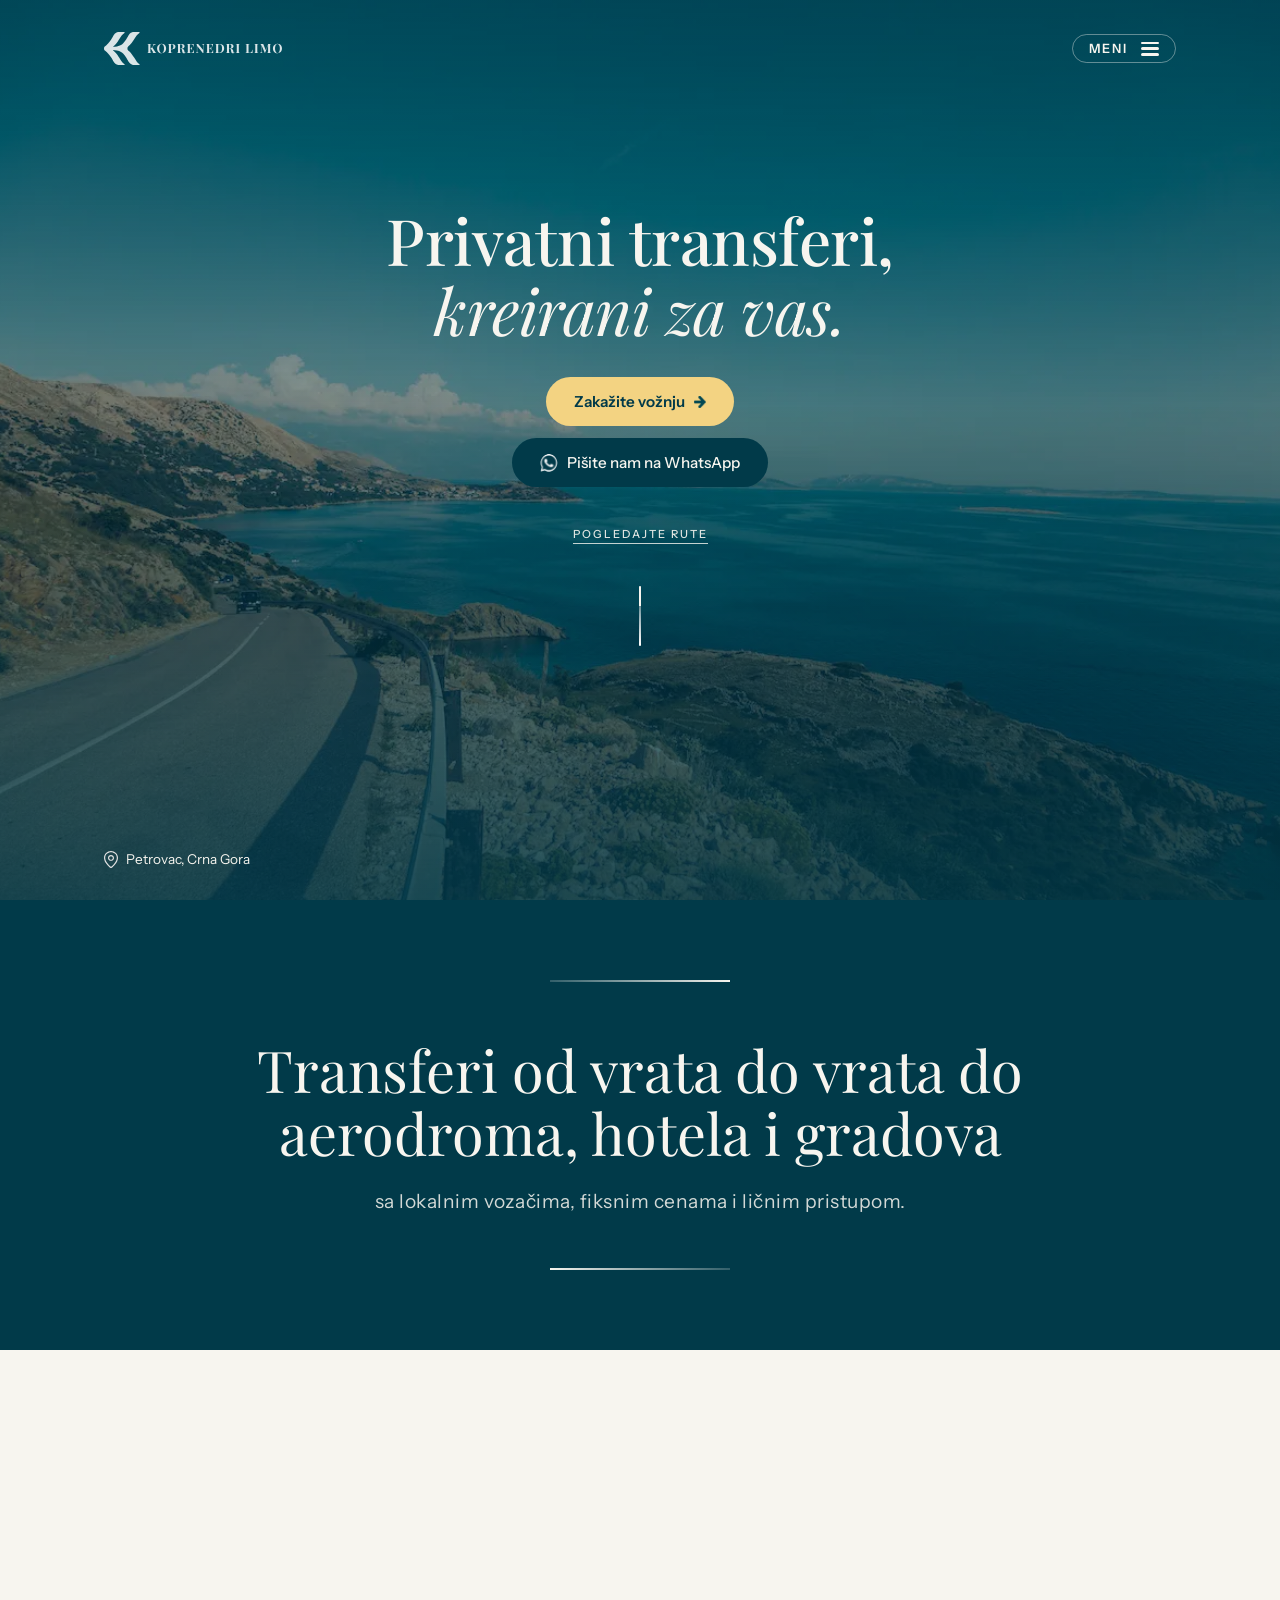
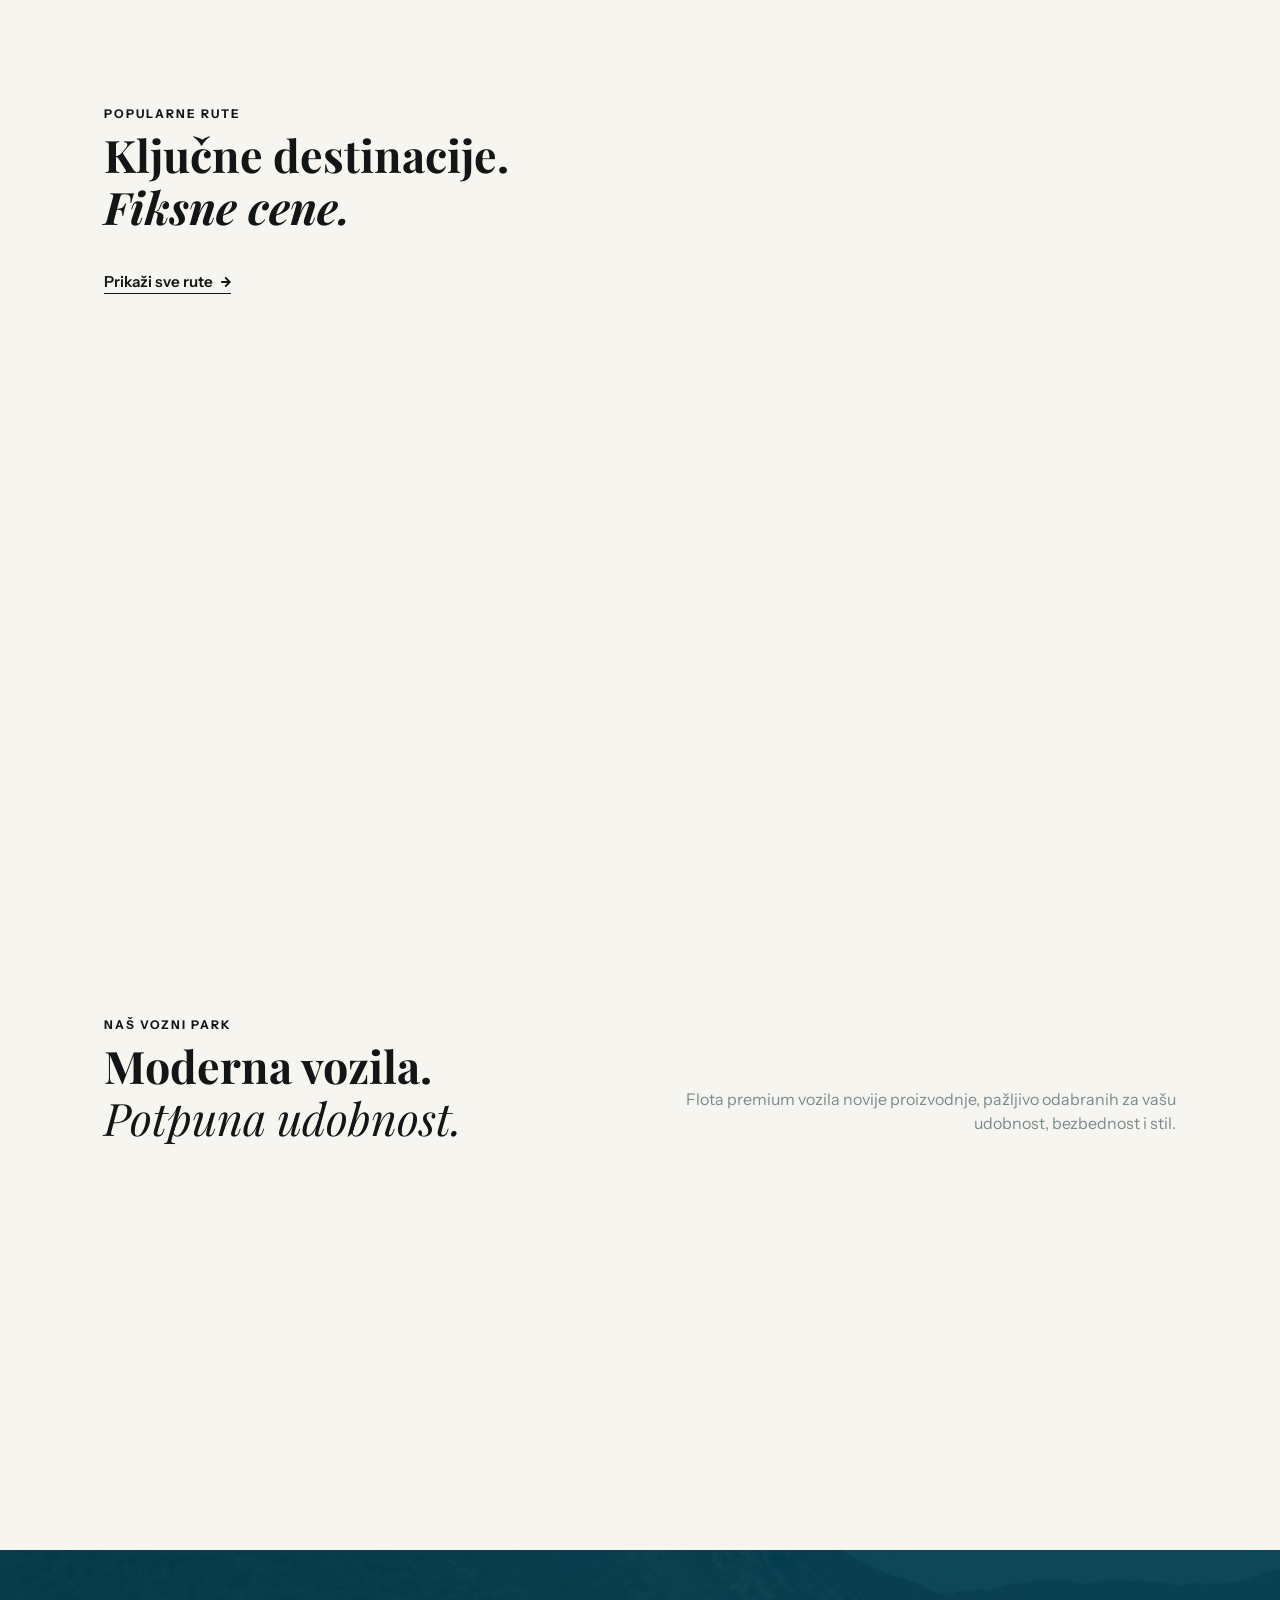
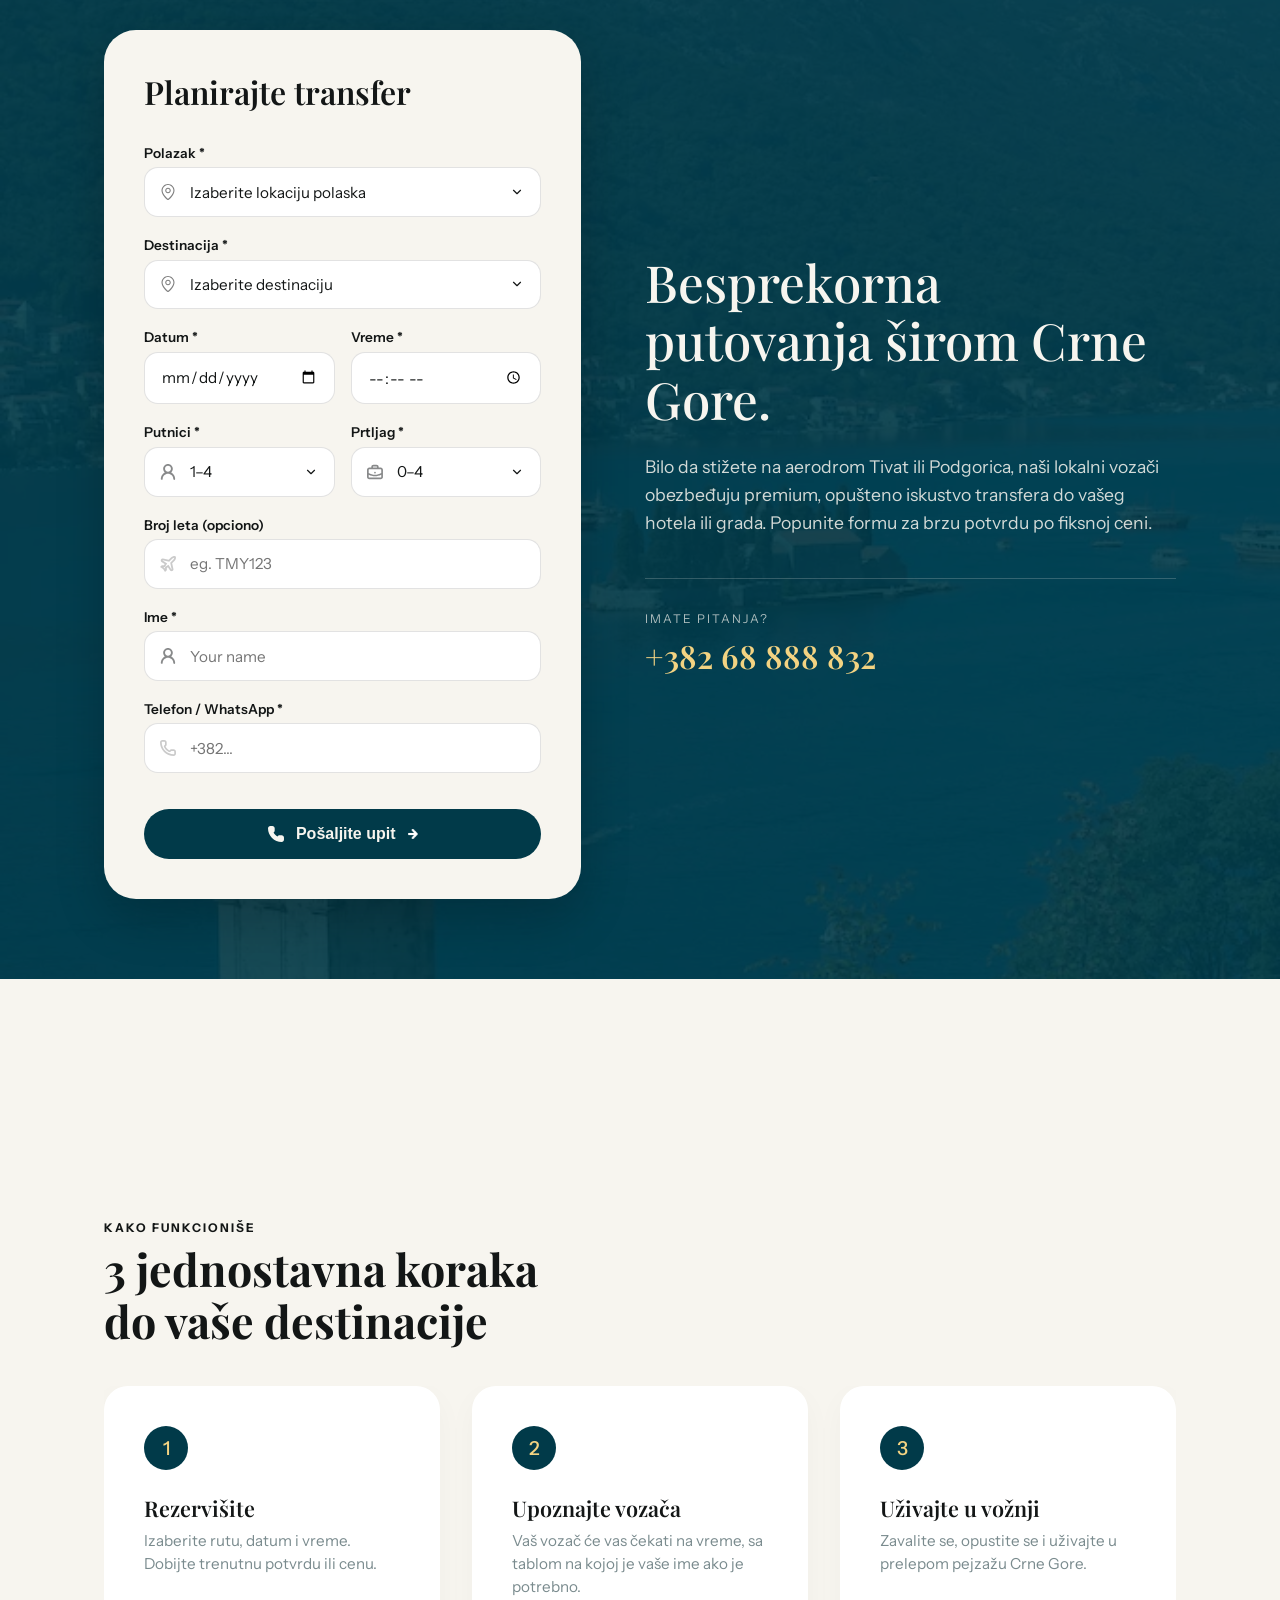
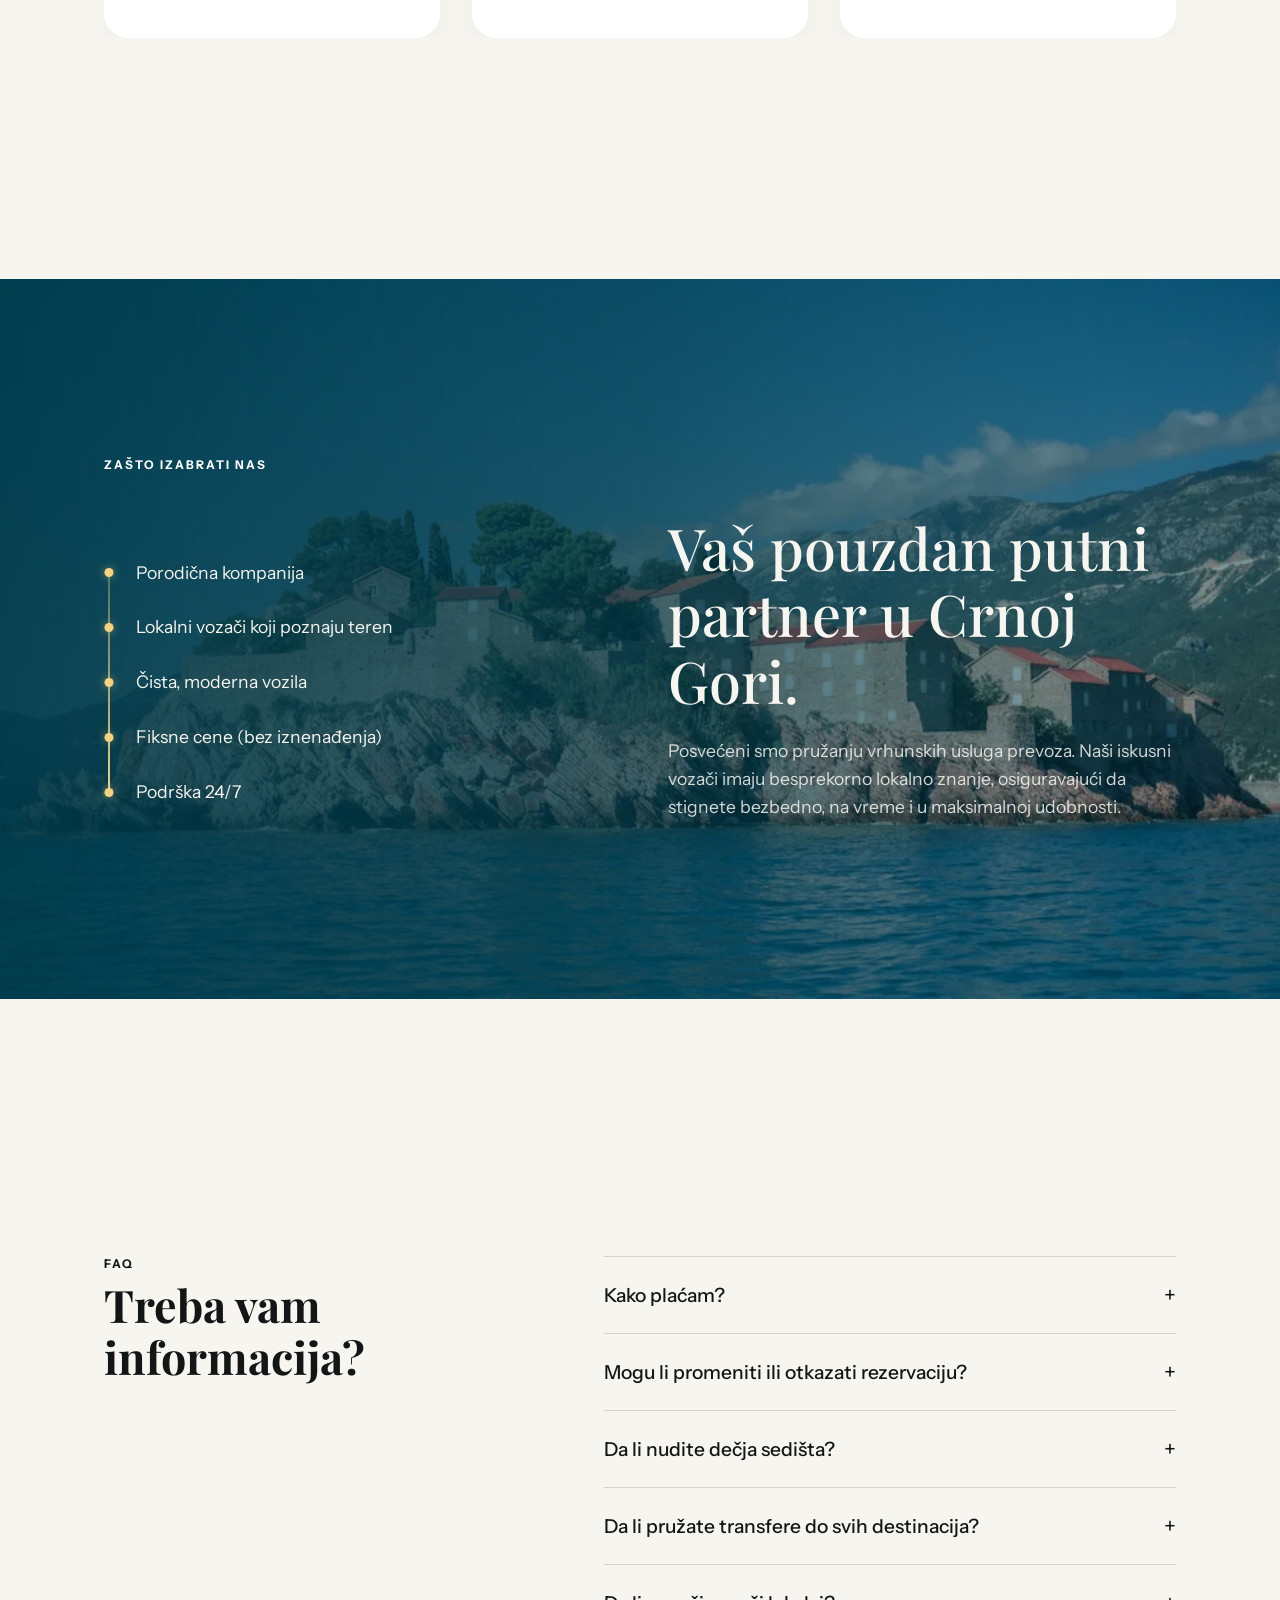
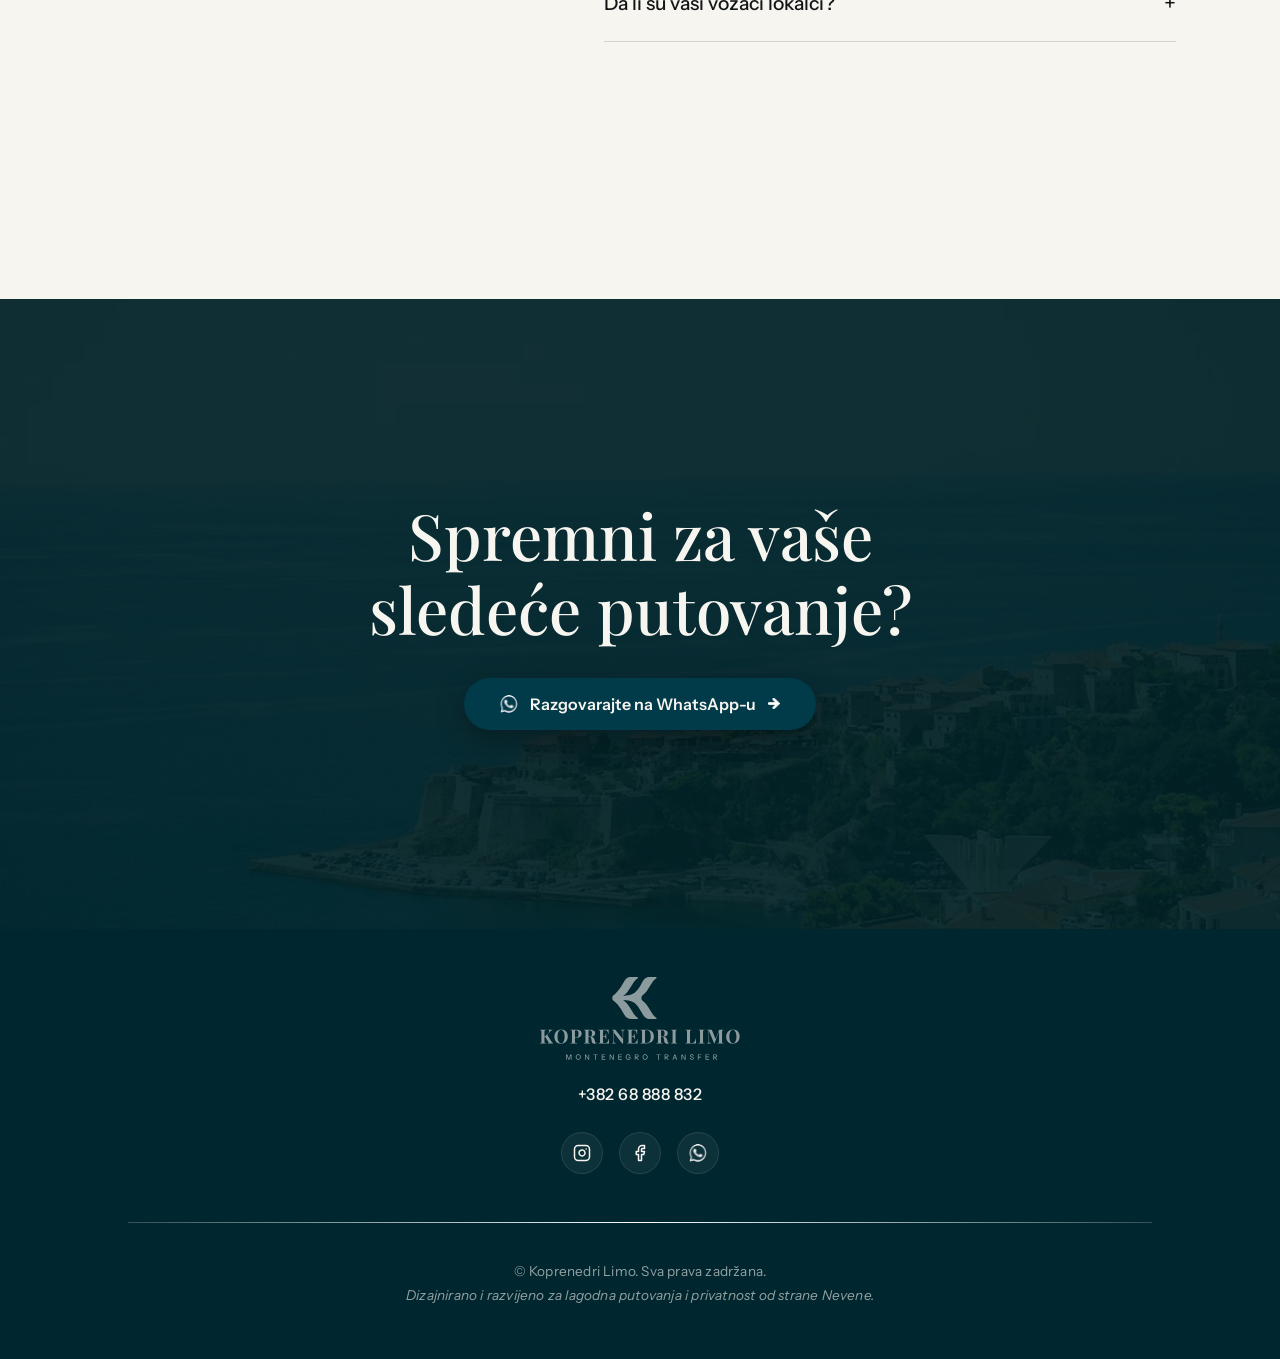
==== index.html @ f31eeccd "chore: set Serbian language button as active by default in HTML" ====
<!DOCTYPE html>
<html lang="sr">
<head>
    <meta charset="UTF-8">
    <meta name="viewport" content="width=device-width, initial-scale=1.0">
    <title>Koprenedri Limo | Private Transfers, Made Personal</title>
    <!-- Google Fonts: Playfair Display & Instrument Sans -->
    <link rel="preconnect" href="https://fonts.googleapis.com">
    <link rel="preconnect" href="https://fonts.gstatic.com" crossorigin>
    <link href="https://fonts.googleapis.com/css2?family=Instrument+Sans:wght@400;500;600&family=Playfair+Display:ital,wght@0,500;0,600;1,400&display=swap" rel="stylesheet">
    <link rel="stylesheet" href="css/style.css">
</head>
<body>

    <!-- HERO SECTION -->
    <section class="hero-section">
        <!-- Overlay for the background image -->
        <div class="hero-overlay"></div>

        <!-- HEADER / NAVIGATION -->
        <header class="site-header">
            <div class="container header-container">
                <a href="#" class="logo-brand">
                    <img src="assets/koprenedriLimo.svg" alt="Koprenedri Limo Logo" class="logo-icon">
                </a>
                
                <nav class="desktop-nav">
                    <a href="#routes" data-key="nav_routes">POPULAR ROUTES</a>
                    <a href="#fleet" data-key="nav_fleet">OUR FLEET</a>
                    <a href="#booking" data-key="nav_booking">BOOK TRANSFER</a>
                    <a href="#how-it-works" data-key="nav_how">HOW IT WORKS</a>
                    <a href="#faq" data-key="nav_faq">FAQ</a>
                </nav>

                <!-- Mobile Menu Pill Button with custom taller lines and gap -->
                <button id="menuToggle" class="menu-btn-pill" aria-label="Open Menu">
                    <span class="menu-btn-text" data-key="menu_btn">MENU</span>
                    <div class="menu-hamburger-icon">
                        <span></span>
                        <span></span>
                        <span></span>
                    </div>
                </button>
            </div>
        </header>

        <!-- FULLSCREEN MENU OVERLAY (MOBILE) -->
        <div id="menuOverlay" class="menu-overlay">
            <div class="container menu-overlay-inner">
                <div class="menu-overlay-header">
                    <a href="#" class="logo-brand">
                        <img src="assets/koprenedriLimo-black.svg" alt="Koprenedri Limo Logo" class="logo-icon">
                    </a>
                    <button id="menuClose" class="close-btn" aria-label="Close Menu" data-key="menu_close">
                        CLOSE ✕
                    </button>
                </div>

                <nav class="overlay-nav">
                    <ul>
                        <li><a href="#routes" class="menu-link" data-key="nav_routes">POPULAR ROUTES</a></li>
                        <li><a href="#fleet" class="menu-link" data-key="nav_fleet">OUR FLEET</a></li>
                        <li><a href="#booking" class="menu-link" data-key="nav_booking">BOOK TRANSFER</a></li>
                        <li><a href="#how-it-works" class="menu-link" data-key="nav_how">HOW IT WORKS</a></li>
                        <li><a href="#faq" class="menu-link" data-key="nav_faq">FAQ</a></li>
                    </ul>
                </nav>

                <!-- Language Switcher Buttons underneath section links -->
                <div class="menu-lang-switcher">
                    <button class="lang-btn" data-lang="en">EN</button>
                    <button class="lang-btn active" data-lang="sr">SR</button>
                    <button class="lang-btn" data-lang="ru">RU</button>
                    <button class="lang-btn" data-lang="fr">FR</button>
                </div>

                <div class="menu-overlay-footer">
                    <a href="#booking" class="overlay-cta menu-link" data-key="nav_booking">BOOK TRANSFER</a>
                    <div class="overlay-phone">+382 68 888 832</div>
                </div>
            </div>
        </div>

        <!-- Hero Main Content -->
        <div class="container hero-content-container">
            <div class="hero-text-content">
                <h1 data-key="hero_title">Private transfers,<br><em>made personal.</em></h1>
                
                <div class="hero-cta-group">
                    <a href="#booking" class="btn btn-gold">
                        <span data-key="hero_btn_book">Book your transfer</span>
                        <img src="assets/arrow-green.png" alt="Arrow" class="btn-arrow">
                    </a>
                    
                    <a href="https://wa.me/38268888832" target="_blank" class="btn btn-whatsapp-hero">
                        <img src="assets/whatsappIcon.svg" alt="WhatsApp" class="wa-icon">
                        <span data-key="hero_btn_wa">WhatsApp us</span>
                    </a>
                </div>

                <div class="hero-scroll-prompt">
                    <a href="#routes" class="view-routes-link" data-key="hero_scroll">VIEW POPULAR ROUTES</a>
                    <div class="scroll-indicator-line">
                        <div class="scroll-thumb"></div>
                    </div>
                </div>
            </div>
        </div>

        <!-- Bottom Left Location Tag -->
        <div class="hero-footer-location">
            <img src="assets/location-white.svg" alt="Location Pin" class="location-pin-icon">
            <span data-key="location_name">Petrovac, Montenegro</span>
        </div>
    </section>

    <!-- INTRO SECTION -->
    <section class="intro-section">
        <div class="container intro-container">
            <div class="intro-line top-line"></div>
            
            <div class="intro-text-content">
                <h2 data-key="intro_heading">Door-to-door airport, hotel and city transfers</h2>
                <p data-key="intro_sub">with local drivers, fixed pricing and a personal touch.</p>
            </div>
            
            <div class="intro-line bottom-line"></div>
        </div>
    </section>

    <!-- 3. POPULAR ROUTES SECTION -->
    <section id="routes" class="routes-section">
        <div class="container routes-container">
            <div class="section-header">
                <span class="sub-title" data-key="routes_subtitle">POPULAR ROUTES</span>
                <h2 data-key="routes_title">Key destinations.<br><i>Fixed rates.</i></h2>
            </div>
            
            <div class="routes-grid" id="routesGrid">
            </div>
            <div class="routes-footer" id="routesFooter">
                <button id="toggleRoutesBtn" class="text-link-arrow" aria-expanded="false">
                    <span id="toggleBtnText" data-key="view_all_routes">View all routes</span>
                    <img src="assets/arrow-black.svg" alt="" class="footer-arrow">
                </button>
            </div>
    </section>

    <!-- 4. FLEET SECTION -->
    <section id="fleet" class="fleet-section">
        <div class="container fleet-container">
            <div class="fleet-header-wrapper">
                <div class="section-header">
                    <span class="sub-title" data-key="fleet_subtitle">OUR FLEET</span>
                    <h2 data-key="fleet_title">Modern vehicles.<br><em>Total comfort.</em></h2>
                </div>
                <p class="fleet-intro-desc" data-key="fleet_desc">A fleet of premium, late-model vehicles, carefully selected for your comfort, safety and style.</p>
            </div>

            <div class="fleet-grid" id="fleetGrid">
                
            </div>
        </div>
    </section>

    <!-- 5. BOOKING / INQUIRY SECTION -->
    <section id="booking" class="booking-section">
        <div class="container booking-container">
            <div class="booking-wrapper">
                
                <div class="booking-left-column">
                    <h2 class="section-external-title mobile-only-title" data-key="booking_title">Plan your transfer</h2>
                    
                    <div class="booking-form-box">
                        <h2 class="form-title desktop-only-title" data-key="booking_title">Plan your transfer</h2>
                        
                            <form id="whatsappBookingForm" class="transfer-form" autocomplete="off">
                                <!-- From & To Row -->
                                <div class="form-group">
                                    <label for="pickup" data-key="form_from">From *</label>
                                    <div class="input-with-icon select-wrapper">
                                        <img src="assets/location-white.svg" alt="Location" class="field-icon pin-icon-dark">
                                        <select id="pickup" required autocomplete="off">
                                            <option value="" disabled selected data-key="form_select_pickup">Select pickup location</option>
                                            <option value="Tivat Airport">Tivat Airport</option>
                                            <option value="Podgorica Airport">Podgorica Airport</option>
                                            <option value="Petrovac">Petrovac</option>
                                            <option value="Budva">Budva</option>
                                            <option value="Kotor">Kotor</option>
                                            <option value="Herceg Novi">Herceg Novi</option>
                                        </select>
                                    </div>
                                </div>

                                <div class="form-group">
                                    <label for="destination" data-key="form_to">To *</label>
                                    <div class="input-with-icon select-wrapper">
                                        <img src="assets/location-white.svg" alt="Location" class="field-icon pin-icon-dark">
                                        <select id="destination" required autocomplete="off">
                                            <option value="" disabled selected data-key="form_select_dest">Select destination</option>
                                            <option value="Tivat Airport">Tivat Airport</option>
                                            <option value="Podgorica Airport">Podgorica Airport</option>
                                            <option value="Petrovac">Petrovac</option>
                                            <option value="Budva">Budva</option>
                                            <option value="Kotor">Kotor</option>
                                            <option value="Dubrovnik">Dubrovnik</option>
                                        </select>
                                    </div>
                                </div>

                                <!-- Date & Time Row (50/50 Width on Mobile & Desktop) -->
                                <div class="form-row-2">
                                    <div class="form-group">
                                        <label for="date" data-key="form_date">Date *</label>
                                        <div class="input-with-icon native-icon-left">
                                            <input type="date" id="date" required autocomplete="off">
                                        </div>
                                    </div>
                                    <div class="form-group">
                                        <label for="time" data-key="form_time">Time *</label>
                                        <div class="input-with-icon native-icon-left">
                                            <input type="time" id="time" required autocomplete="off">
                                        </div>
                                    </div>
                                </div>

                                <!-- Passengers & Luggage Row -->
                                <div class="form-row-2">
                                    <div class="form-group">
                                        <label for="passengers" data-key="form_passengers">Passengers *</label>
                                        <div class="input-with-icon select-wrapper">
                                            <img src="assets/user.svg" alt="Passengers" class="field-icon">
                                            <select id="passengers" required autocomplete="off">
                                                <option value="1-4 passengers">1–4</option>
                                                <option value="5-8 passengers">5–8</option>
                                                <option value="8+ passengers">8+</option>
                                            </select>
                                        </div>
                                    </div>
                                    <div class="form-group">
                                        <label for="luggage" data-key="form_luggage">Luggage *</label>
                                        <div class="input-with-icon select-wrapper">
                                            <img src="assets/bag.svg" alt="Luggage" class="field-icon">
                                            <select id="luggage" required autocomplete="off">
                                                <option value="0-4 bags">0–4</option>
                                                <option value="5+ bags">5+</option>
                                            </select>
                                        </div>
                                    </div>
                                </div>

                                <!-- Flight Number -->
                                <div class="form-group">
                                    <label for="flight" data-key="form_flight">Flight number (optional)</label>
                                    <div class="input-with-icon">
                                        <img src="assets/flight.svg" alt="Flight" class="field-icon">
                                        <input type="text" id="flight" placeholder="eg. TMY123" autocomplete="off">
                                    </div>
                                </div>

                                <!-- Name -->
                                <div class="form-group">
                                    <label for="clientName" data-key="form_name">Name *</label>
                                    <div class="input-with-icon">
                                        <img src="assets/user.svg" alt="Name" class="field-icon">
                                        <input type="text" id="clientName" placeholder="Your name" required autocomplete="off">
                                    </div>
                                </div>

                                <!-- Phone / WhatsApp -->
                                <div class="form-group">
                                    <label for="clientPhone" data-key="form_phone">Phone / WhatsApp *</label>
                                    <div class="input-with-icon">
                                        <img src="assets/phone.svg" alt="Phone" class="field-icon">
                                        <input type="tel" id="clientPhone" placeholder="+382..." required autocomplete="off">
                                    </div>
                                </div>

                                <button type="submit" class="btn btn-submit-inquiry">
                                    <img src="assets/phone-white.svg" alt="PhoneSubmit" class="submit-phone-icon">
                                    <span data-key="form_submit">Send Inquiry</span>
                                    <img src="assets/arrow-white.png" alt="Arrow" class="rotated-arrow">
                                </button>
                            </form>
                    </div>
                </div>

                <div class="booking-right-content">
                    <h2 data-key="booking_desc_title">Seamless journeys across Montenegro.</h2>
                    <p data-key="booking_desc">Whether arriving at Tivat or Podgorica, our local drivers ensure a premium, stress-free transfer experience to your hotel or city destination. Fill in the form for a fast fixed-rate confirmation.</p>
                    <div class="booking-support">
                        <span class="support-label" data-key="booking_questions">HAVE QUESTIONS?</span>
                        <a href="https://wa.me/38268888832" target="_blank" class="support-phone">+382 68 888 832</a>
                    </div>
                </div>
            </div>
        </div>
    </section>

    <!-- 6. HOW IT WORKS SECTION -->
    <section id="how-it-works" class="how-it-works-section">
        <div class="container how-it-works-container">
            <div class="section-header">
                <span class="sub-title" data-key="how_subtitle">HOW IT WORKS</span>
                <h2 data-key="how_title">3 simple steps<br>to your destination</h2>
            </div>

            <div class="steps-grid">
                <div class="step-card">
                    <div class="step-number">1</div>
                    <div class="step-content">
                        <h3 data-key="step1_title">Book</h3>
                        <p data-key="step1_desc">Choose your route, date and time. Get an instant confirmation or quote.</p>
                    </div>
                </div>

                <div class="step-card">
                    <div class="step-number">2</div>
                    <div class="step-content">
                        <h3 data-key="step2_title">Meet your driver</h3>
                        <p data-key="step2_desc">Your driver will be waiting for you, on time, with name sign if needed.</p>
                    </div>
                </div>

                <div class="step-card">
                    <div class="step-number">3</div>
                    <div class="step-content">
                        <h3 data-key="step3_title">Enjoy the ride</h3>
                        <p data-key="step3_desc">Sit back, relax and enjoy the beautiful scenery of Montenegro.</p>
                    </div>
                </div>
            </div>
        </div>
    </section>

    <!-- 7. WHY CHOOSE US SECTION -->
    <section id="why-choose-us" class="why-choose-us-section">
        <div class="container why-choose-container">
            <div class="why-choose-header">
                <span class="sub-title" data-key="why_subtitle">WHY CHOOSE US</span>
            </div>

            <div class="why-choose-content-wrapper">
                <div class="timeline-wrapper">
                    <div class="timeline-vertical-line"></div>
                    <ul class="timeline-list">
                        <li>
                            <span class="timeline-dot"></span>
                            <p data-key="why_1">Family owned and operated</p>
                        </li>
                        <li>
                            <span class="timeline-dot"></span>
                            <p data-key="why_2">Local drivers who know the area</p>
                        </li>
                        <li>
                            <span class="timeline-dot"></span>
                            <p data-key="why_3">Clean, modern vehicles</p>
                        </li>
                        <li>
                            <span class="timeline-dot"></span>
                            <p data-key="why_4">Fixed prices (no surprises)</p>
                        </li>
                        <li>
                            <span class="timeline-dot"></span>
                            <p data-key="why_5">24/7 support</p>
                        </li>
                    </ul>
                </div>

                <div class="why-choose-right-content">
                    <h2 data-key="why_right_title">Your reliable travel partner in Montenegro.</h2>
                    <p data-key="why_right_desc">We are committed to delivering top-tier transfer services. Our experienced drivers have impeccable local knowledge, ensuring you arrive safely, on schedule, and in maximum comfort.</p>
                </div>
            </div>
        </div>
    </section>

    <!-- 8. FAQ SECTION -->
    <section id="faq" class="faq-section">
        <div class="container faq-container">
            <div class="faq-wrapper">
                <div class="faq-left">
                    <span class="sub-title" data-key="faq_subtitle">FAQ</span>
                    <h2 data-key="faq_title">Need to know something?</h2>
                </div>

                <div class="faq-right">
                    <div class="faq-list">
                        <div class="faq-item">
                            <button class="faq-question" aria-expanded="false">
                                <span data-key="faq_q1">How do I pay?</span>
                                <span class="faq-icon">+</span>
                            </button>
                            <div class="faq-answer">
                                <p data-key="faq_a1">You can pay securely in cash directly to your driver upon completion of your transfer, or via online payment methods arranged during confirmation.</p>
                            </div>
                        </div>

                        <div class="faq-item">
                            <button class="faq-question" aria-expanded="false">
                                <span data-key="faq_q2">Can I change or cancel my booking?</span>
                                <span class="faq-icon">+</span>
                            </button>
                            <div class="faq-answer">
                                <p data-key="faq_a2">Yes, you can modify or cancel your booking free of charge up to 24 hours before your scheduled pickup time by contacting us via WhatsApp.</p>
                            </div>
                        </div>

                        <div class="faq-item">
                            <button class="faq-question" aria-expanded="false">
                                <span data-key="faq_q3">Do you offer child seats?</span>
                                <span class="faq-icon">+</span>
                            </button>
                            <div class="faq-answer">
                                <p data-key="faq_a3">Yes, we provide high-quality child and baby seats for all ages to ensure safety. Please specify your requirements during the booking inquiry process.</p>
                            </div>
                        </div>

                        <div class="faq-item">
                            <button class="faq-question" aria-expanded="false">
                                <span data-key="faq_q4">Do you provide transfers to all destinations?</span>
                                <span class="faq-icon">+</span>
                            </button>
                            <div class="faq-answer">
                                <p data-key="faq_a4">We provide private transfers across Montenegro as well as to major regional airports in neighboring countries like Dubrovnik and Tirana.</p>
                            </div>
                        </div>

                        <div class="faq-item">
                            <button class="faq-question" aria-expanded="false">
                                <span data-key="faq_q5">Are your drivers local?</span>
                                <span class="faq-icon">+</span>
                            </button>
                            <div class="faq-answer">
                                <p data-key="faq_a5">All our drivers are experienced local professionals with extensive knowledge of Montenegro's roads, scenic routes, and border crossings.</p>
                            </div>
                        </div>
                    </div>
                </div>
            </div>
        </div>
    </section>

    <!-- 9. FOOTER SECTION -->
    <footer id="footer" class="footer-section">
        <div class="footer-cta-banner">
            <div class="container cta-container">
                <h2 data-key="cta_title">Ready for your<br>next journey?</h2>
                <a href="https://wa.me/38268888832" target="_blank" class="btn cta-whatsapp-btn">
                    <img src="assets/whatsappIcon.svg" alt="WhatsApp" class="wa-icon">
                    <span data-key="cta_btn">Chat on WhatsApp</span>
                    <img src="assets/arrow-white.png" alt="Arrow" class="btn-arrow">
                </a>
            </div>
        </div>

        <div class="footer-main">
            <div class="container footer-container-centered">
                <div class="footer-logo-centered">
                    <img src="assets/koprenedriLimo-stacked.svg" alt="Koprenedri Limo Montenegro Transfer">
                </div>

                <div class="phone-copy-wrapper">
                    <a href="tel:+38268888832" class="footer-phone-centered copy-phone" data-phone="+382 68 888 832">+382 68 888 832</a>
                    <span class="copy-tooltip" id="copyTooltip">Copied!</span>
                </div>
                
                <div class="footer-socials-centered">
                    <a href="#" aria-label="Instagram" class="social-badge">
                        <svg width="18" height="18" viewBox="0 0 24 24" fill="none" stroke="currentColor" stroke-width="2" stroke-linecap="round" stroke-linejoin="round"><rect x="2" y="2" width="20" height="20" rx="5" ry="5"></rect><path d="M16 11.37A4 4 0 1 1 12.63 8 4 4 0 0 1 16 11.37z"></path><line x1="17.5" y1="6.5" x2="17.51" y2="6.5"></line></svg>
                    </a>
                    <a href="#" aria-label="Facebook" class="social-badge">
                        <svg width="18" height="18" viewBox="0 0 24 24" fill="none" stroke="currentColor" stroke-width="2" stroke-linecap="round" stroke-linejoin="round"><path d="M18 2h-3a5 5 0 0 0-5 5v3H7v4h3v8h4v-8h3l1-4h-4V7a1 1 0 0 1 1-1h3z"></path></svg>
                    </a>
                    <a href="https://wa.me/38268888832" target="_blank" aria-label="WhatsApp" class="social-badge">
                        <img src="assets/whatsappIcon.svg" alt="WhatsApp" class="wa-icon">
                    </a>
                </div>

                <div class="footer-gradient-line desktop-line-moved"></div>

                <div class="footer-bottom-flex">
                    <p class="footer-copyright" data-key="footer_copy">&copy; Koprenedri Limo. All rights reserved.</p>
                    <div class="desktop-gradient-line-container"></div>
                    <p class="footer-credit" data-key="footer_credit">Designed and developed for effortless travel and privacy by Nevena.</p>
                </div>
            </div>
        </div>
    </footer>
    <!-- Scroll to Top Button -->
    <button id="scrollToTopBtn" class="scroll-to-top-btn" aria-label="Scroll to top">
        <img src="assets/arrow-green.png" alt="Scroll to top" class="scroll-top-arrow">
    </button>

    <script src="js/script.js"></script>
    <script src="js/lang.js"></script>
---- css/style.css ----
/* ==========================================
   RESET & VARIABLES
   ================================---------- */
:root {
    --font-serif: 'Playfair Display', serif;
    --font-sans: 'Instrument Sans', sans-serif;
    --color-cream: #F7F5EF;
    --color-gold: #F3D382;
    --color-dark-teal: #013A49;
    --padding: 0px 6.5rem;
}

* {
    box-sizing: border-box;
    margin: 0;
    padding: 0;
}

body {
    font-family: var(--font-sans);
    background-color: var(--color-dark-teal);
    color: var(--color-cream);
    overflow-x: hidden;
}

a {
    text-decoration: none;
    color: inherit;
}
/* Desktop override: half height */
@media (max-width: 758px) {
    .container {
        width: 100%;
        max-width: 1400px;
        margin: 0 auto;
        padding: 0 1.5rem;
    }
}


/* ==========================================
   HERO SECTION STYLING (ZOOMED & POLISHED)
   ================================---------- */
.hero-section {
    position: relative;
    width: 100%;
    /* Use 100dvh so mobile browser address/action bars never cut off the section on load */
    height: 100dvh;
    min-height: 100dvh;
    background-image: url('../assets/pexels-peterfazekas-1170572-mobile.webp');
    background-size: cover;
    background-position: center;
    display: flex;
    flex-direction: column;
    justify-content: space-between; /* Pins header top, location bottom, centers middle */
    align-items: center;
    box-sizing: border-box;
}
/* Tablet & Laptop (570px to 1440px) */
@media (min-width: 570px) {
    .hero-section {
        background-image: url('../assets/pexels-peterfazekas-1280.webp');
    }
}

/* Large Desktop (Wider than 1440px) */
@media (min-width: 1440px) {
    .hero-section {
        background-image: url('../assets/pexels-peterfazekas--1980.webp');
    }
}
/* Ensure inner content is perfectly balanced and vertically centered */
.hero-content-container {
    flex: 1;
    display: flex;
    flex-direction: column;
    justify-content: center;
    align-items: center;
    text-align: center;
    margin: auto; /* Vertically centers content group between nav and bottom location */
    width: 100%;
    max-width: 800px;
    padding: 0 1.5rem;
}

/* Desktop background image override */
@media (min-width: 1024px) {

    .desktop-nav {
        display: flex;
    }

    .menu-btn-pill {
        display: none;
    }

    .hero-cta-group {
        flex-direction: row;
        gap: 1rem;
    }
}

/* Linear Overlay with #013A49 */
.hero-overlay {
    position: absolute;
    top: 0;
    left: 0;
    width: 100%;
    height: 100%;
    background: linear-gradient(
        to bottom, 
        rgba(1, 58, 73, 0.75) 0%, 
        rgba(1, 58, 73, 0.45) 45%, 
        rgba(1, 58, 73, 0.85) 100%
    );
    z-index: 1;
}

.site-header, .hero-content-container, .hero-footer-location {
    position: relative;
    z-index: 2;
}

/* Header & Nav */
.site-header {
    padding: 2rem 0;
}
@media (min-width: 1024px) {
    .site-header {
        padding: 2rem 6.5rem;
    }
}
.header-container {
    display: flex;
    justify-content: space-between;
    align-items: center;
}

.logo-brand {
    display: flex;
    align-items: center;
    gap: 0.75rem;
    white-space: nowrap;
}

.logo-icon {
    height: 33px;
    width: auto;
}

.logo-text {
    font-family: var(--font-sans);
    font-size: 0.95rem;
    font-weight: 600;
    letter-spacing: 2.5px;
    color: var(--color-cream);
}

.desktop-nav {
    display: none;
    gap: 2.5rem;
    font-size: 0.8rem;
    letter-spacing: 1.5px;
    font-weight: 500;
}

.desktop-nav a {
    color: var(--color-cream);
    opacity: 0.85;
    transition: opacity 0.2s ease;
}

.desktop-nav a:hover {
    opacity: 1;
}

/* Mobile Pill Menu Button */
.menu-btn-pill {
    background: transparent;
    border: 1.5px solid rgba(247, 245, 239, 0.4);
    color: var(--color-cream);
    padding: 0.4rem 1rem;
    border-radius: 50px;
    font-family: var(--font-sans);
    font-size: 0.8rem;
    font-weight: 600;
    letter-spacing: 2px;
    cursor: pointer;
    display: flex;
    align-items: center;
    gap: 0.8rem;
    white-space: nowrap;
    transition: all 0.25s ease;
}

.menu-btn-pill:hover {
    border-color: var(--color-cream);
    background: rgba(247, 245, 239, 0.05);
}

/* Custom Hamburger Icon with taller lines and bigger gap */
.menu-hamburger-icon {
    display: flex;
    flex-direction: column;
    justify-content: space-between;
    width: 18px;
    height: 14px; /* Taller height */
}

.menu-hamburger-icon span {
    display: block;
    width: 100%;
    height: 2.5px; /* Slightly thicker lines */
    background-color: var(--color-cream);
    border-radius: 2px;
}

/* Ensure the overlay header perfectly mirrors site-header layout for right-side button alignment */
.menu-overlay-header {
    display: flex;
    justify-content: space-between;
    align-items: center;
    width: 100%;
    /* Mirrors the site-header top padding to keep the close button locked in place */
    /* padding-top: 0.5rem;  */
}

.menu-overlay-header .logo-text {
    color: #131616;
}

.close-btn {
    background: transparent;
    border: 1.5px solid rgba(19, 22, 22, 0.25);
    color: #131616;
    padding: 0.4rem 1rem;
    border-radius: 50px;
    font-family: var(--font-sans);
    font-size: 0.8rem;
    font-weight: 600;
    letter-spacing: 1.5px;
    cursor: pointer;
    transition: all 0.2s ease;
}

.close-btn:hover {
    background-color: rgba(19, 22, 22, 0.05);
}

/* Overlay Navigation List - No Bullets */
.overlay-nav ul {
    display: flex;
    flex-direction: column;
    list-style: none;
    margin: 0;
    padding: 0;
}


.menu-btn-icon {
    font-size: 1.2rem;
    line-height: 1;
}



.hero-text-content h1 {
    font-family: var(--font-serif);
    font-size: clamp(3rem, 5vw, 4.5rem);
    font-weight: 500;
    line-height: 1.1;
    margin-bottom: 2rem;
    letter-spacing: -0.5px;
}

.hero-text-content h1 em {
    font-style: italic;
    font-weight: 400;
}

@media (max-width: 415px) {
   .hero-text-content h1 {
        font-size: 2.6rem
   }
   .logo-icon {
        height: 26px;
    }
    .menu-btn-pill{
        font-size: 0.6rem;
    }
    .menu-hamburger-icon {
        width: 16px;
        height: 12px;
    }
    .menu-hamburger-icon span{
        height: 2px;
    }
}

/* Buttons sizing */
.hero-cta-group {
    display: flex;
    flex-direction: column;
    align-items: center;
    gap: 0.75rem;
    margin-bottom: 2.5rem;
}

.btn {
    padding: 15px 1.75rem;
    border-radius: 50px;
    font-size: 0.95rem;
    font-weight: 500;
    display: inline-flex;
    align-items: center;
    justify-content: center;
    gap: 0.6rem;
    width: fit-content;
    white-space: nowrap;
    transition: transform 0.2s ease, opacity 0.2s ease;
    cursor: pointer;
    border: none;
}

.btn:hover {
    transform: translateY(-2px);
}

.btn-gold {
    background-color: var(--color-gold);
    color: #013a49;
    font-weight: 600;
}

.btn-arrow {
    width: 12px;
    height: auto;
}

.btn-whatsapp-hero {
    background-color: var(--color-dark-teal);
    color: var(--color-cream);
    /* border: 1px solid rgba(247, 245, 239, 0.2); */
}

.wa-icon {
    width: 18px;
    height: 18px;
}

/* Scroll Indicator */
.hero-scroll-prompt {
    display: flex;
    flex-direction: column;
    align-items: center;
    gap: 2.6rem;
}

.view-routes-link {
    font-size: 0.7rem;
    letter-spacing: 2px;
    color: rgba(247, 245, 239, 0.9);
    font-weight: 500;
    border-bottom: 1px solid rgba(247, 245, 239, 0.8);
    padding-bottom: 2px;
}

.scroll-indicator-line {
    width: 2px;
    height: 60px;
    background: linear-gradient(to bottom, rgba(255, 255, 255, 0.2) 0%, rgba(255, 255, 255, 1) 100%);
    position: relative;
    overflow: hidden;
    border-radius: 2px;
}

.scroll-thumb {
    position: absolute;
    top: 0;
    left: -3px;
    right: -3px;
    height: 20px;
    background: var(--color-cream);
    border-radius: 20px;
    box-shadow: 0 0 8px rgba(0, 0, 0, 0.3);
    animation: elegantScroll 2.2s cubic-bezier(0.77, 0, 0.175, 1) infinite;
}

@keyframes elegantScroll {
    0% { transform: translateY(-100%); opacity: 0; }
    20% { opacity: 1; }
    80% { opacity: 1; }
    100% { transform: translateY(250%); opacity: 0; }
}

/* Bottom Location Tag */
.hero-footer-location {
    padding: 0 1.5rem 2rem 1.5rem;
    font-size: 0.85rem;
    display: flex;
    align-items: start;
    gap: 0.5rem;
    opacity: 0.85;
    width: 100%;
}
@media (min-width: 1024px){
    .hero-footer-location {
        padding: 0 1.5rem 2rem 6.5rem;
    }
}
.location-pin-icon {
    width: 14px;
    height: auto;
}


/* ==========================================
   MODERN LUXURY MENU OVERLAY ANIMATION
   ========================================== */
.menu-overlay {
    position: fixed;
    top: 0;
    left: 0;
    width: 100%;
    height: 100vh;
    background-color: var(--color-cream, #f7f5ef);
    color: #131616;
    z-index: 1000;
    display: flex;
    flex-direction: column;
    opacity: 0;
    visibility: hidden;
    transform: translateY(-15px) scale(0.99);
    transition: opacity 0.5s cubic-bezier(0.16, 1, 0.3, 1), 
                transform 0.5s cubic-bezier(0.16, 1, 0.3, 1), 
                visibility 0.5s ease;
    pointer-events: none;
    backdrop-filter: blur(20px);
    -webkit-backdrop-filter: blur(20px);
}

.menu-overlay.active {
    opacity: 1;
    visibility: visible;
    transform: translateY(0) scale(1);
    pointer-events: auto;
}

/* Base state for inner elements (hidden before active) */
.menu-overlay .menu-overlay-header,
.menu-overlay .overlay-nav ul li,
.menu-overlay .menu-lang-switcher,
.menu-overlay .menu-overlay-footer {
    opacity: 0;
    transform: translateY(20px);
    transition: opacity 0.4s cubic-bezier(0.16, 1, 0.3, 1), 
                transform 0.4s cubic-bezier(0.16, 1, 0.3, 1);
}

/* Staggered Entrance Animation when .active is added */
.menu-overlay.active .menu-overlay-header {
    opacity: 1;
    transform: translateY(0);
    transition-delay: 0.08s;
}

.menu-overlay.active .overlay-nav ul li:nth-child(1) { opacity: 1; transform: translateY(0); transition-delay: 0.14s; }
.menu-overlay.active .overlay-nav ul li:nth-child(2) { opacity: 1; transform: translateY(0); transition-delay: 0.20s; }
.menu-overlay.active .overlay-nav ul li:nth-child(3) { opacity: 1; transform: translateY(0); transition-delay: 0.26s; }
.menu-overlay.active .overlay-nav ul li:nth-child(4) { opacity: 1; transform: translateY(0); transition-delay: 0.32s; }
.menu-overlay.active .overlay-nav ul li:nth-child(5) { opacity: 1; transform: translateY(0); transition-delay: 0.38s; }

.menu-overlay.active .menu-lang-switcher {
    opacity: 1;
    transform: translateY(0);
    transition-delay: 0.44s;
}

.menu-overlay.active .menu-overlay-footer {
    opacity: 1;
    transform: translateY(0);
    transition-delay: 0.50s;
}


.menu-overlay-inner {
    display: flex;
    flex-direction: column;
    justify-content: space-between;
    height: 100dvh;
    min-height: 100dvh;
    padding-top: 1.2rem;
    padding-bottom: 3rem;
}

.menu-overlay-header {
    display: flex;
    justify-content: space-between;
    align-items: center;
    width: 100%;
}

.menu-overlay-header .logo-text {
    color: #131616;
}

.close-btn {
    background: transparent;
    background-color: rgba(19, 22, 22, 0.11);
    border: 1.5px solid rgba(19, 22, 22, 0.57);
    color: #131616;
    padding: 0.4rem 1rem;
    border-radius: 50px;
    font-family: var(--font-sans);
    font-size: 0.8rem;
    font-weight: 600;
    letter-spacing: 2px;
    cursor: pointer;
    display: flex;
    align-items: center;
    gap: 0.8rem;
    white-space: nowrap;
    transition: all 0.25s ease;
    min-width: 111px;
}

.close-btn:hover {
    background-color: #013a49;
    color: #ffffff;

}

/* Nav List with Gradient Bottom Borders */
.overlay-nav {
    /* margin: auto 0; */
    width: 100%;
}

.overlay-nav ul {
    display: flex;
    flex-direction: column;
}

.overlay-nav li {
    border-bottom: 1px solid transparent;
    border-image: linear-gradient(to right, rgba(19, 22, 22, 0.3) 0%, rgba(19, 22, 22, 0.05) 100%) 1;
}

.overlay-nav a {
    display: block;
    font-family: var(--font-sans);
    font-size: clamp(1.2rem, 4vw, 1.6rem);
    font-weight: 600;
    letter-spacing: 1.5px;
    color: #131616;
    padding: 1.2rem 0;
    transition: transform 0.2s ease, opacity 0.2s ease;
}

.overlay-nav a:hover {
    transform: translateX(8px);
    opacity: 0.7;
}

/* Overlay Footer */
.menu-overlay-footer {
    text-align: center;
    display: flex;
    flex-direction: column;
    gap: 0.45rem;
}

.overlay-cta {
    font-size: 0.9rem;
    font-weight: 700;
    letter-spacing: 2px;
}

.overlay-phone {
    font-size: 0.95rem;
    font-weight: 500;
    color: #555;
    letter-spacing: 1.5px;
}

/* ==========================================
   INTRO SECTION STYLING
   ================================---------- */
.intro-section {
    width: 100%;
    height: 100vh; /* Full device height on mobile */
    background-color: var(--color-dark-teal);
    display: flex;
    align-items: center;
    justify-content: center;
    text-align: center;
    position: relative;
}

.intro-container {
    display: flex;
    flex-direction: column;
    align-items: center;
    justify-content: center;
    height: 100%;
    max-width: 900px;
    padding: 0 1.5rem;
}

/* Gradient Lines */
.intro-line {
    width: 180px;
    height: 1.5px;
}

.top-line {
    /* Gradient: 20% opacity start to 100% end */
    background: linear-gradient(to right, rgba(247, 245, 239, 0.2) 0%, rgba(247, 245, 239, 1) 100%);
    margin-bottom: 3.5rem;
}

.bottom-line {
    /* Gradient: 100% start to 20% end */
    background: linear-gradient(to right, rgba(247, 245, 239, 1) 0%, rgba(247, 245, 239, 0.2) 100%);
    margin-top: 3.5rem;
}

/* Text Styling */
.intro-text-content h2 {
    font-family: var(--font-serif);
    font-size: clamp(3rem, 4.5vw, 3.8rem);
    font-weight: 400;
    line-height: 1.1;
    margin-bottom: 1.5rem;
    color: var(--color-cream);
}

.intro-text-content p {
    font-family: var(--font-sans);
    font-size: clamp(1rem, 1.5vw, 1.25rem);
    font-weight: 400;
    color: rgba(247, 245, 239, 0.85);
    max-width: 600px;
    margin: 0 auto;
    letter-spacing: 0.5px;
    width: 85%;
}
@media (max-width: 415px) {
    .close-btn{
        width: 100px;
        font-size: 0.6rem;
    }
    .overlay-nav a{
        font-size: 0.8rem;
        padding: 1rem 0;
    }
    .lang-btn {
        font-size: 0.6rem;
    }
    .overlay-cta {
        font-size: 0.8rem;
    }
    .overlay-phone {
        font-size: 0.8rem;
    }
}
/* Desktop override: half height */
@media (min-width: 1024px) {
    .menu-overlay.active .menu-overlay-header .logo-icon{
        display: none;
    }
    .menu-overlay {
        right: 0;
        width: 100%;
        background-color: #5c5c5c0f;
    }
    .menu-overlay-header,
    .overlay-nav {
        padding: var(--padding);
    }
    .menu-overlay-inner {
        padding: 2rem 0;
        width: 60%;
        position: absolute;
        right: 0;
        background-color: var(--color-cream, #f7f5ef);
    }
    .intro-section {
        height: 50vh;
        min-height: 450px;
    }
}
/* ==========================================
   POPULAR ROUTES SECTION STYLING
   ================================---------- */
.routes-section {
    width: 100%;
    min-height: 100vh;
    background-color: var(--color-cream);
    color: #131616;
    display: flex;
    align-items: center;
    padding: 5rem 0;
}

.routes-container {
    width: 100%;
    display: flex;
    flex-direction: column;
    justify-content: center;
}

.routes-section .section-header {
    margin-bottom: 2.5rem;
}

.routes-section .sub-title {
    font-size: 0.75rem;
    letter-spacing: 2px;
    text-transform: uppercase;
    color: #131616;
    margin-bottom: 0.5rem;
    display: block;
    font-weight: bold;
}

.routes-section h2 {
    font-family: var(--font-serif);
    font-size: clamp(2.5rem, 3.5vw, 3rem);
    font-weight: bolder;
    line-height: 1.15;
    color: #131616;
}

/* Mobile Layout: 1 Column, 3 Rows */
.routes-grid {
    display: grid;
    grid-template-columns: 1fr;
    gap: 1.25rem;
}

.route-card {
    background: #FFFFFF;
    border-radius: 24px;
    padding: 1.75rem 2rem;
    box-shadow: 0 10px 30px rgba(0, 0, 0, 0.03);
    transition: transform 0.25s ease;
}

.route-card:hover {
    transform: translateY(-3px);
}

.route-top {
    display: flex;
    justify-content: space-between;
    align-items: center;
}

.route-info h3 {
    font-family: var(--font-serif);
    font-size: 1.35rem;
    font-weight: 600;
    margin-bottom: 0.2rem;
    color: #131616;
}

.route-from {
    font-size: 0.85rem;
    color: #7A8B8E;
    display: block;
    margin-bottom: 1.2rem;
}

/* Mobile Stacked Details (Price & Time one underneath the other) */
.route-details-row {
    display: flex;
    flex-direction: column;
    align-items: flex-start;
    gap: 0.6rem;
}

.route-price {
    font-size: 1.2rem;
    font-weight: 700;
    color: #131616;
    font-family: var(--font-serif);
}

.route-price span {
    font-size: 0.8rem;
    font-weight: 400;
    color: #7A8B8E;
    font-family: var(--font-sans);
}

.route-time {
    font-size: 0.85rem;
    color: #7A8B8E;
    display: flex;
    align-items: center;
    gap: 0.4rem;
}

/* Action Arrow Button */
.route-arrow-btn {
    width: 35px;
    height: 35px;
    border-radius: 50%;
    background: var(--color-dark-teal);
    display: flex;
    align-items: center;
    justify-content: center;
    flex-shrink: 0;
    transition: transform 0.2s ease;
}

.route-arrow-btn:hover {
    transform: scale(1.05);
}

.rotated-arrow {
    width: 10px;
    height: auto;
}

/* Desktop bottom container (hidden on mobile) */
.route-bottom {
    display: none;
}

/* Footer Link */
.routes-footer {
    display: flex;
    justify-content: flex-start;
}

.text-link-arrow {
    background: none;
    border: none;
    font-family: var(--font-sans);
    font-size: 0.95rem;
    font-weight: 600;
    color: #131616;
    cursor: pointer;
    display: inline-flex;
    align-items: center;
    gap: 0.5rem;
    padding-bottom: 2px;
    border-bottom: 1.5px solid #131616;
}

.text-link-arrow img {
    height: 10px;
}
/* ==========================================
   DESKTOP OVERRIDE (3 Columns & Card Layout)
   ================================---------- */
@media (min-width: 1024px) {
    .routes-section {
        height: auto; /* CHANGED FROM 100vh TO AUTO SO IT GROWS NATURALLY */
        min-height: 100vh; /* Keeps it full screen by default, but allows expansion */
        padding: 6rem 6.5rem;
    }

    .routes-grid {
        grid-template-columns: repeat(3, 1fr);
    }

    .route-card {
        padding: 2.25rem 2.25rem 1.75rem 2.25rem;
        display: flex;
        flex-direction: column;
        justify-content: space-between;
    }

    .route-top {
        flex-direction: column;
        align-items: flex-start;
        justify-content: flex-start;
    }

    .route-card .mobile-arrow {
        display: none;
    }

    .route-card .route-details-row {
        flex-direction: row;
        width: 100%;
        justify-content: space-between;
        align-items: baseline;
        margin-top: 0.5rem;
    }

    .route-bottom {
        display: flex;
        justify-content: space-between;
        align-items: center;
        margin-top: 1.5rem;
        padding-top: 1.25rem;
        border-top: 1px solid rgba(19, 22, 22, 0.12);
    }

    .book-route-link {
        font-family: var(--font-sans);
        font-size: 1rem;
        font-weight: 600;
        color: var(--color-dark-teal);
        position: relative;
        text-decoration: none;
        padding-bottom: 2px;
    }

    .book-route-link::after {
        content: '';
        position: absolute;
        width: 0;
        height: 1.5px;
        bottom: 0;
        left: 0;
        background-color: var(--color-dark-teal);
        transition: width 0.3s cubic-bezier(0.65, 0, 0.35, 1);
    }

    .book-route-link:hover::after {
        width: 100%;
    }
}/* ==========================================
   EXTRA ROUTE CARDS EXPANSION LOGIC & STAGGERED INTERNAL ANIMATIONS
   ================================---------- */

/* Container wrapper / card base state */
.routes-section .route-card.extra-route {
    display: flex;
    flex-direction: column;
    opacity: 0;
    visibility: hidden;
    transform: translateY(15px) scale(0.98);
    max-height: 0;
    margin-top: 0;
    padding-top: 0;
    padding-bottom: 0;
    border-width: 0;
    overflow: hidden;
    pointer-events: none;
    transition: 
        opacity 0.4s cubic-bezier(0.16, 1, 0.3, 1),
        transform 0.4s cubic-bezier(0.16, 1, 0.3, 1),
        max-height 0.5s cubic-bezier(0.16, 1, 0.3, 1),
        padding 0.5s cubic-bezier(0.16, 1, 0.3, 1),
        margin 0.5s cubic-bezier(0.16, 1, 0.3, 1),
        visibility 0.5s ease;
}

/* ==========================================
   INTERNAL ELEMENTS SLIDE ANIMATION
   ================================---------- */

/* Left-side elements slide in from the left */
.routes-section .route-card.extra-route .route-top,
.routes-section .route-card.extra-route .route-details-row,
.routes-section .route-card.extra-route .route-bottom,
.routes-section .route-card.extra-route .book-route-link {
    opacity: 0;
    transform: translateX(-25px);
    transition: opacity 0.35s ease, transform 0.45s cubic-bezier(0.16, 1, 0.3, 1);
    transition-delay: 0.1s; /* Slight stagger */
}

/* Right-side / interactive buttons slide in from the right */
.routes-section .route-card.extra-route .route-arrow-btn {
    opacity: 0;
    transform: translateX(25px);
    transition: opacity 0.35s ease, transform 0.45s cubic-bezier(0.16, 1, 0.3, 1);
    transition-delay: 0.15s; /* Slight stagger */
}

/* ==========================================
   EXPANDED STATE
   ================================---------- */
.routes-section.expanded .route-card.extra-route {
    opacity: 1;
    visibility: visible;
    transform: translateY(0) scale(1);
    max-height: 450px; /* Generous height for contents */
    pointer-events: auto;
}
.routes-section.expanded .route-card.extra-route .routes-grid{
    margin-bottom: 2rem;
}
/* Trigger internal elements to slide back to natural positions */
.routes-section.expanded .route-card.extra-route .route-top,
.routes-section.expanded .route-card.extra-route .route-details-row,
.routes-section.expanded .route-card.extra-route .route-arrow-btn,
.routes-section.expanded .route-card.extra-route .route-bottom,
.routes-section.expanded .route-card.extra-route .book-route-link {
    opacity: 1;
    transform: translateX(0);
}

/* Re-apply correct padding values dynamically on expansion */
@media (max-width: 1023px) {
    .routes-section.expanded .route-card.extra-route {
        padding: 1.75rem 2rem;
    }
}

@media (min-width: 1024px) {
    .routes-section.expanded .route-card.extra-route {
        padding: 2.25rem 2.25rem 1.75rem 2.25rem;
        justify-content: space-between;
    }
}

/* Rotate arrow smoothly */
.routes-section.expanded .footer-arrow {
    transform: rotate(180deg);
}

.footer-arrow {
    transition: transform 0.4s cubic-bezier(0.16, 1, 0.3, 1);
}
/* ==========================================
   DESKTOP OVERRIDE
   ================================---------- */
@media (min-width: 1024px) {
    .routes-grid {
        grid-template-columns: repeat(3, 1fr);
        margin-bottom: 1rem;
    }

    .routes-section.expanded .route-card.extra-route {
        padding: 2.25rem 2.25rem 1.75rem 2.25rem; /* Desktop card padding */
        margin-bottom: 1rem;
    }
}



/* ==========================================
   OUR FLEET SECTION STYLING
   ================================---------- */
.fleet-section {
    width: 100%;
    min-height: 100vh;
    background-color: var(--color-cream);
    color: #131616;
    display: flex;
    align-items: center;
    padding: 5rem 0;
}

.fleet-container {
    width: 100%;
    display: flex;
    flex-direction: column;
    justify-content: center;
}

.fleet-header-wrapper {
    margin-bottom: 3rem;
}

.fleet-section .sub-title {
    font-size: 0.75rem;
    letter-spacing: 2px;
    text-transform: uppercase;
    color: #131616;
    margin-bottom: 0.5rem;
    display: block;
    font-weight: bold;
}

.fleet-section h2 {
    font-family: var(--font-serif);
    font-size: clamp(2.5rem, 3.5vw, 3rem);
    font-weight: bolder;
    line-height: 1.15;
    color: #131616;
    margin-bottom: 1rem;
}

.fleet-section h2 em {
    font-style: italic;
    font-weight: 400;
}

.fleet-intro-desc {
    color: #7A8B8E;
    font-size: 1rem;
    max-width: 500px;
    line-height: 1.5;
}

/* Mobile Layout: 1 Column, Horizontal Card Split */
.fleet-grid {
    display: grid;
    grid-template-columns: 1fr;
    gap: 1.5rem;
}

.fleet-card {
    background: #FFFFFF;
    border-radius: 24px;
    overflow: hidden;
    box-shadow: 0 10px 30px rgba(0, 0, 0, 0.03);
    display: flex;
    justify-content: space-between;
    align-items: stretch;
    transition: transform 0.25s ease;
}

.fleet-card:hover {
    transform: translateY(-3px);
}

.fleet-content {
    padding: 1.75rem;
    display: flex;
    flex-direction: column;
    justify-content: space-between;
    flex: 1;
}

.fleet-content h3 {
    font-family: var(--font-serif);
    font-size: 1.25rem;
    font-weight: 600;
    color: #131616;
    margin-bottom: 1rem;
    padding-bottom: 0.75rem;
    border-bottom: 1px solid transparent;
    border-image: linear-gradient(to right, rgba(19, 22, 22, 1) 0%, rgba(19, 22, 22, 0.2) 100%) 1;
}

.vehicle-specs {
    display: flex;
    flex-direction: column;
    gap: 0.5rem;
    margin-bottom: 1rem;
}

.spec-item {
    display: flex;
    align-items: center;
    gap: 0.6rem;
    font-size: 0.85rem;
    color: #7A8B8E;
}

.spec-icon {
    width: 14px;
    height: auto;
    opacity: 0.7;
}

.vehicle-features {
    font-size: 0.8rem;
    color: #7A8B8E;
    letter-spacing: 0.5px;
}

.fleet-img-wrapper {
    width: 42%;
    flex-shrink: 0;
    height: 100%;
    position: relative;
    overflow: hidden; /* Contains the zoom effect inside the wrapper */
}

.fleet-img-wrapper img {
    width: 100%;
    height: 100%;
    object-fit: cover;
    position: absolute;
    transition: transform 0.5s cubic-bezier(0.16, 1, 0.3, 1); /* Smooth zoom transition */
}

/* Slight zoom on hover for the image */
.fleet-card:hover .fleet-img-wrapper img {
    transform: scale(1.08);
}

/* ==========================================
   DESKTOP OVERRIDE (3 Columns & Vertical Stack)
   ================================---------- */
@media (min-width: 1024px) {
    .fleet-section {
        height: 100%;
        min-height: 100dvh;
    }
    .fleet-container {
        padding: var(--padding);
    }
    .fleet-header-wrapper {
        display: flex;
        justify-content: space-between;
        align-items: flex-end;
        margin-bottom: 2.5rem;
    }

    .fleet-section h2 {
        margin-bottom: 0;
    }

    .fleet-intro-desc {
        text-align: right;
        margin-bottom: 0.5rem;
    }

    .fleet-grid {
        grid-template-columns: repeat(3, 1fr);
        gap: 2rem;
    }

    .fleet-card {
        flex-direction: column-reverse; /* Image on top, text at bottom */
        min-height: 380px;
    }

    .fleet-img-wrapper {
        width: 100%;
        height: 210px;
    }

    .fleet-content {
        padding: 2rem;
    }
}

/* ==========================================
   FLEET & ROUTES HOVER FOCUS SPOTLIGHT
   ================================---------- */

/* 1. Base grid transitions */
.routes-grid,
.fleet-grid {
    transition: transform 0.4s ease;
}
.routes-grid{
    margin-bottom: 0rem;
}
/* Add margin-bottom ONLY when the section is expanded */
.routes-section.expanded .routes-grid {
    margin-bottom: 0rem; 
}
@media (max-width: 758px) {
    .routes-grid{
        margin-bottom: -1.5rem;
    }
    .routes-section.expanded .routes-grid {
        margin-bottom: 1rem; 
    }   
}

/* 2. Base card smooth transition for transform and filter */
.route-card,
.fleet-card {
    transition: transform 0.4s cubic-bezier(0.16, 1, 0.3, 1), 
                opacity 0.4s ease, 
                filter 0.4s ease, 
                box-shadow 0.4s ease;
    will-change: transform, filter, opacity;
}

/* 3. When the grid is hovered, dim ALL cards slightly by default */
.routes-grid:hover .route-card,
.fleet-grid:hover .fleet-card {
    opacity: 0.6;
    filter: brightness(0.85);
    cursor: pointer;
}

/* 4. Highlight ONLY the specific card being hovered */
.routes-grid .route-card:hover,
.fleet-grid .fleet-card:hover {
    opacity: 1;
    filter: brightness(1);
    transform: translateY(-6px) scale(1.02); /* Scales up slightly and lifts up */
    box-shadow: 0 20px 40px rgba(0, 0, 0, 0.3);
    z-index: 2; /* Brings hovered card to the front */
}

/* ==========================================
   BOOKING / INQUIRY SECTION STYLING
   ================================---------- */
.booking-section {
    width: 100%;
    min-height: 100vh;
    background-color: var(--color-dark-teal);
    background-image: url('../assets/pexels-adem-bilek-mobile.webp');
    background-size: cover;
    background-position: center;
    position: relative;
    display: flex;
    align-items: center;
    padding: 5rem 0;
}
/* Tablet & Laptop (570px to 1440px) */
@media (min-width: 570px) {
    .booking-section {
        background-image: url('../assets/pexels-adem-bilek-laptop.webp');
    }
}

/* Large Desktop (Wider than 1440px) */
@media (min-width: 1440px) {
    .booking-section {
        background-image: url('../assets/pexels-adem-bilek-desktop.webp');
    }
}
.booking-section::before {
    content: '';
    position: absolute;
    top: 0;
    left: 0;
    width: 100%;
    height: 100%;
    background: rgba(1, 58, 73, 0.9);
    z-index: 1;
}

.booking-container {
    position: relative;
    z-index: 2;
    width: 100%;
}

.booking-wrapper {
    display: flex;
    flex-direction: column;
    gap: 3rem;
    align-items: center;
}

.booking-left-column {
    width: 100%;
    max-width: 580px;
}

/* Mobile External Headline Visibility */
.mobile-only-title {
    font-family: var(--font-serif);
    font-size: clamp(2.5rem, 4vw, 3.2rem);
    font-weight: 500;
    color: var(--color-cream);
    margin-bottom: 1.5rem;
    display: block;
}

.desktop-only-title {
    display: none;
}

/* Form Card Box */
.booking-form-box {
    background: #F7F5EF;
    color: #131616;
    border-radius: 32px;
    padding: 2.5rem 2rem;
    width: 100%;
    box-shadow: 0 20px 50px rgba(0, 0, 0, 0.2);
    box-sizing: border-box;
}

.transfer-form {
    display: flex;
    flex-direction: column;
    gap: 1.25rem;
    width: 100%;
}

/* Strict 50% / 50% Grid Split on Mobile & Desktop */
.form-row-2 {
    display: grid;
    grid-template-columns: 1fr 1fr;
    gap: 1rem;
    width: 100%;
}

.form-group {
    display: flex;
    flex-direction: column;
    gap: 0.4rem;
    width: 100%;
    min-width: 0;
}

.form-group label {
    font-size: 0.85rem;
    font-weight: 600;
    color: #131616;
}

.input-with-icon {
    position: relative;
    width: 100%;
    display: flex;
    align-items: center;
}

.field-icon {
    position: absolute;
    left: 1rem;
    top: 50%;
    transform: translateY(-50%);
    width: 16px;
    height: 16px;
    opacity: 0.5;
    pointer-events: none;
    z-index: 2;
}

.pin-icon-dark {
    filter: brightness(0);
}

/* Inputs and Selects Styling */
.input-with-icon input,
.input-with-icon select {
    width: 100%;
    padding: 0.9rem 1rem 0.9rem 2.8rem;
    background: #FFFFFF;
    border: 1px solid rgba(19, 22, 22, 0.12);
    border-radius: 14px;
    font-family: var(--font-sans);
    font-size: 0.95rem;
    color: #131616;
    outline: none;
    transition: border-color 0.2s ease;
    box-sizing: border-box;
}

.input-with-icon input:focus,
.input-with-icon select:focus {
    border-color: var(--color-dark-teal);
}

/* Dropdown arrow positioning: exactly 1rem from right edge */
.select-wrapper select {
    appearance: none;
    -webkit-appearance: none;
    -moz-appearance: none;
    background-image: url("data:image/svg+xml;charset=UTF-8,%3csvg xmlns='http://www.w3.org/2000/svg' viewBox='0 0 24 24' fill='none' stroke='%23131616' stroke-width='2' stroke-linecap='round' stroke-linejoin='round'%3e%3cpolyline points='6 9 12 15 18 9'%3e%3c/polyline%3e%3c/svg%3e");
    background-repeat: no-repeat;
    background-position: right 1rem center;
    background-size: 14px;
    padding-right: 2.5rem;
}

/* Fully Clickable Native Date & Time Inputs */
.native-icon-left input {
    padding-left: 1rem;
}

/* Submit Button */
.btn-submit-inquiry {
    background-color: var(--color-dark-teal);
    color: var(--color-cream);
    width: 100%;
    padding: 1rem;
    border-radius: 50px;
    font-size: 1rem;
    font-weight: 600;
    display: flex;
    align-items: center;
    justify-content: center;
    gap: 0.75rem;
    border: none;
    cursor: pointer;
    margin-top: 1rem;
    transition: transform 0.2s ease, background-color 0.2s ease;
}

.btn-submit-inquiry:hover {
    transform: translateY(-2px);
    background-color: #024c60;
}

.submit-phone-icon {
    width: 16px;
    height: auto;
    /* filter: invert(1); */
}

.booking-right-content {
    display: none;
}

/* ==========================================
   DESKTOP OVERRIDE
   ================================---------- */
@media (min-width: 1024px) {
    .booking-wrapper {
        flex-direction: row;
        justify-content: space-between;
        align-items: center;
        gap: 4rem;
        padding: var(--padding);
    }

    /* Form width set to exactly 45% of .booking-wrapper */
    .booking-left-column {
        width: 45%;
        max-width: none;
    }

    .mobile-only-title {
        display: none;
    }

    .desktop-only-title {
        display: block;
        font-family: var(--font-serif);
        font-size: clamp(2rem, 2.5vw, 2.3rem);
        font-weight: 600;
        margin-bottom: 2rem;
        color: #131616;
    }

    .booking-form-box {
        padding: 2.5rem 2.5rem;
    }

    .booking-right-content {
        display: flex;
        flex-direction: column;
        width: 50%;
        max-width: 550px;
        color: var(--color-cream);
    }

    .booking-right-content h2 {
        font-family: var(--font-serif);
        font-size: clamp(2.80rem, 4vw, 3.8rem);
        font-weight: 500;
        line-height: 1.15;
        margin-bottom: 1.5rem;
    }

    .booking-right-content p {
        font-size: 1.1rem;
        line-height: 1.6;
        opacity: 0.85;
        margin-bottom: 2.5rem;
    }

    .booking-support {
        border-top: 1px solid rgba(247, 245, 239, 0.2);
        padding-top: 2rem;
        display: flex;
        flex-direction: column;
        gap: 0.5rem;
    }

    .support-label {
        font-size: 0.75rem;
        letter-spacing: 2px;
        opacity: 0.7;
    }

    .support-phone {
        font-family: var(--font-serif);
        font-size: 2rem;
        color: var(--color-gold);
        font-weight: 600;
    }
}
/* ==========================================
   6. HOW IT WORKS SECTION STYLING
   ================================---------- */
.how-it-works-section {
    width: 100%;
    min-height: 100vh;
    background-color: var(--color-cream);
    color: #131616;
    display: flex;
    align-items: center;
    padding: 5rem 0;
}

.how-it-works-container {
    width: 100%;
    display: flex;
    flex-direction: column;
    justify-content: center;
}

.how-it-works-section .section-header {
    margin-bottom: 2.5rem;
}

.how-it-works-section .sub-title {
    font-size: 0.75rem;
    letter-spacing: 2px;
    text-transform: uppercase;
    color: #131616;
    margin-bottom: 0.5rem;
    display: block;
    font-weight: bold;
}

.how-it-works-section h2 {
    font-family: var(--font-serif);
    font-size: clamp(2.5rem, 3.5vw, 3rem);
    font-weight: bolder;
    line-height: 1.15;
    color: #131616;
}

/* Mobile Layout: 1 Column, 3 Rows Container Card */
.steps-grid {
    display: grid;
    grid-template-columns: 1fr;
    background: #FFFFFF;
    border-radius: 28px;
    box-shadow: 0 10px 30px rgba(0, 0, 0, 0.03);
    overflow: hidden;
}

.step-card {
    padding: 2rem;
    display: flex;
    align-items: flex-start;
    gap: 1.5rem;
    border-bottom: 1px solid rgba(19, 22, 22, 0.08);
}

.step-card:last-child {
    border-bottom: none;
}

.step-number {
    width: 40px;
    height: 40px;
    border-radius: 50%;
    background-color: var(--color-dark-teal);
    color: var(--color-gold);
    font-family: var(--font-sans);
    font-size: 1.1rem;
    font-weight: 500;
    display: flex;
    align-items: center;
    justify-content: center;
    flex-shrink: 0;
}

.step-content h3 {
    font-family: var(--font-serif);
    font-size: 1.35rem;
    font-weight: 600;
    color: #131616;
    margin-bottom: 0.5rem;
}

.step-content p {
    font-size: 0.95rem;
    color: #7A8B8E;
    line-height: 1.5;
}

/* ==========================================
   DESKTOP OVERRIDE (3 Columns & Individual Cards)
   ================================---------- */
@media (min-width: 1024px) {
    .how-it-works-section {
        height: 100vh;
        min-height: 700px;
        padding: var(--padding);
    }

    .steps-grid {
        background: transparent;
        border-radius: 0;
        box-shadow: none;
        grid-template-columns: repeat(3, 1fr);
        gap: 2rem;
    }

    .step-card {
        background: #FFFFFF;
        border-radius: 24px;
        padding: 2.5rem;
        flex-direction: column;
        align-items: flex-start;
        gap: 1.5rem;
        border-bottom: none;
        box-shadow: 0 10px 30px rgba(0, 0, 0, 0.03);
        transition: transform 0.25s ease;
    }

    .step-card:hover {
        transform: translateY(-3px);
    }

    .step-number {
        width: 44px;
        height: 44px;
        font-size: 1.2rem;
    }
}

/* ==========================================
   7. WHY CHOOSE US SECTION STYLING
   ================================---------- */
.why-choose-us-section {
    width: 100%;
    min-height: 100vh;
    background-image: url('../assets/pexels-hatice-baran-mobile.webp');
    /* Mobile: 100% width, auto height, pinned strictly to bottom, no repeating */
    background-size: 100% auto;
    background-position: center bottom;
    background-repeat: no-repeat;
    position: relative;
    display: flex;
    flex-direction: column;
    justify-content: flex-start;
    padding: 5rem 0;
}
@media (min-width: 570px) {
    .why-choose-us-section {
        background-image: url('../assets/pexels-hatice-baran-laptop.webp');
    }
}

/* Large Desktop (Wider than 1440px) */
@media (min-width: 1440px) {
    .why-choose-us-section {
        background-image: url('../assets/pexels-hatice-baran-desktop.webp');
    }
}
/* Gradient overlay that fades smoothly, revealing the background image at the bottom */
.why-choose-us-section::before {
    content: '';
    position: absolute;
    top: 0;
    left: 0;
    width: 100%;
    height: 100%;
    background: linear-gradient(
        to bottom,
        rgba(1, 58, 73, 1.0) 0%,        
        rgba(1, 58, 73, 1.0) 70%,
        rgba(1, 58, 73, 0.9) 75%,        
        rgba(1, 58, 73, 0.05) 100%  
    );
    z-index: 1;
}

.why-choose-container {
    position: relative;
    z-index: 2;
    width: 100%;
    display: flex;
    flex-direction: column;
}

.why-choose-header {
    font-size: 0.75rem;
    letter-spacing: 2px;
    text-transform: uppercase;
    color: #ffffff;
    margin-bottom: 4.5rem;
    display: block;
    font-weight: bold;
}

.why-choose-section .sub-title {
    font-size: 0.75rem;
    letter-spacing: 2px;
    text-transform: uppercase;
    color: var(--color-cream);
    opacity: 0.9;
    font-weight: bold;
}

.why-choose-content-wrapper {
    display: flex;
    flex-direction: column;
    position: relative;
    padding-left: 4.5rem;
}

/* Timeline Vertical Line & List */
.timeline-wrapper {
    position: relative;
    padding-left: 2rem;
}

.timeline-vertical-line {
    position: absolute;
    left: 4px;
    top: 10px;
    bottom: 10px;
    width: 1.5px;
    background: linear-gradient(to top, var(--color-gold) 0%, rgba(243, 211, 130, 0.3) 100%);
}

.timeline-list {
    list-style: none;
    display: flex;
    flex-direction: column;
    gap: 3.5rem;
    margin: 0;
    padding: 0;
}

.timeline-list li {
    position: relative;
    display: flex;
    align-items: center;
}

/* Centered circle on the left over the golden line */
.timeline-dot {
    position: absolute;
    left: -1.7rem;
    width: 9px;
    height: 9px;
    background-color: var(--color-gold);
    border-radius: 50%;
    transform: translateX(-50%);
    box-shadow: 0 0 8px rgba(243, 211, 130, 0.5);
}

.timeline-list p {
    font-family: var(--font-sans);
    font-size: clamp(1rem, 2.5vw, 1.6rem);
    color: var(--color-cream);
    font-weight: 400;
    line-height: 1.3;
}

.why-choose-right-content {
    display: none;
}

/* ==========================================
   DESKTOP OVERRIDE
   ================================---------- */
@media (min-width: 1024px) {
    .why-choose-us-section {
        padding: var(--padding);
        height: 80vh;
        min-height: 500px;
        justify-content: center;
        /* Desktop: Full cover styling restored */
        background-size: cover;
        background-position: center;
    }

    /* Full coverage overlay for desktop */
    .why-choose-us-section::before {
        background: linear-gradient(
            to right,
            rgba(1, 58, 73, 0.92) 0%,
            rgba(1, 58, 73, 0.75) 50%,
            rgba(1, 58, 73, 0.4) 100%
        );
    }

    .why-choose-content-wrapper {
        flex-direction: row;
        justify-content: space-between;
        align-items: center;
        gap: 4rem;
        padding-left: 0;
    }

    .timeline-wrapper {
        flex: 1;
        max-width: 500px;
    }

    .timeline-list {
        gap: 2rem;
    }

    .timeline-list p {
        font-size: 1.1rem;
    }

    /* Right side text display on desktop */
    .why-choose-right-content {
        display: flex;
        flex-direction: column;
        flex: 1;
        max-width: 600px;
    }

    .why-choose-right-content h2 {
        font-family: var(--font-serif);
        font-size: clamp(2.8rem, 4.5vw, 4rem);
        font-weight: 500;
        line-height: 1.15;
        color: var(--color-cream);
        margin-bottom: 1.5rem;
        margin-top: -30px;
    }

    .why-choose-right-content p {
        font-size: 1.1rem;
        line-height: 1.6;
        color: var(--color-cream);
        opacity: 0.85;
    }
}
/* ==========================================
   FAQ SECTION STYLING
   ================================---------- */
.faq-section {
    width: 100%;
    min-height: 100vh;
    background-color: var(--color-cream);
    color: #131616;
    display: flex;
    align-items: center;
    padding: 5rem 0;
}

.faq-container {
    width: 100%;
}

.faq-wrapper {
    display: flex;
    flex-direction: column;
    gap: 2.5rem;
}

.faq-left .sub-title {
    font-size: 0.75rem;
    letter-spacing: 2px;
    text-transform: uppercase;
    color: #131616;
    margin-bottom: 0.5rem;
    display: block;
    font-weight: bold;
}

.faq-left h2 {
    font-family: var(--font-serif);
    font-size: clamp(2.5rem, 3.5vw, 3rem);
    font-weight: bolder;
    line-height: 1.15;
    color: #131616;
}

.faq-list {
    display: flex;
    flex-direction: column;
    border-top: 1px solid rgba(19, 22, 22, 0.15);
}

.faq-item {
    border-bottom: 1px solid rgba(19, 22, 22, 0.15);
}

.faq-question {
    width: 100%;
    background: none;
    border: none;
    padding: 1.5rem 0;
    display: flex;
    justify-content: space-between;
    align-items: center;
    font-family: var(--font-sans);
    font-size: 1.2rem;
    font-weight: 500;
    color: #131616;
    cursor: pointer;
    text-align: left;
}

.faq-icon {
    font-family: var(--font-sans);
    font-size: 1.4rem;
    font-weight: 400;
    flex-shrink: 0;
    transition: transform 0.2s ease;
}

.faq-answer {
    max-height: 0;
    overflow: hidden;
    transition: max-height 0.35s cubic-bezier(0.16, 1, 0.3, 1);
}

.faq-answer p {
    font-family: var(--font-sans);
    font-size: 0.95rem;
    color: #7A8B8E;
    line-height: 1.6;
    padding-bottom: 1.5rem;
}

/* Active state for open accordion item */
.faq-item.active .faq-answer {
    max-height: 250px; /* Generous max-height for text transition */
}

/* ==========================================
   DESKTOP OVERRIDE
   ================================---------- */
@media (min-width: 1024px) {
    .faq-section {
        height: 100vh;
        min-height: 700px;
        padding: var(--padding);
    }

    .faq-wrapper {
        flex-direction: row;
        justify-content: space-between;
        align-items: flex-start;
        gap: 5rem;
    }

    .faq-left {
        flex: 1;
        max-width: 420px;
    }

    .faq-right {
        flex: 1.3;
        width: 100%;
    }
}

/* ==========================================
   FOOTER SECTION STYLING
   ================================---------- */
.footer-section {
    width: 100%;
    background-color: var(--color-dark-teal);
    color: var(--color-cream);
}

/* CTA Banner Sub-Section */
.footer-cta-banner {
    width: 100%;
    min-height: 70vh;
    background-image: url('../assets/pexels-cosmin-gavris-mobile.webp');
    background-size: cover;
    background-position: center;
    position: relative;
    display: flex;
    align-items: center;
    padding: 6rem 0;
    text-align: center;
}
/* Tablet & Laptop (570px to 1440px) */
@media (min-width: 570px) {
    .footer-cta-banner {
        background-image: url('../assets/pexels-cosmin-gavris-bigscreens.webp');
    }
}

.footer-cta-banner::before {
    content: '';
    position: absolute;
    top: 0;
    left: 0;
    width: 100%;
    height: 100%;
    background: #002126e9;
    z-index: 1;
}

.cta-container {
    position: relative;
    z-index: 2;
    display: flex;
    flex-direction: column;
    align-items: center;
    gap: 2rem;
    margin: 0 auto;
    padding: 0 1.5rem;
}

.footer-cta-banner h2 {
    font-family: var(--font-serif);
    font-size: clamp(2.5rem, 5vw, 4.5rem);
    font-weight: 500;
    line-height: 1.15;
    color: var(--color-cream);
}

.cta-whatsapp-btn {
    background-color: var(--color-dark-teal);
    color: var(--color-cream);
    padding: 1rem 2.25rem;
    border-radius: 50px;
    font-size: 1rem;
    font-weight: 600;
    display: inline-flex;
    align-items: center;
    gap: 0.75rem;
    text-decoration: none;
    box-shadow: 0 10px 30px rgba(0, 0, 0, 0.3);
    transition: transform 0.2s ease, background-color 0.2s ease;
}

.cta-whatsapp-btn:hover {
    transform: translateY(-2px);
    background-color: #024c60;
}

.whatsapp-icon-white {
    width: 18px;
    height: auto;
    filter: invert(1);
}
/* ==========================================
   REDESIGNED LOWER FOOTER SECTION STYLING
   ================================---------- */
.footer-main {
    background-color: #00262f;
    /* background-image: url('../assets/patternzoom.svg');
    background-size: cover;
    background-position: center;
    background-repeat: no-repeat; */
    padding: 5rem 0 3rem 0;
    position: relative;
}

.footer-container-centered {
    display: flex;
    flex-direction: column;
    align-items: center;
    text-align: center;
    width: 100%;
}

/* Stacked Logo Styling */
.footer-logo-centered {
    margin-bottom: 1.5rem;
}

.footer-logo-centered img {
    max-width: 180px;
    height: auto;
    display: block;
    margin: 0 auto;
}

/* Phone Copy Wrapper & Floating Tooltip Styling */
.phone-copy-wrapper {
    position: relative;
    display: inline-block;
    margin-bottom: 1.75rem;
}

.footer-phone-centered {
    font-size: 1rem;
    font-weight: 500;
    color: var(--color-cream);
    text-decoration: none;
    letter-spacing: 0.5px;
    display: inline-block;
    transition: opacity 0.2s ease;
    margin-bottom: 0;
}

.footer-phone-centered:hover {
    opacity: 0.8;
}

.copy-tooltip {
    position: absolute;
    top: -32px;
    left: 50%;
    transform: translateX(-50%) translateY(5px);
    background-color: var(--color-gold);
    color: #131616;
    font-size: 0.75rem;
    font-weight: 600;
    padding: 3px 8px;
    border-radius: 6px;
    opacity: 0;
    pointer-events: none;
    transition: opacity 0.2s ease, transform 0.2s ease;
    white-space: nowrap;
    box-shadow: 0 4px 12px rgba(0,0,0,0.15);
    z-index: 10;
}

.copy-tooltip.show {
    opacity: 1;
    transform: translateX(-50%) translateY(0);
}

/* Enhanced Social Links Presentation */
.footer-socials-centered {
    display: flex;
    gap: 1rem;
    margin-bottom: 3rem;
}

.social-badge {
    width: 42px;
    height: 42px;
    border-radius: 50%;
    background: rgba(247, 245, 239, 0.05);
    border: 1px solid rgba(247, 245, 239, 0.1);
    display: flex;
    align-items: center;
    justify-content: center;
    color: var(--color-cream);
    transition: all 0.25s ease;
}

.social-badge:hover {
    background: rgba(247, 245, 239, 0.15);
    border-color: rgba(247, 245, 239, 0.3);
    transform: translateY(-3px);
}

/* 3-Point White Gradient Line (20% -> 100% -> 20%) */
.footer-gradient-line {
    width: 100%;
    max-width: 900px;
    height: 1px;
    background: linear-gradient(
        to right,
        rgba(255, 255, 255, 0.2) 0%,
        rgba(255, 255, 255, 1) 50%,
        rgba(255, 255, 255, 0.2) 100%
    );
    margin-bottom: 2.5rem;
}

/* Bottom Flex Row (Copyright & Developer Credit) */
.footer-bottom-flex {
    width: 100%;
    max-width: 1100px;
    display: flex;
    flex-direction: column;
    gap: 0.75rem;
    font-size: 0.85rem;
    color: rgba(247, 245, 239, 0.6);
}

.footer-copyright {
    letter-spacing: 0.2px;
}

.footer-credit {
    font-style: italic;
    letter-spacing: 0.2px;
}

/* ==========================================
   DESKTOP FOOTER OVERRIDE
   ================================---------- */
@media (min-width: 1024px) {
    .footer-main {
        padding: 3rem 0 3.5rem 0;
    }
    .footer-logo-centered img {
        min-width: 200px;
        height: auto;
        display: block;
        margin: 0 auto;
    }
    /* Ensure the mobile gradient line is visible on desktop and takes 80% width */
    .footer-main .footer-gradient-line {
        display: block;
        width: 80%;
        max-width: none;
        margin-left: auto;
        margin-right: auto;
    }

    /* Keep the stacked vertical layout identical to mobile */
    .footer-bottom-flex {
        display: flex;
        flex-direction: column;
        align-items: center;
        text-align: center;
        gap: 0.25rem;
    }

    .footer-copyright {
        text-align: center;
    }

    .footer-credit {
        text-align: center;
    }
}

/* ==========================================
   MOBILE MENU LANGUAGE SWITCHER STYLING
   ================================---------- */
.menu-lang-switcher {
    display: flex;
    padding: 1rem 0;
    margin: 1rem 0;
    /* border-top: 1px solid rgba(19, 22, 22, 0.1);
    border-bottom: 1px solid rgba(19, 22, 22, 0.1); */
}

.lang-btn {
    background: transparent;
    border: none;
    color: #131616;
    font-family: var(--font-sans);
    font-size: 0.85rem;
    font-weight: 600;
    padding: 0.4rem 0.8rem;
    cursor: pointer;
    transition: all 0.2s ease;
    border-right: 1px solid rgba(19, 22, 22, 0.2);
}
.menu-lang-switcher > *:first-child {    
    border-left: 1px solid rgba(19, 22, 22, 0.2);
}
.lang-btn:hover,
.lang-btn.active {
    background-color: var(--color-dark-teal);
    color: var(--color-cream);
    border-color: var(--color-dark-teal);
}
@media (min-width: 1024px) {
    .menu-lang-switcher {
        padding: 1rem 6.5rem;
    }
}

/* Base state for elements waiting to be revealed */
.reveal-on-scroll {
    opacity: 0;
    transform: translateY(30px);
    transition: opacity 0.8s cubic-bezier(0.16, 1, 0.3, 1), transform 0.8s cubic-bezier(0.16, 1, 0.3, 1);
    will-change: opacity, transform;
}

/* Active state when scrolled into view */
.reveal-on-scroll.revealed {
    opacity: 1;
    transform: translateY(0);
}


/* ==========================================
   HERO LOAD CINEMATIC ANIMATION
   ================================---------- */
@keyframes cinematicIn {
    0% {
        opacity: 0;
        transform: translateY(20px);
        filter: blur(4px);
    }
    100% {
        opacity: 1;
        transform: translateY(0);
        filter: blur(0);
    }
}

/* Apply staggered cinematic entrance to Hero elements on initial page load */
.hero-section .site-header {
    animation: cinematicIn 1s cubic-bezier(0.16, 1, 0.3, 1) 0.1s both;
}

.hero-section h1 {
    animation: cinematicIn 1.2s cubic-bezier(0.16, 1, 0.3, 1) 0.3s both;
}

.hero-section .hero-cta-group {
    animation: cinematicIn 1.2s cubic-bezier(0.16, 1, 0.3, 1) 0.5s both;
}

.hero-section .hero-scroll-prompt {
    animation: cinematicIn 1.2s cubic-bezier(0.16, 1, 0.3, 1) 0.7s both;
}

.hero-section .hero-footer-location {
    animation: cinematicIn 1.2s cubic-bezier(0.16, 1, 0.3, 1) 0.8s both;
}

/* Subtle background image scale effect on load for rich depth */
.hero-section .hero-overlay,
.footer-cta-banner {
    animation: scaleBackground 1.8s cubic-bezier(0.16, 1, 0.3, 1) both;
}

@keyframes scaleBackground {
    0% {
        transform: scale(1.04);
    }
    100% {
        transform: scale(1);
    }
}



/* ==========================================
   STICKY / FIXED HEADER & THEME SWITCHING
   ================================---------- */
.site-header {
    position: fixed;
    top: 0;
    left: 0;
    width: 100%;
    z-index: 999;
    padding: 1.2rem 0;
    transition: background-color 0.3s ease, backdrop-filter 0.3s ease, padding 0.3s ease, box-shadow 0.3s ease;
}

/* Scrolled State: Blurry transparent background */
.site-header.scrolled {
    background-color: rgba(1, 58, 73, 0.5); /* #013A49 with transparency */
    backdrop-filter: blur(6px);
    -webkit-backdrop-filter: blur(6px);
    padding: 1.2rem 0;
}

/* Light Theme Override (When header is over white sections) */
.site-header.light-theme {
    background-color: rgba(247, 245, 239, 0.5); /* Cream/White blurry background */
    backdrop-filter: blur(6px);
    -webkit-backdrop-filter: blur(6px);
}

/* Logo switch transition */
.site-header .logo-icon {
    transition: filter 0.2s ease;
}

/* Desktop nav links text color shift on light theme */
.site-header.light-theme .desktop-nav a {
    color: #131616;
}

/* Menu Pill Button Light Theme adjustments */
.site-header.light-theme .menu-btn-pill {
    border: 1.5px solid rgba(19, 22, 24, 0.5);
    color: #131616;
}

.site-header.light-theme .menu-btn-pill:hover {
    border-color: #131616;
    background: rgba(19, 22, 24, 0.05);
}

/* Hamburger bars color shift on light theme */
.site-header.light-theme .menu-hamburger-icon span {
    background-color: #131616;
}

@media (min-width:1024px) {
    .site-header,
    .site-header.scrolled{
        padding: 2rem 6.5rem;
    }
}

/* ==========================================
   SCROLL TO TOP FLOATING BUTTON
   ================================---------- */
.scroll-to-top-btn {
    position: fixed;
    bottom: 2rem;
    right: 2rem;
    width: 50px;
    height: 50px;
    background-color: var(--color-gold);
    border-radius: 50%;
    display: flex;
    align-items: center;
    justify-content: center;
    border: none;
    cursor: pointer;
    box-shadow: 0 6px 20px rgba(0, 0, 0, 0.3);
    opacity: 0;
    visibility: hidden;
    transform: translateY(20px);
    transition: opacity 0.3s ease, visibility 0.3s ease, transform 0.3s ease, background-color 0.2s ease;
    z-index: 998;
}

.scroll-to-top-btn.show {
    opacity: 1;
    visibility: visible;
    transform: translateY(0);
}

.scroll-to-top-btn:hover {
    transform: translateY(-3px);
    background-color: #f7da92;
}

.scroll-top-arrow {
    width: 14px;
    height: auto;
    transform: rotate(-90deg); /* Rotates the arrow upwards */
}

@media (max-width: 415px) {
    .lang-btn {
        font-size: 0.6rem;
    }
    .intro-text-content h2,
    .routes-section h2,
    .fleet-section h2,
    .mobile-only-title,
    .how-it-works-section h2,
    .faq-left h2,
    .footer-cta-banner h2{
        font-size: 2.5rem;
    }
    .footer-phone-centered{
        font-size: 0.8rem;
    }
    .footer-logo-centered img{
        max-width: 160px;
    }
    .footer-bottom-flex{
        gap: 0.15rem;
    }
    .faq-question{
        font-size: 1rem;
    }
}
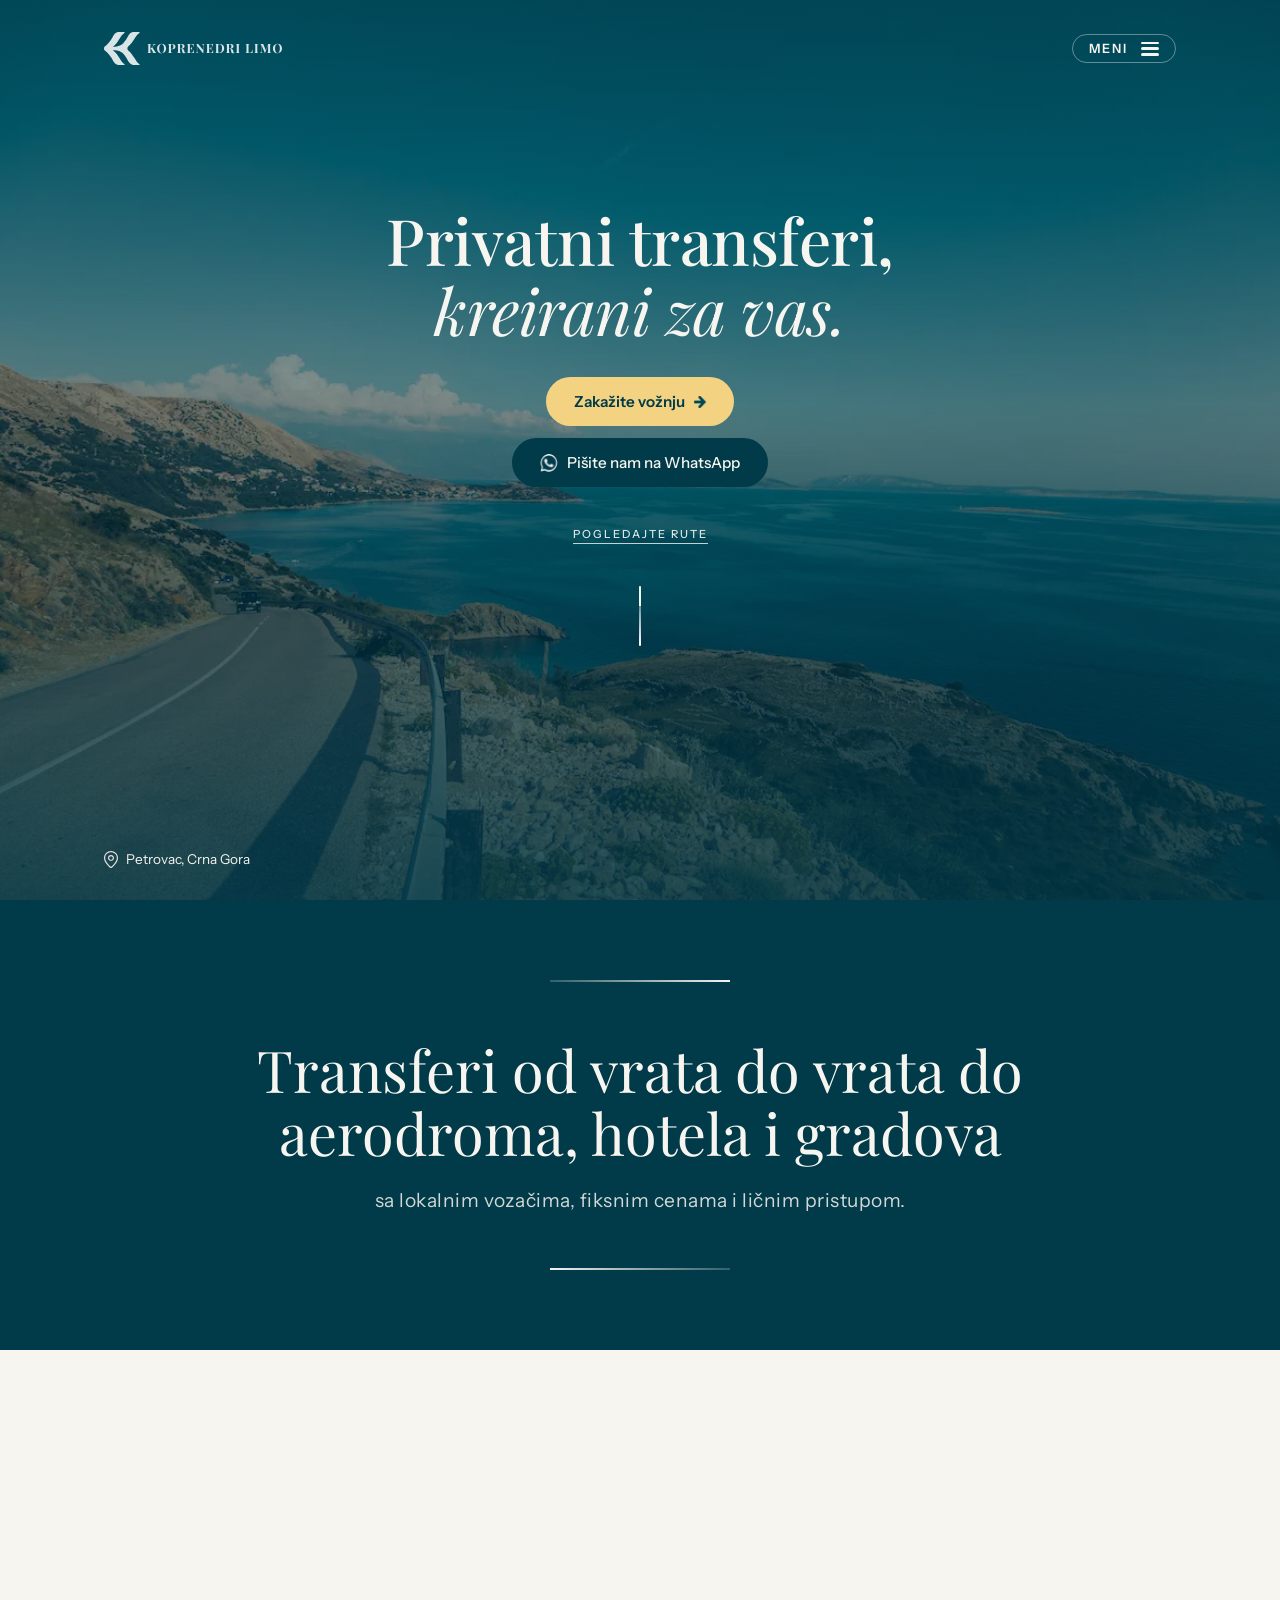
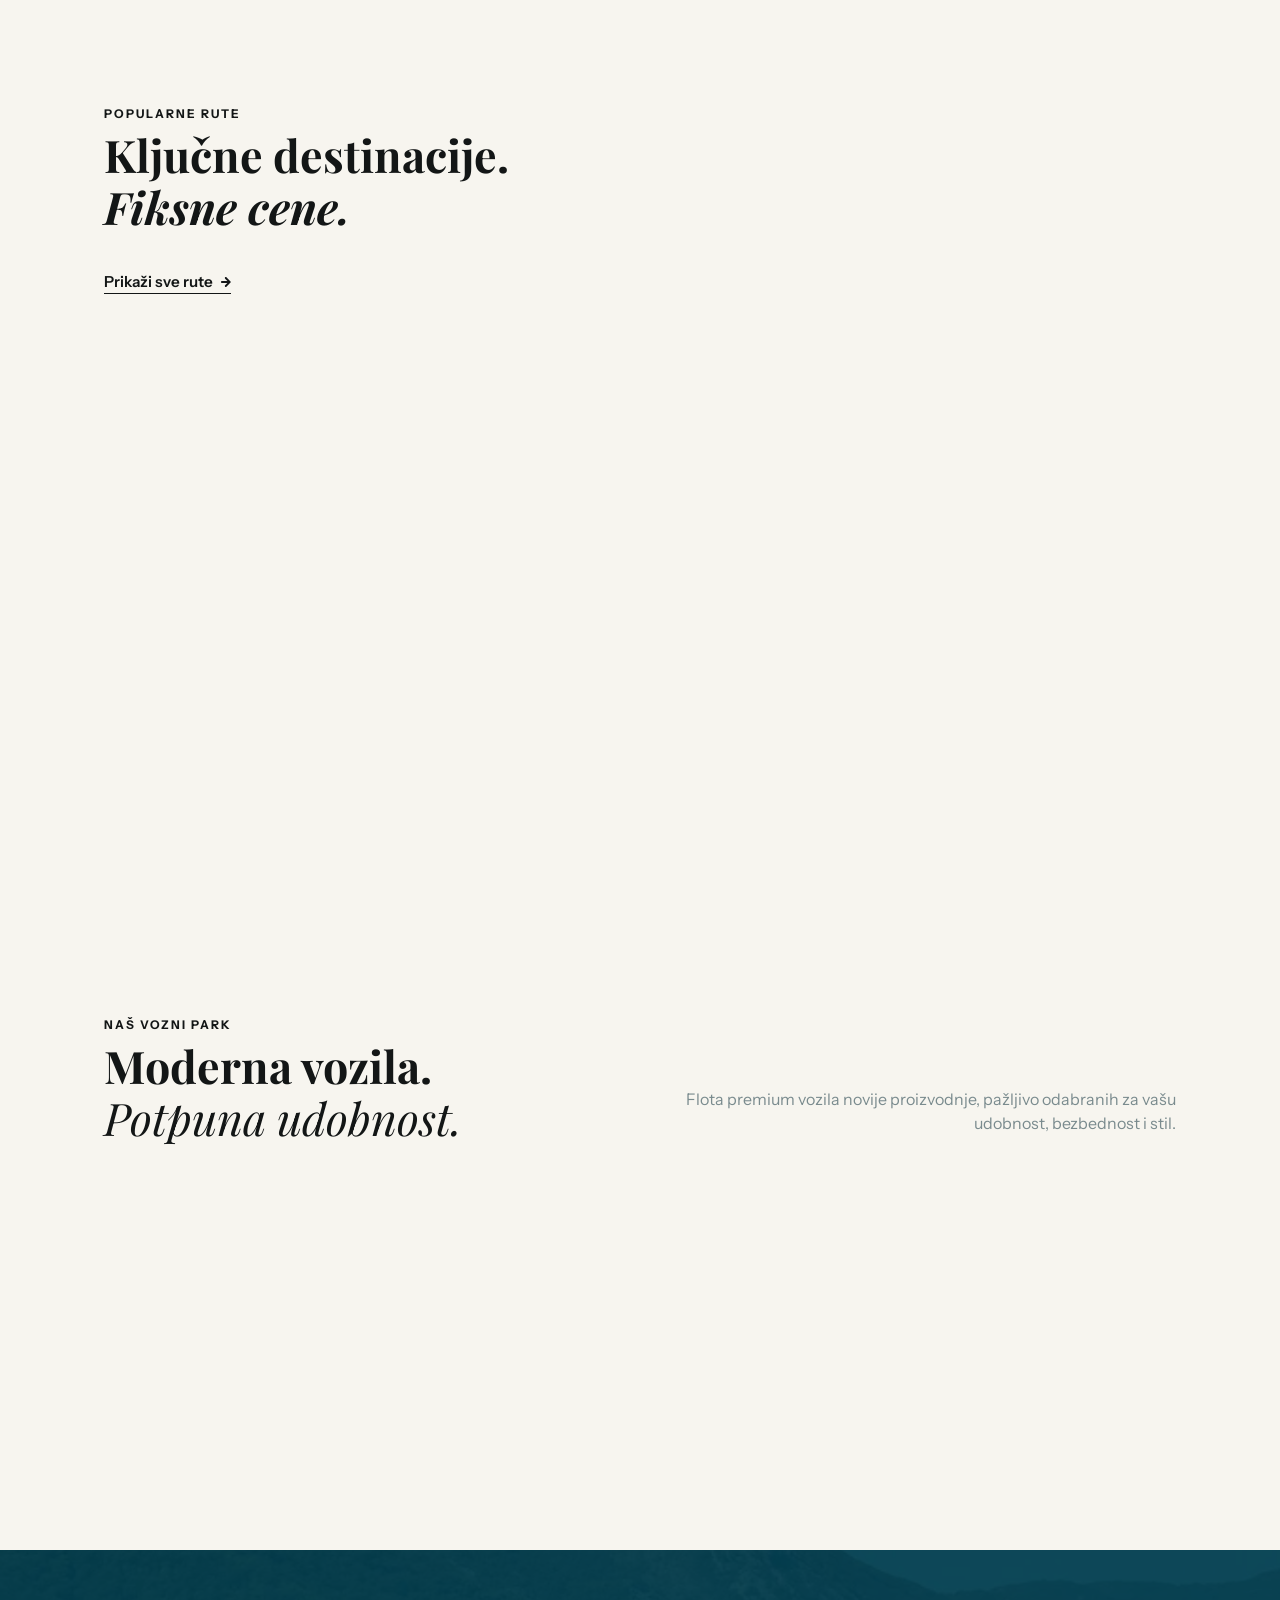
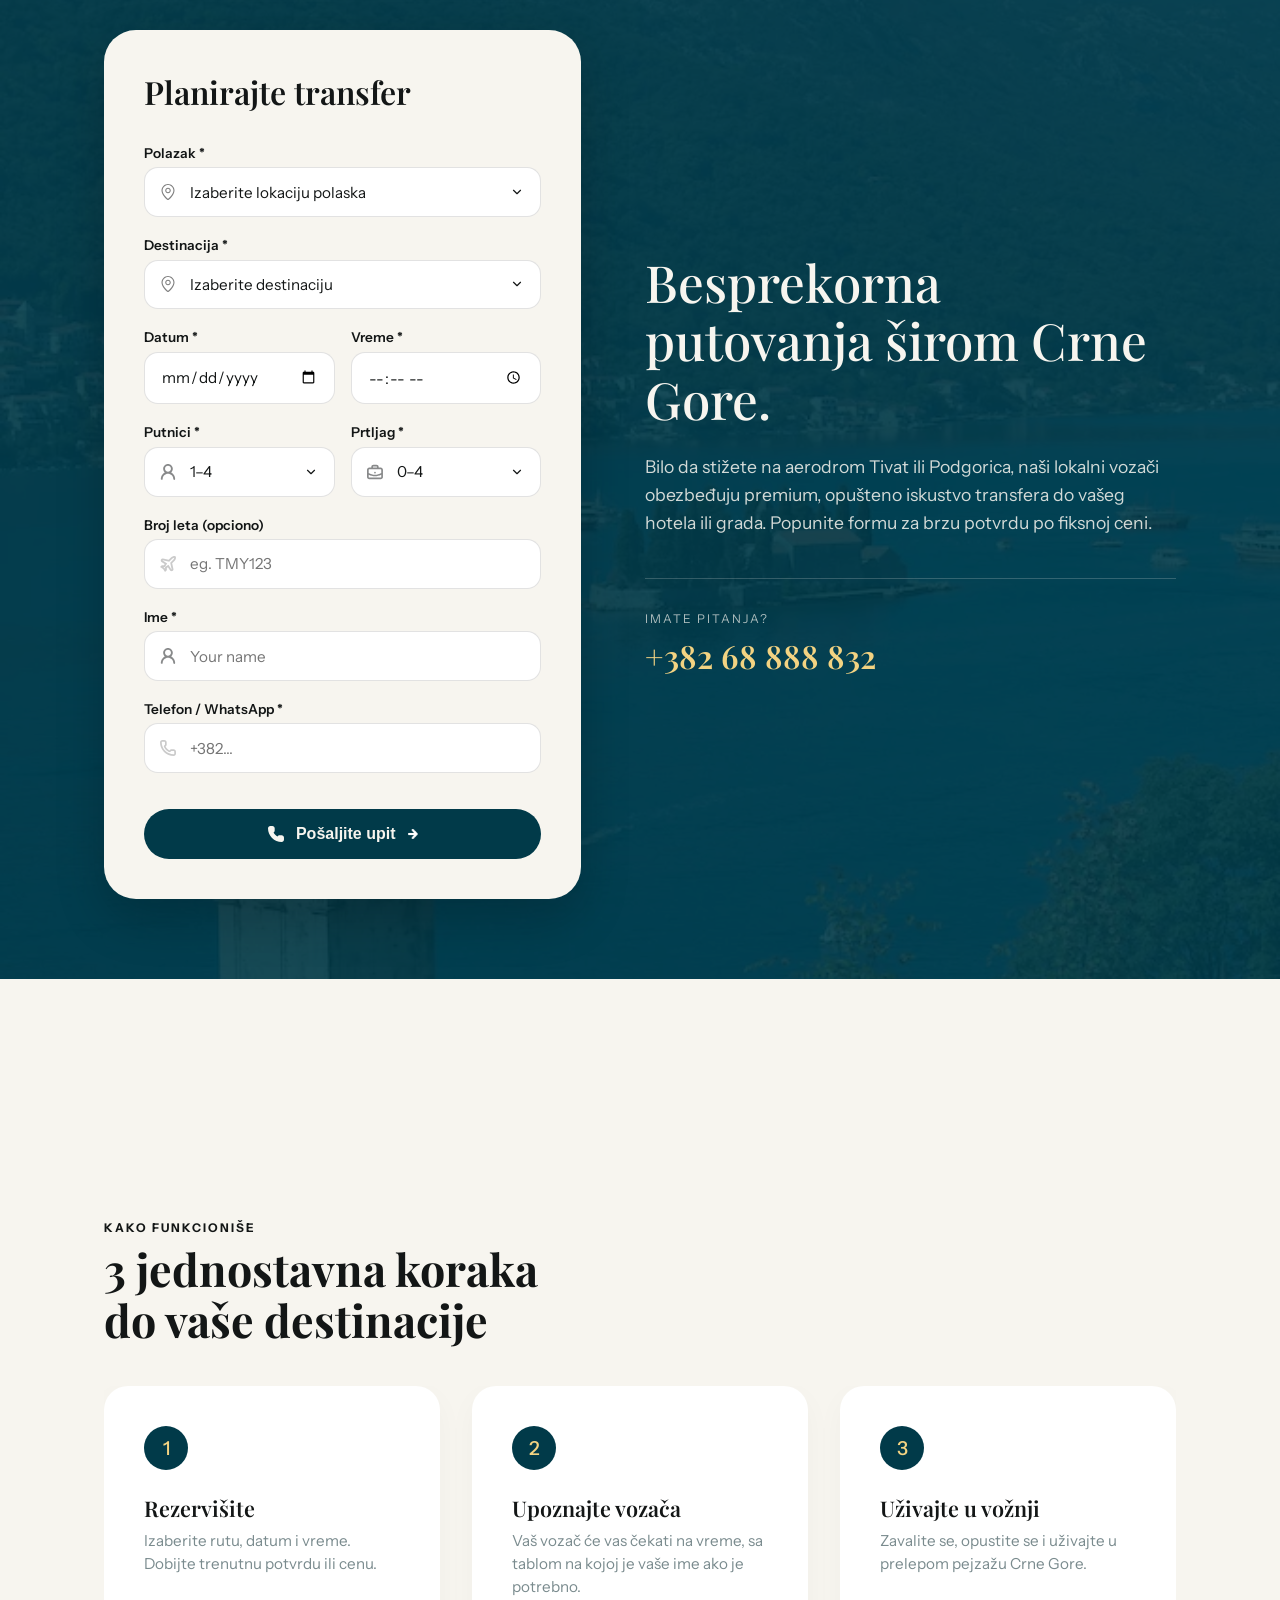
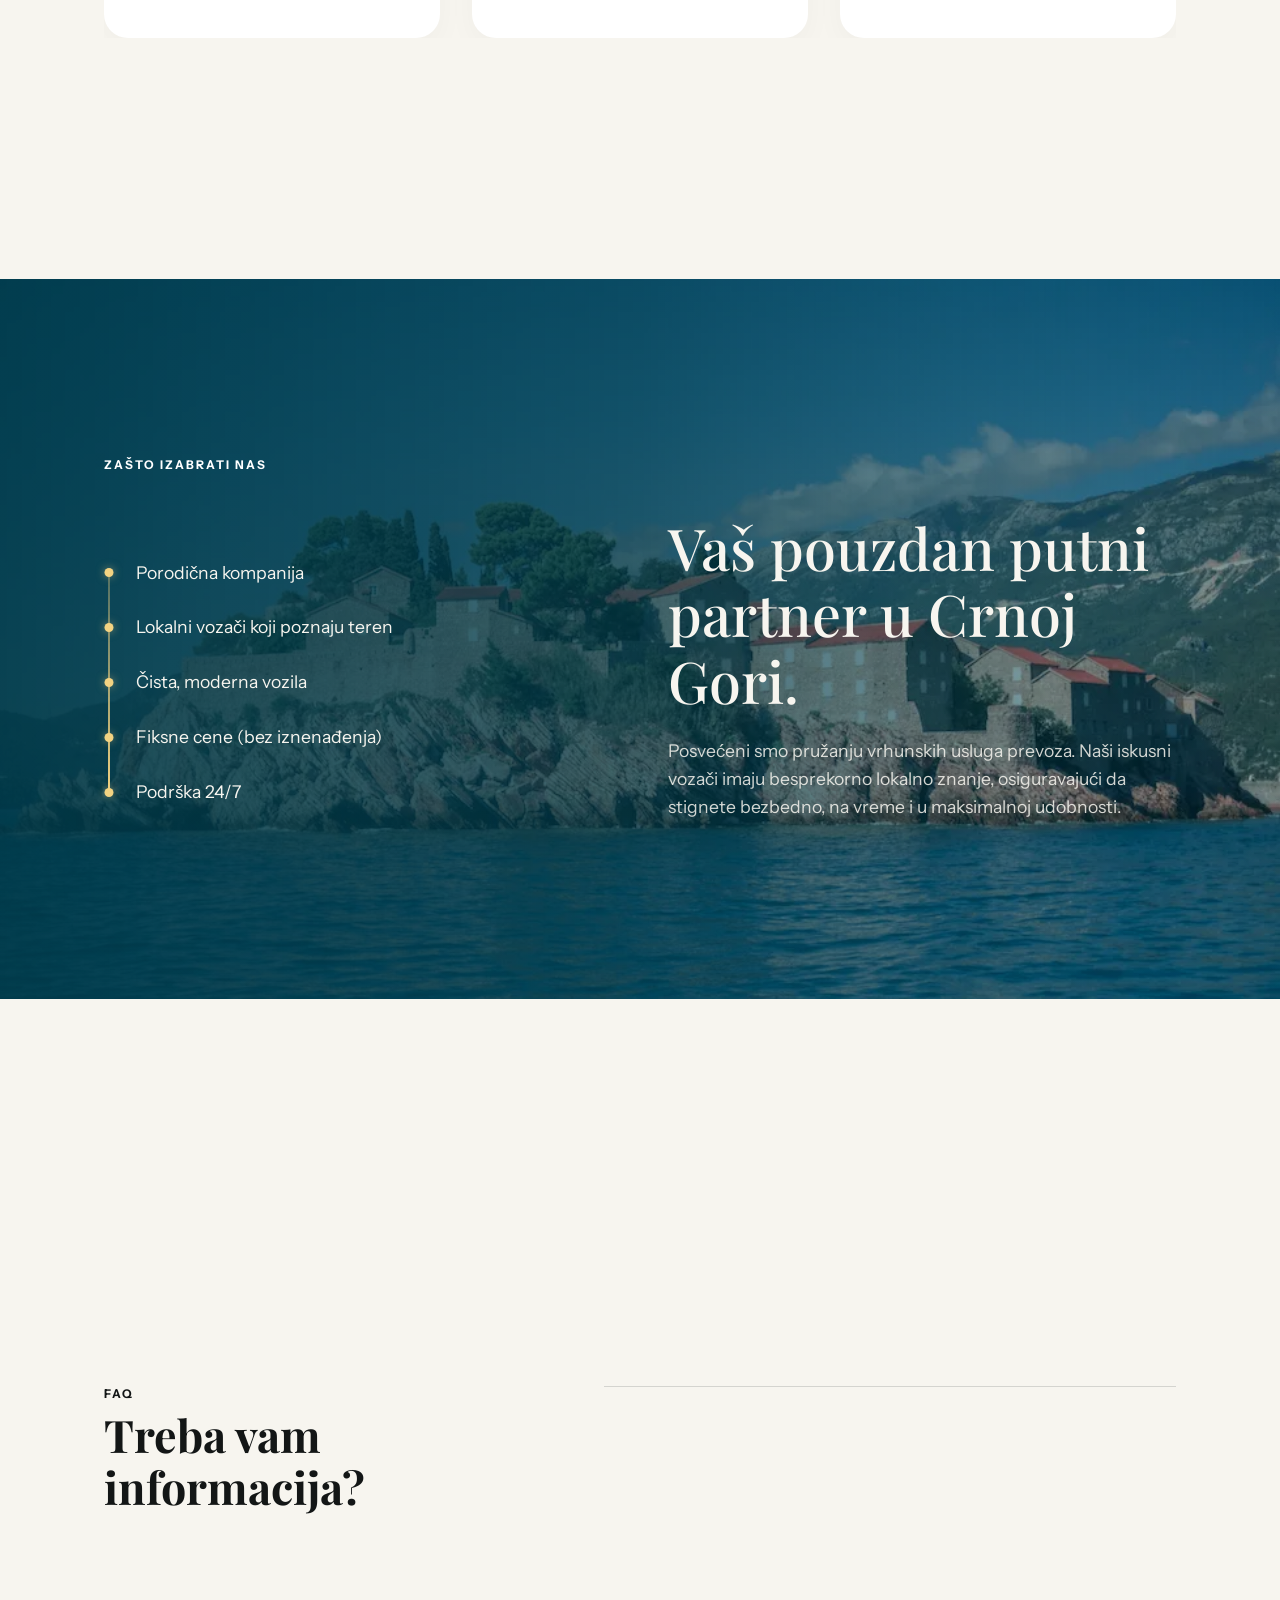
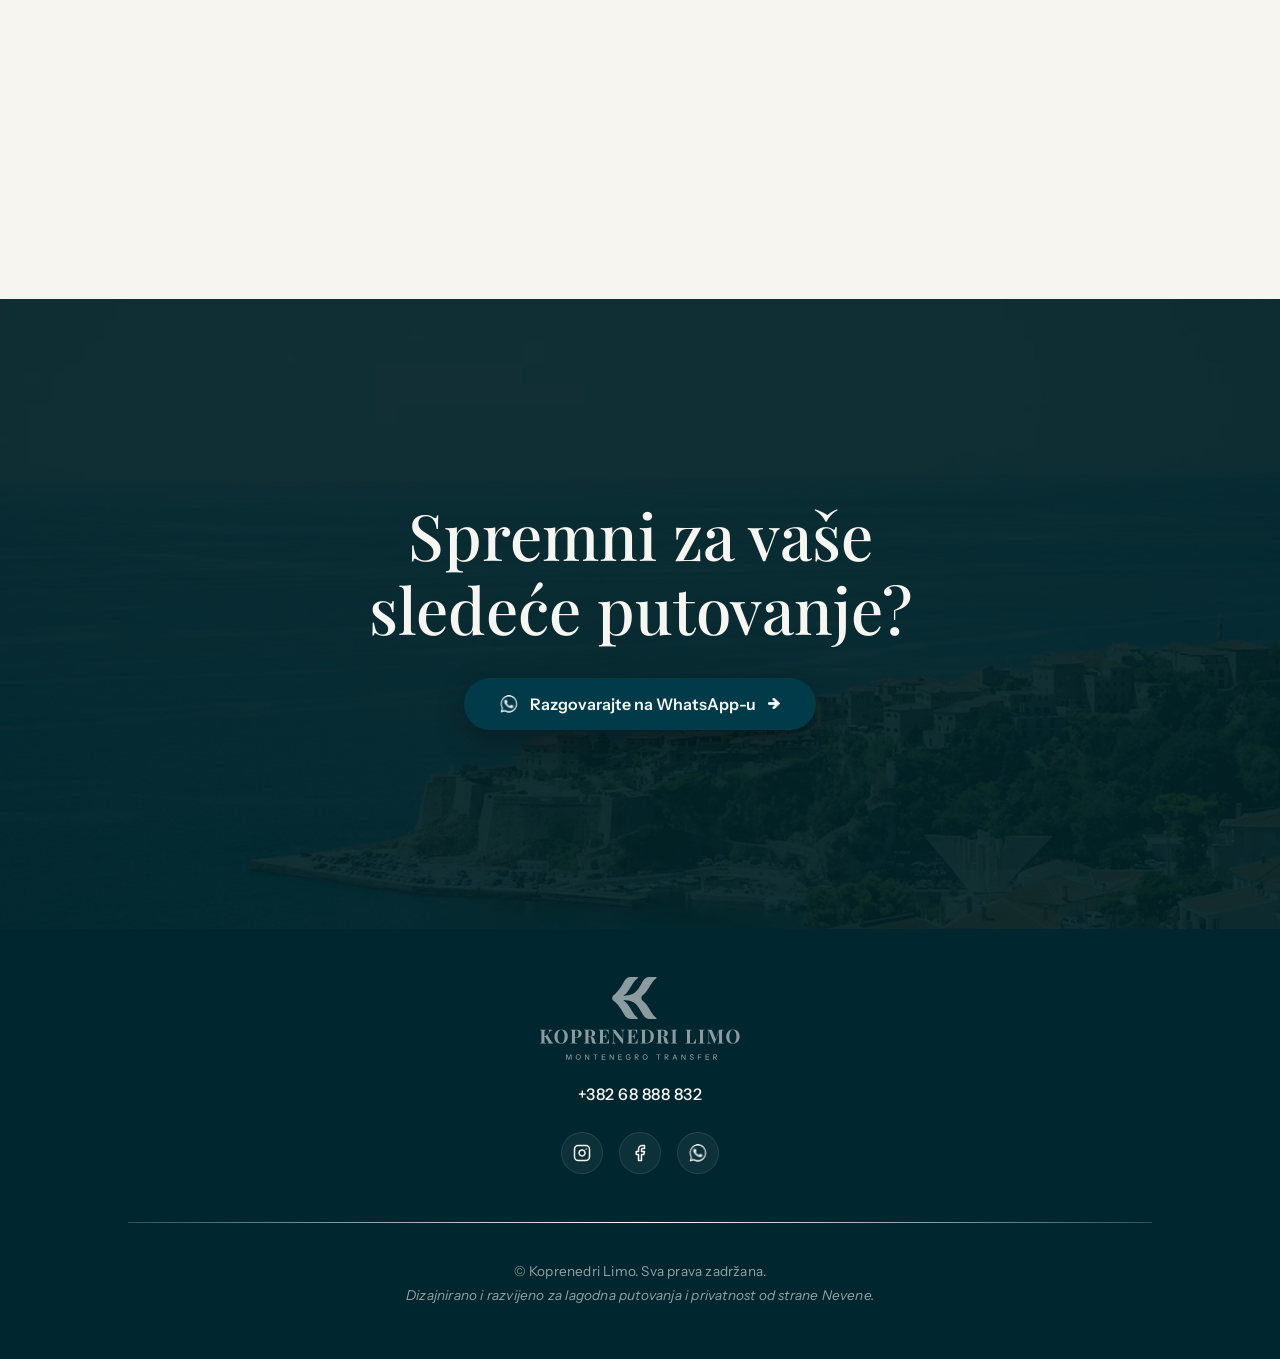
==== commit fa407ce6: "updated index" ====
--- a/index.html
+++ b/index.html
@@ -385,57 +385,8 @@
                 </div>
 
                 <div class="faq-right">
-                    <div class="faq-list">
-                        <div class="faq-item">
-                            <button class="faq-question" aria-expanded="false">
-                                <span data-key="faq_q1">How do I pay?</span>
-                                <span class="faq-icon">+</span>
-                            </button>
-                            <div class="faq-answer">
-                                <p data-key="faq_a1">You can pay securely in cash directly to your driver upon completion of your transfer, or via online payment methods arranged during confirmation.</p>
-                            </div>
-                        </div>
-
-                        <div class="faq-item">
-                            <button class="faq-question" aria-expanded="false">
-                                <span data-key="faq_q2">Can I change or cancel my booking?</span>
-                                <span class="faq-icon">+</span>
-                            </button>
-                            <div class="faq-answer">
-                                <p data-key="faq_a2">Yes, you can modify or cancel your booking free of charge up to 24 hours before your scheduled pickup time by contacting us via WhatsApp.</p>
-                            </div>
-                        </div>
-
-                        <div class="faq-item">
-                            <button class="faq-question" aria-expanded="false">
-                                <span data-key="faq_q3">Do you offer child seats?</span>
-                                <span class="faq-icon">+</span>
-                            </button>
-                            <div class="faq-answer">
-                                <p data-key="faq_a3">Yes, we provide high-quality child and baby seats for all ages to ensure safety. Please specify your requirements during the booking inquiry process.</p>
-                            </div>
-                        </div>
-
-                        <div class="faq-item">
-                            <button class="faq-question" aria-expanded="false">
-                                <span data-key="faq_q4">Do you provide transfers to all destinations?</span>
-                                <span class="faq-icon">+</span>
-                            </button>
-                            <div class="faq-answer">
-                                <p data-key="faq_a4">We provide private transfers across Montenegro as well as to major regional airports in neighboring countries like Dubrovnik and Tirana.</p>
-                            </div>
-                        </div>
-
-                        <div class="faq-item">
-                            <button class="faq-question" aria-expanded="false">
-                                <span data-key="faq_q5">Are your drivers local?</span>
-                                <span class="faq-icon">+</span>
-                            </button>
-                            <div class="faq-answer">
-                                <p data-key="faq_a5">All our drivers are experienced local professionals with extensive knowledge of Montenegro's roads, scenic routes, and border crossings.</p>
-                            </div>
-                        </div>
-                    </div>
+                    <!-- Dynamic cards injected via Sanity API query in script.js -->
+                    <div class="faq-list" id="faqList"></div>
                 </div>
             </div>
         </div>
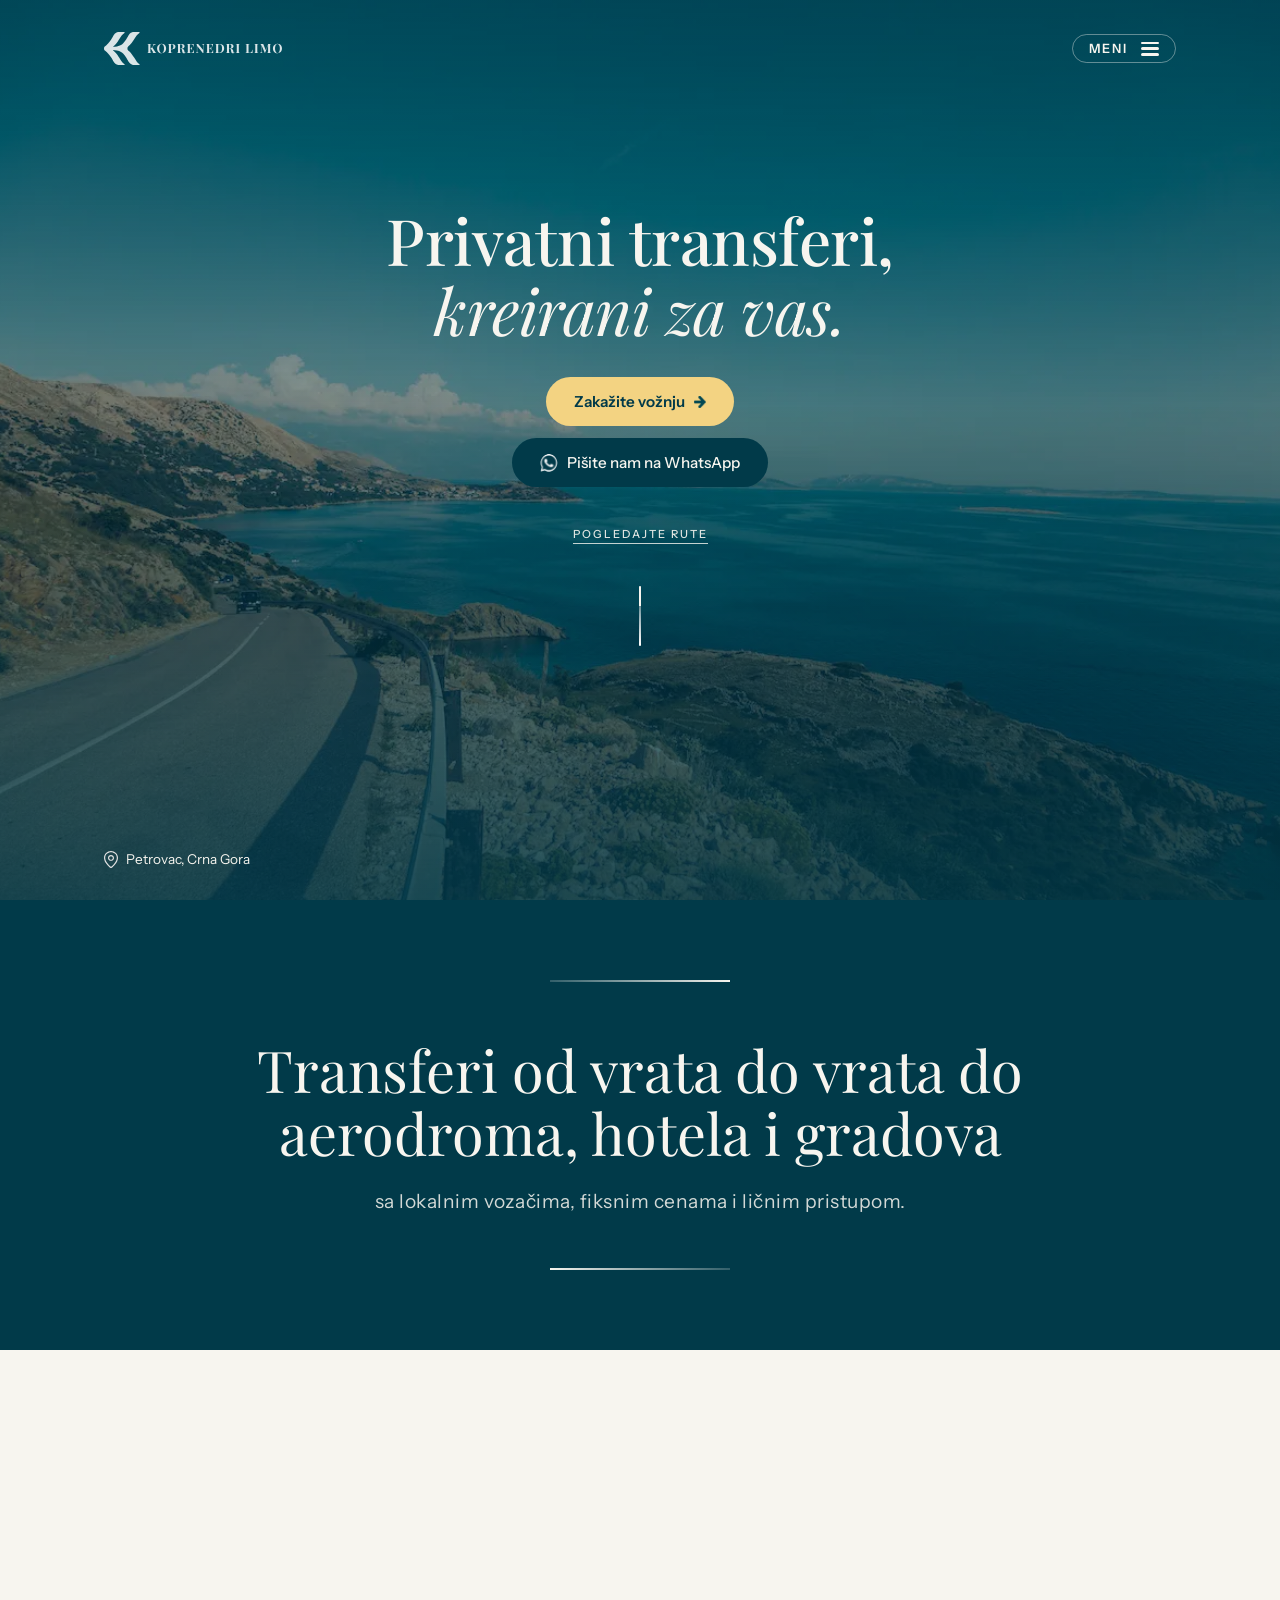
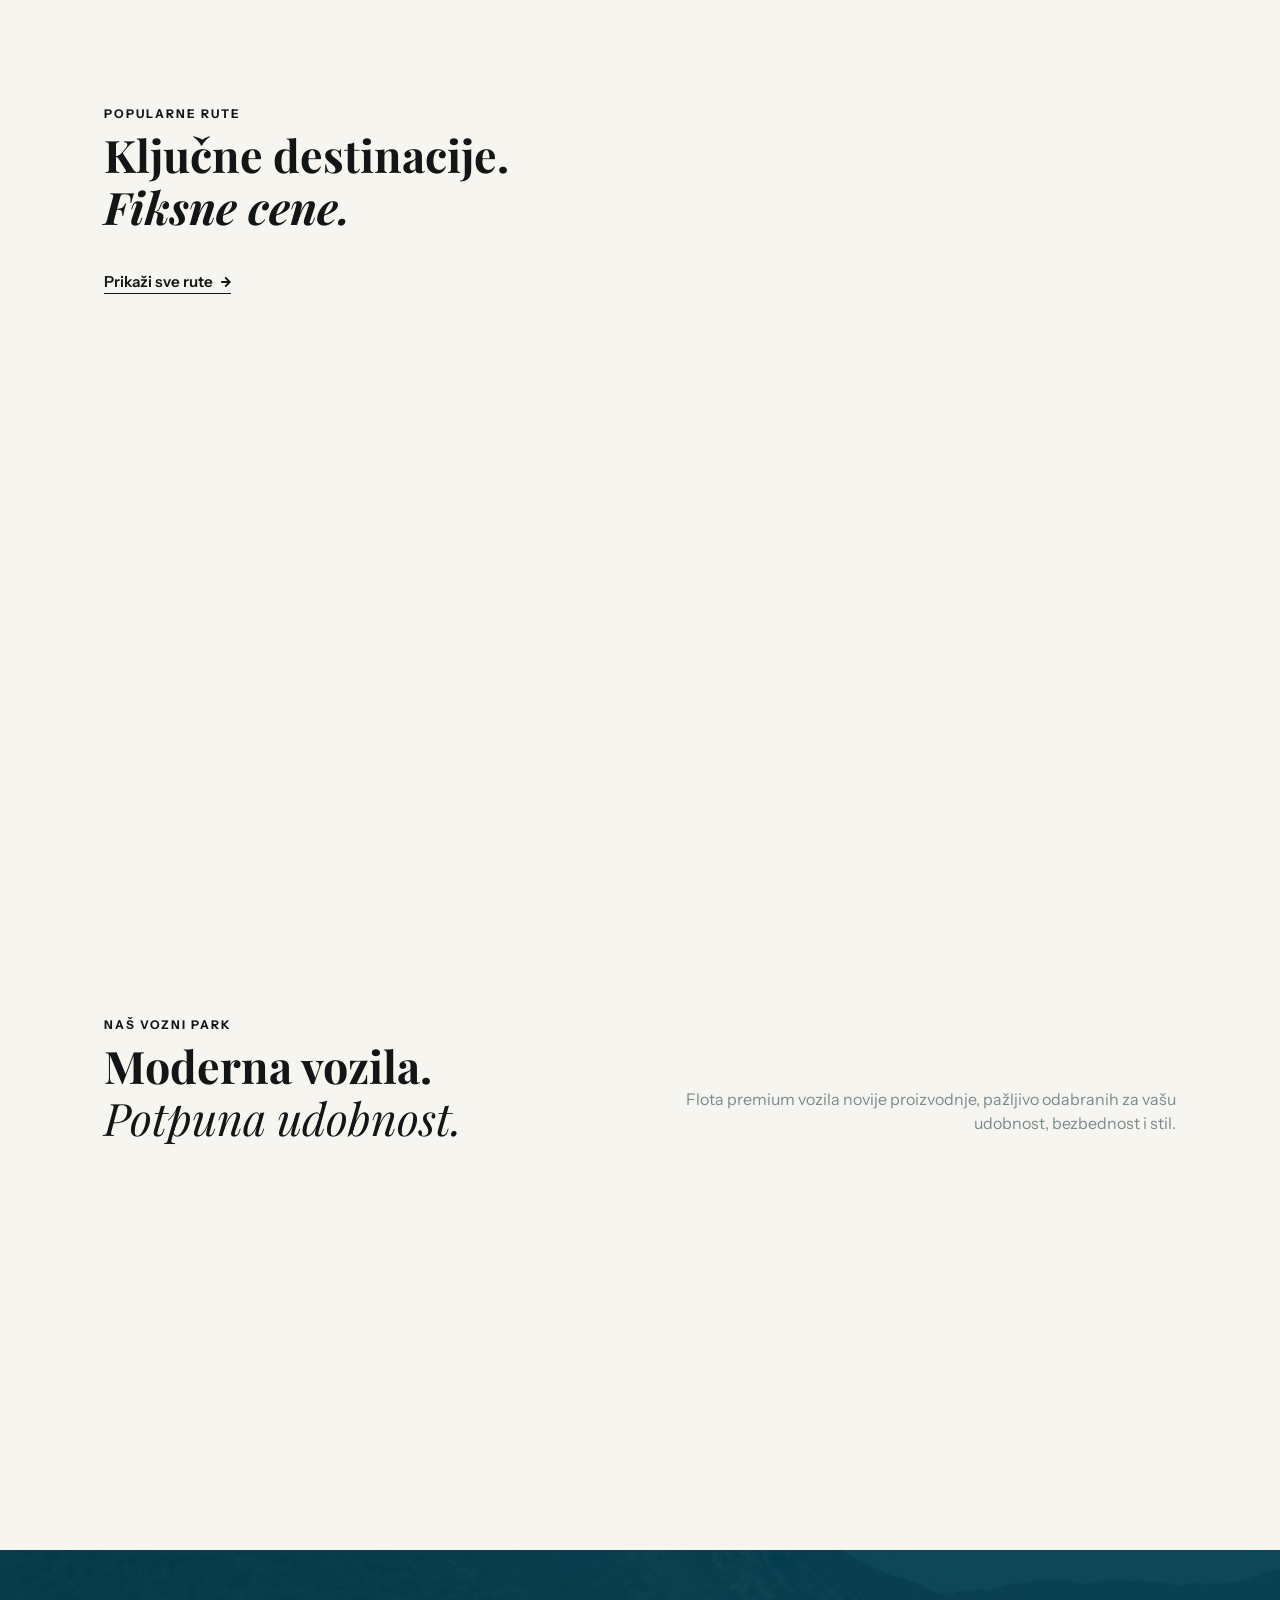
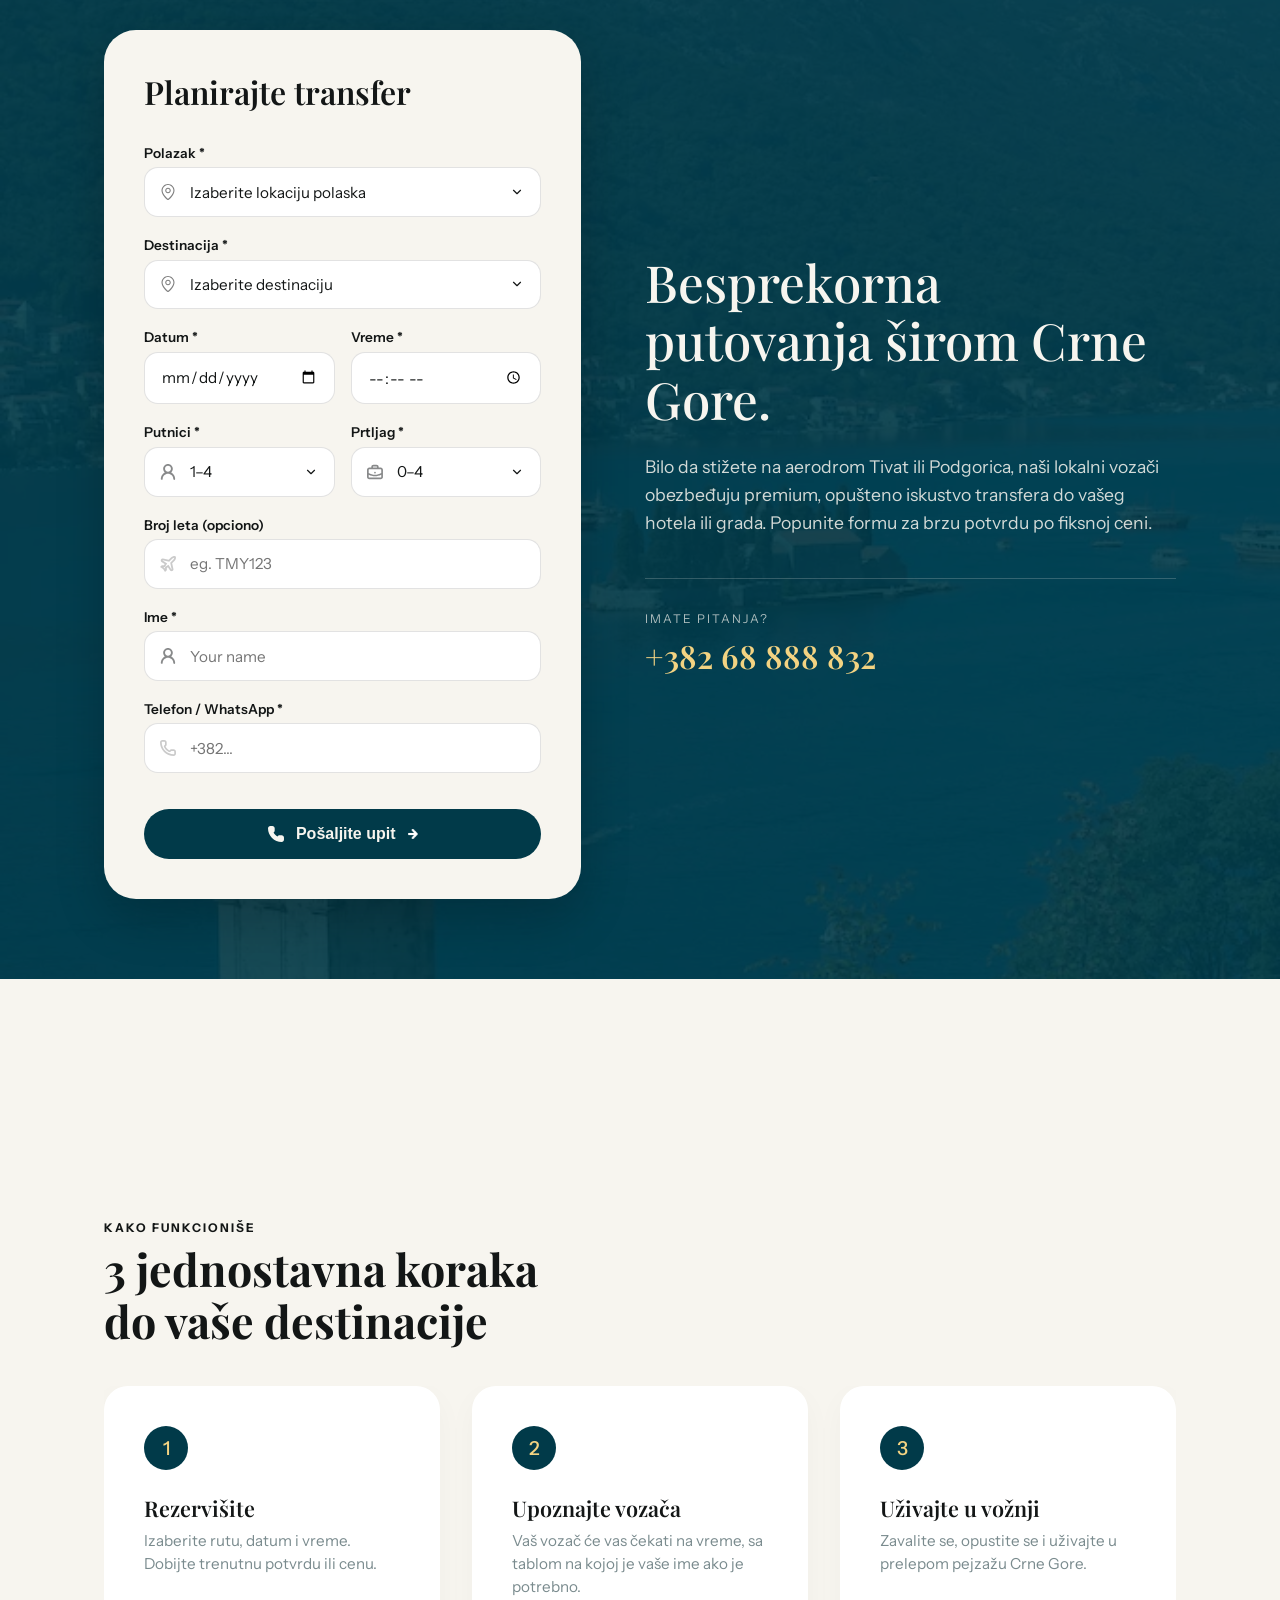
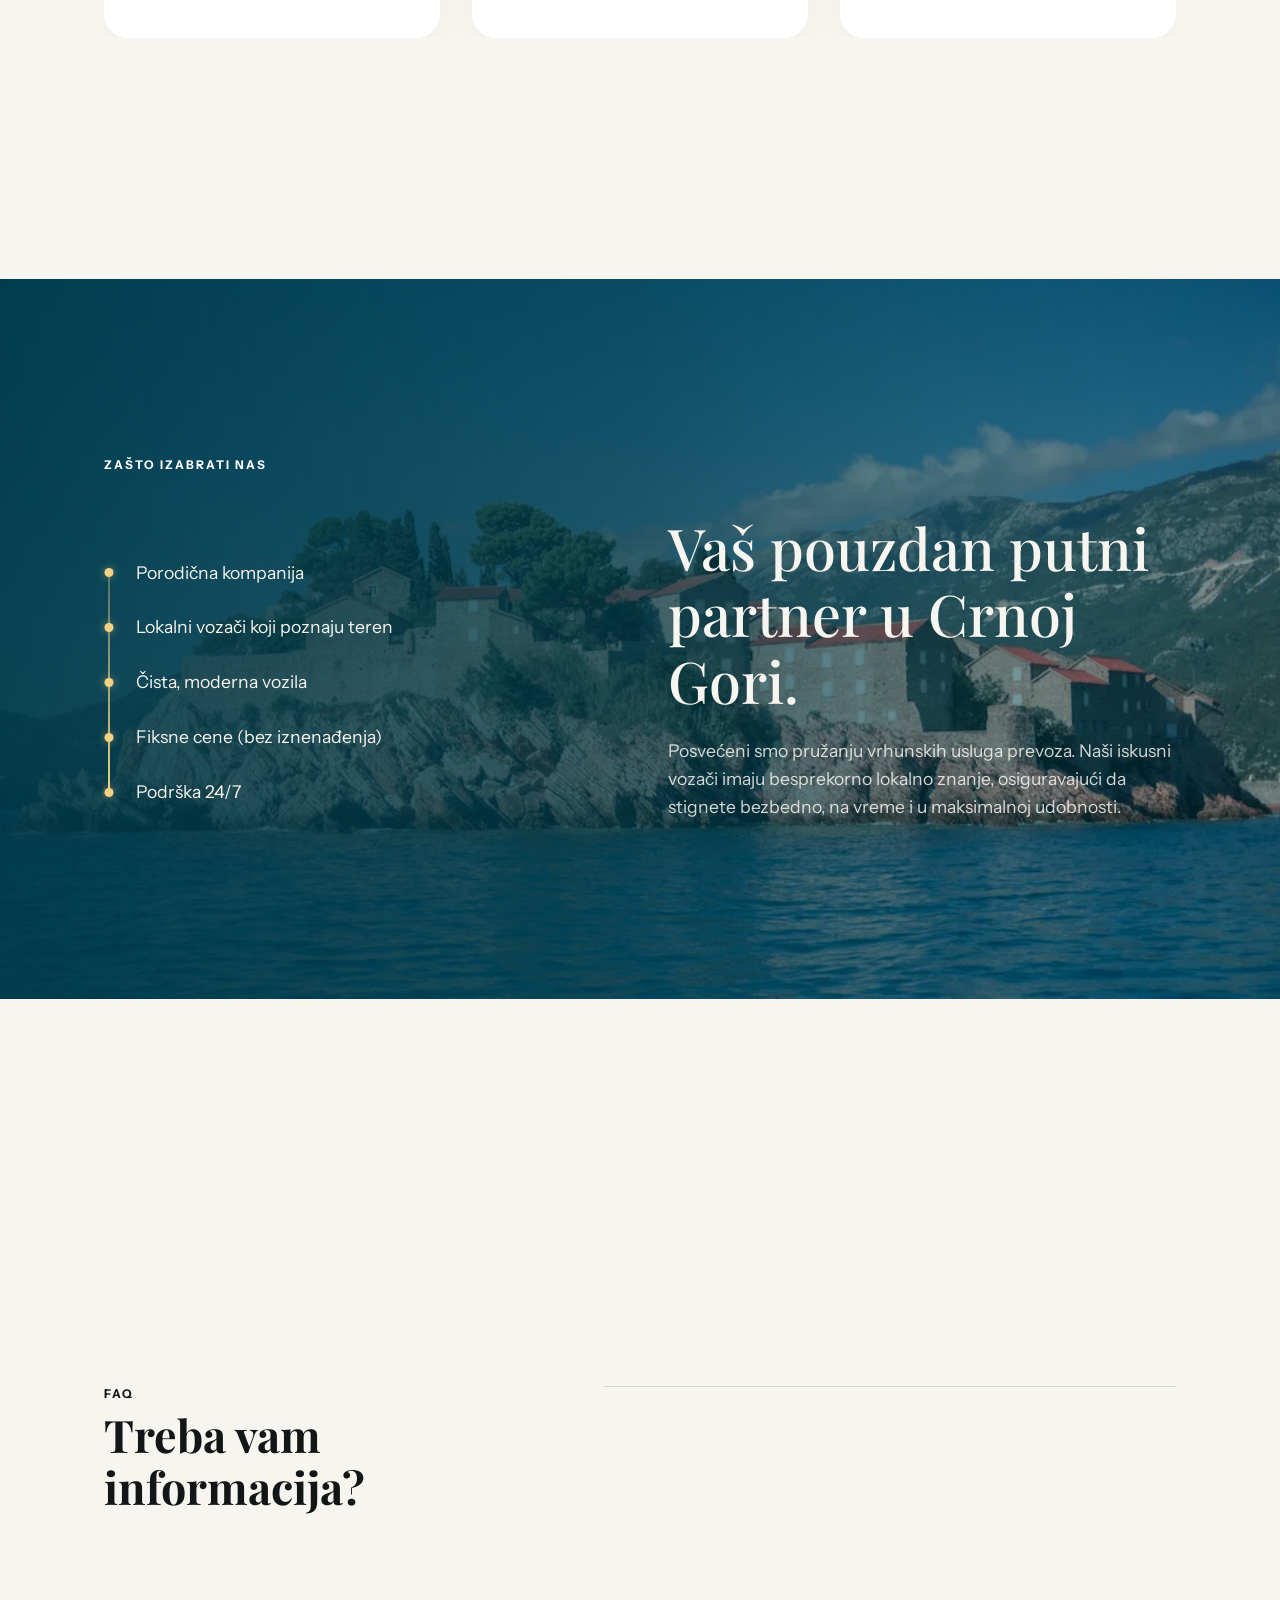
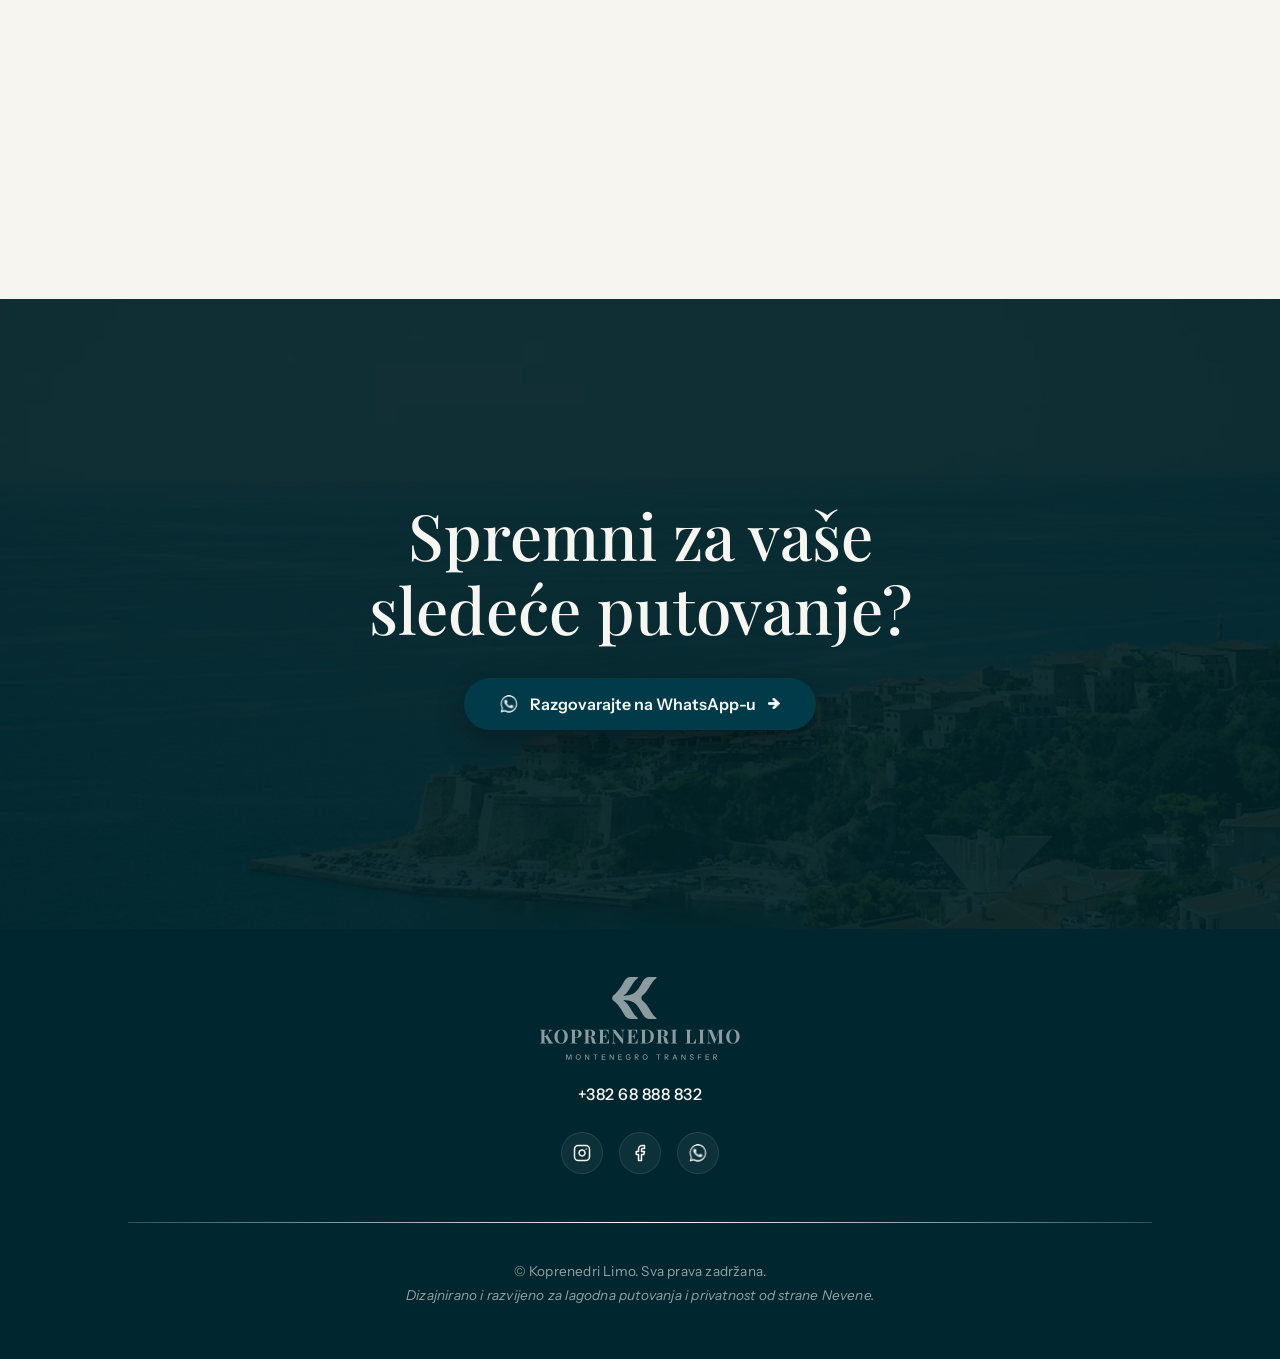
==== commit 6a74030f: "added favicon logistics" ====
--- a/index.html
+++ b/index.html
@@ -4,11 +4,19 @@
     <meta charset="UTF-8">
     <meta name="viewport" content="width=device-width, initial-scale=1.0">
     <title>Koprenedri Limo | Private Transfers, Made Personal</title>
+
+    <!-- Dynamic Favicons for Light & Dark System Modes -->
+    <link rel="icon" href="assets/logomark-black.svg" type="image/svg+xml" media="(prefers-color-scheme: light)">
+    <link rel="icon" href="assets/logomark-white.svg" type="image/svg+xml" media="(prefers-color-scheme: dark)">
+    <!-- Fallback for browsers that don't support media attribute on favicons -->
+    <link rel="icon" href="assets/logomark-white.svg" type="image/svg+xml" id="dynamicFavicon">
+
     <!-- Google Fonts: Playfair Display & Instrument Sans -->
     <link rel="preconnect" href="https://fonts.googleapis.com">
     <link rel="preconnect" href="https://fonts.gstatic.com" crossorigin>
     <link href="https://fonts.googleapis.com/css2?family=Instrument+Sans:wght@400;500;600&family=Playfair+Display:ital,wght@0,500;0,600;1,400&display=swap" rel="stylesheet">
     <link rel="stylesheet" href="css/style.css">
+    <script src="js/favicon.js" defer></script>
 </head>
 <body>
 
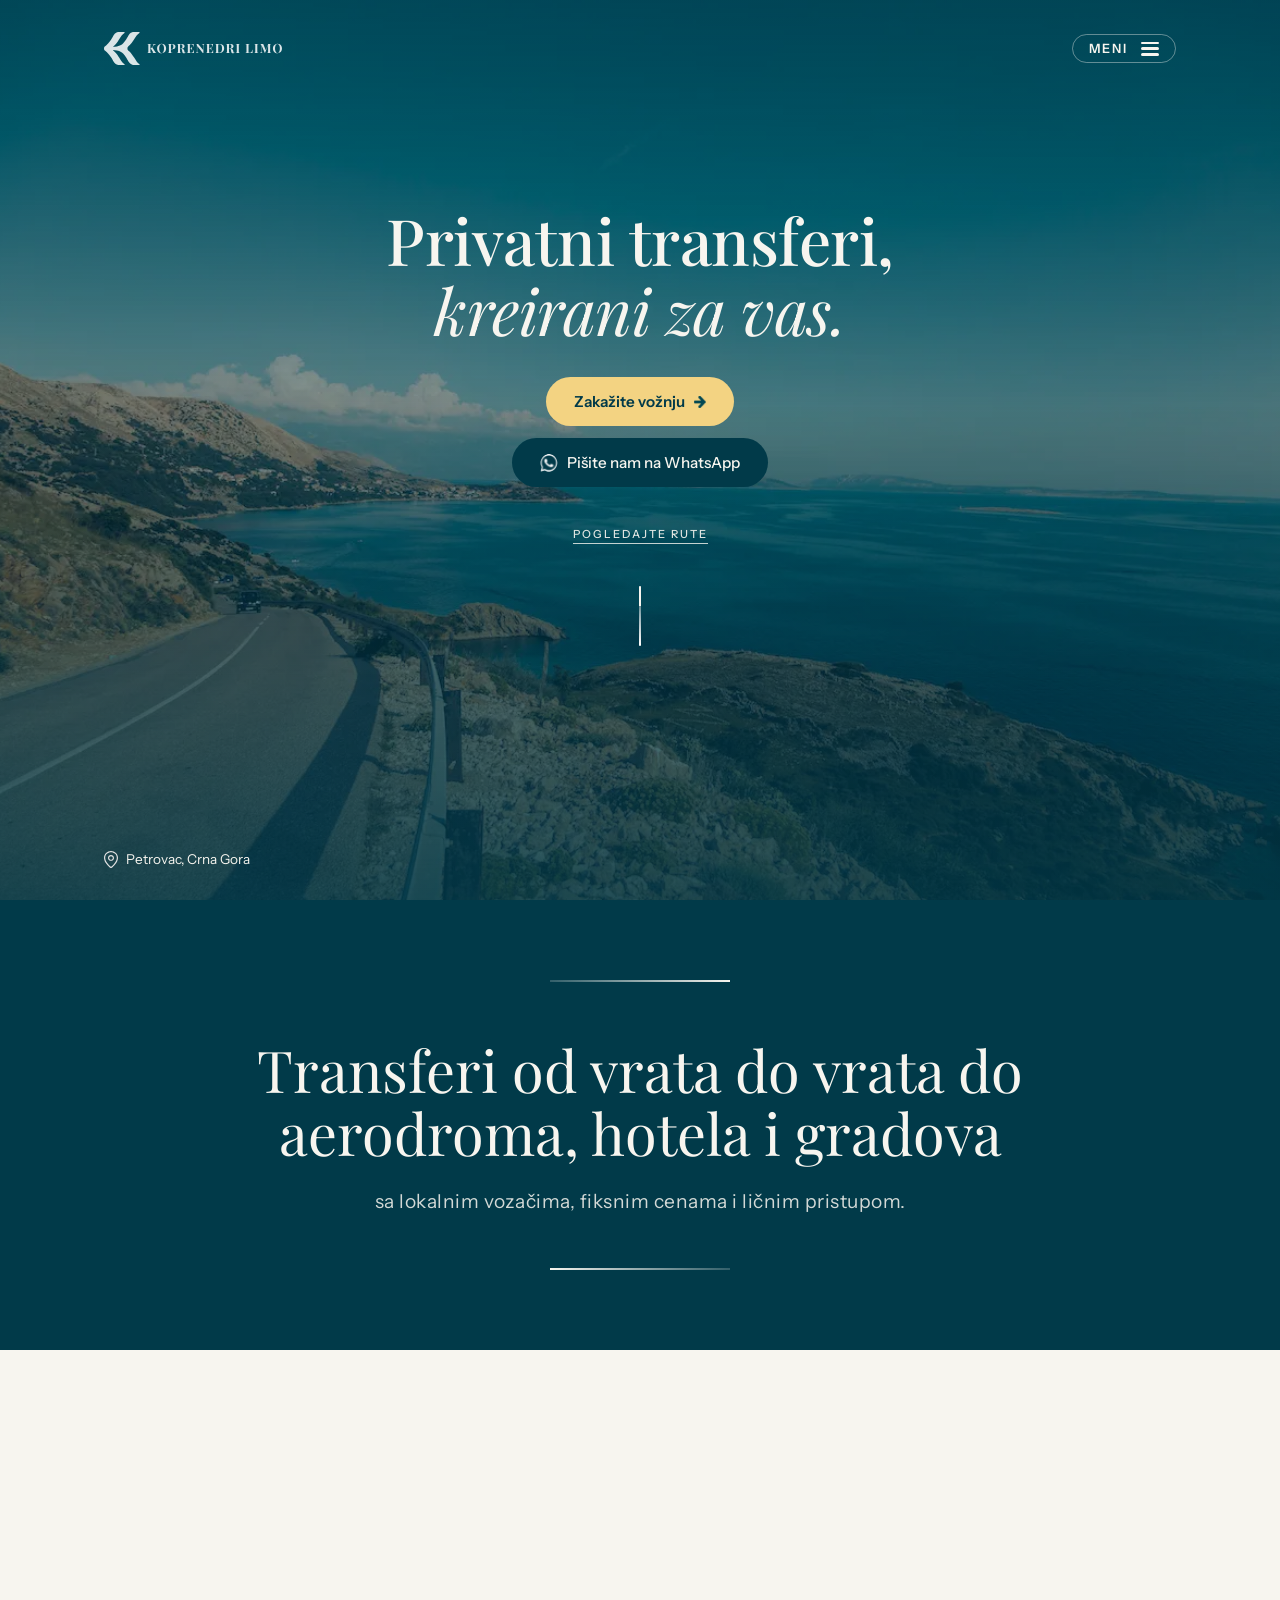
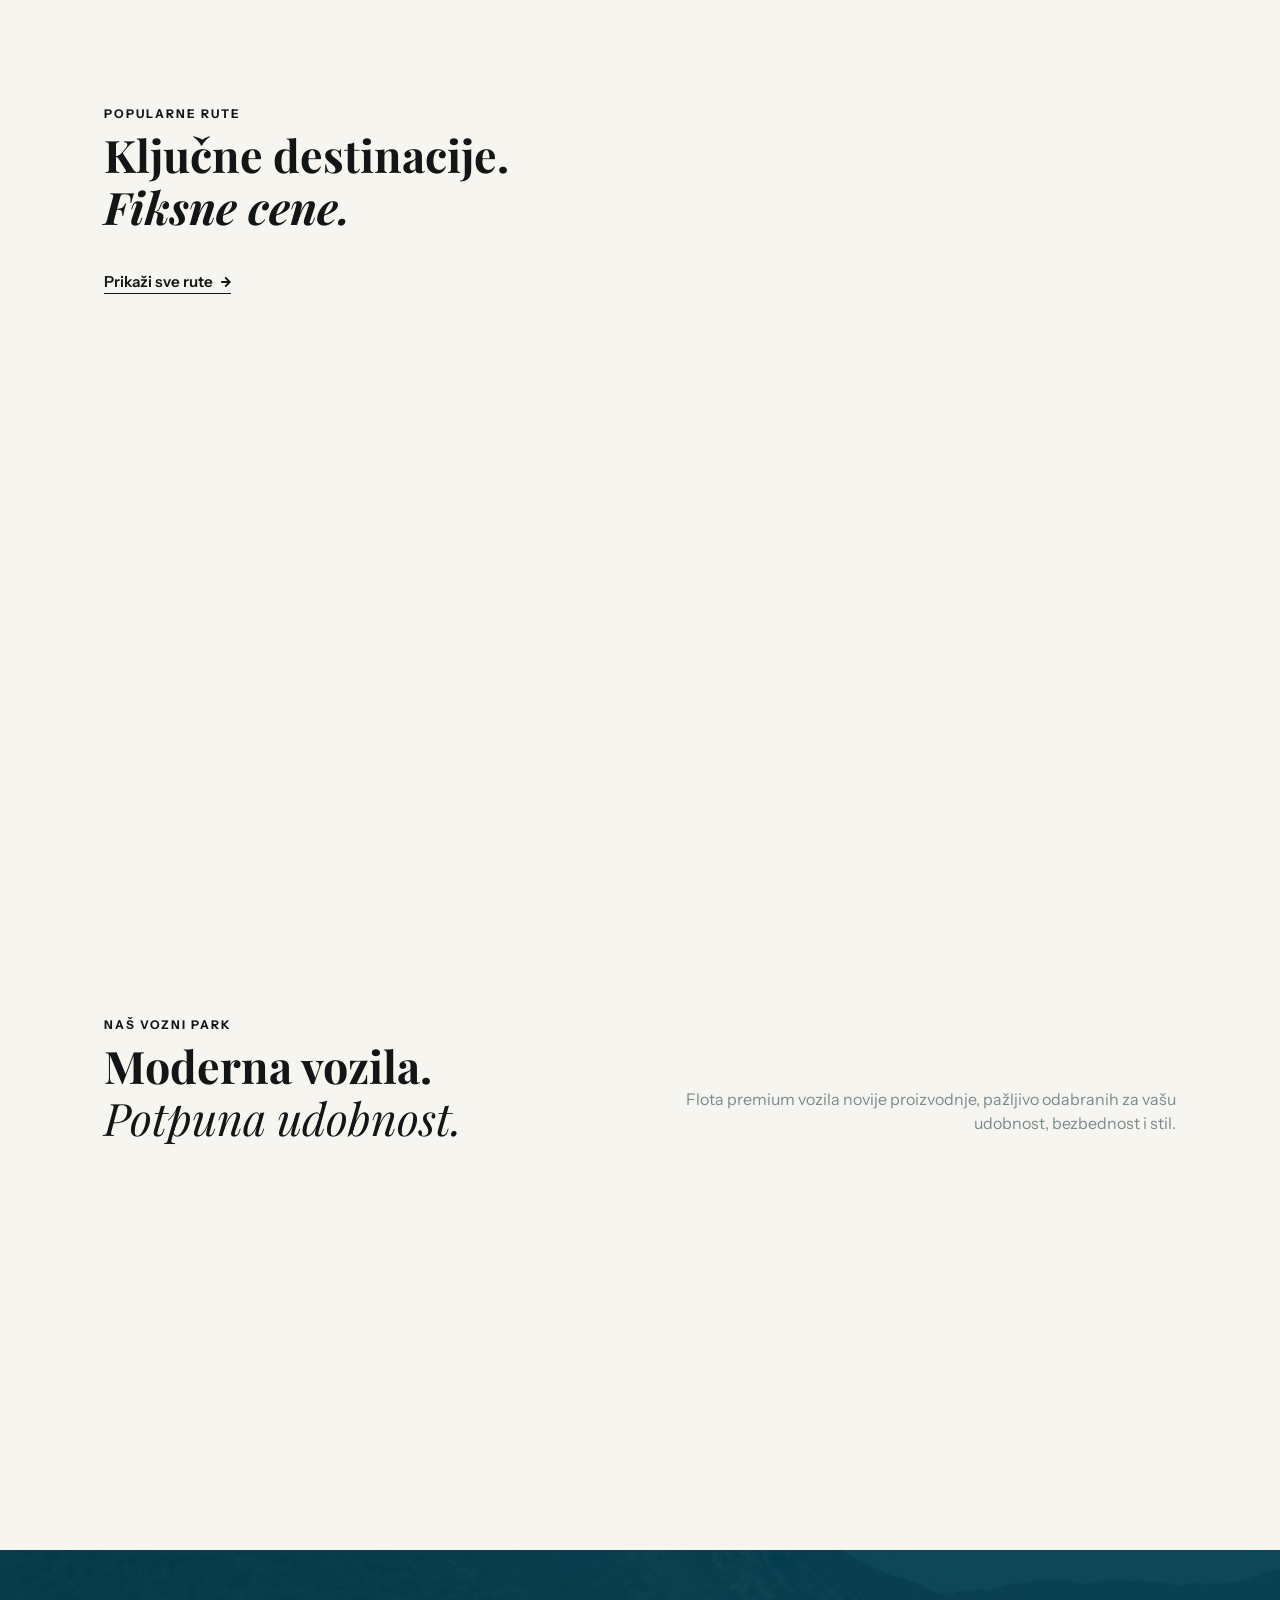
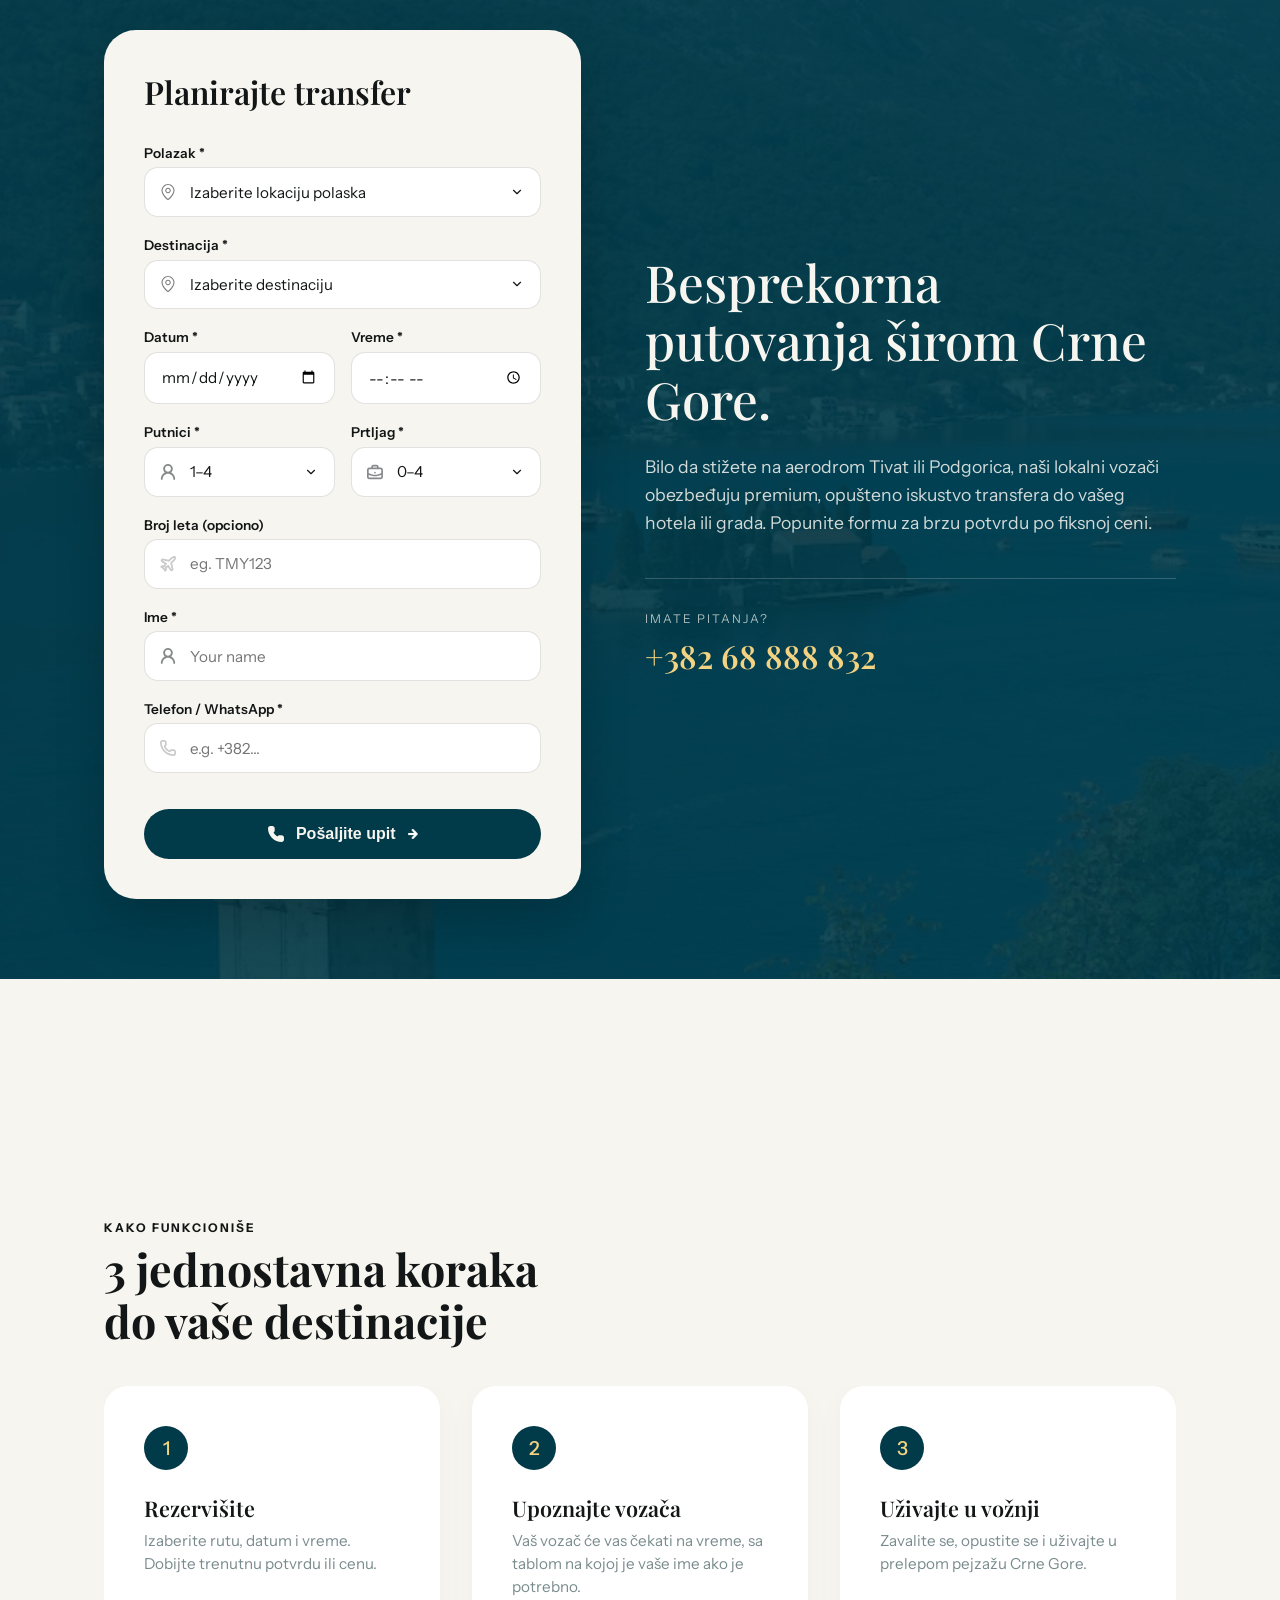
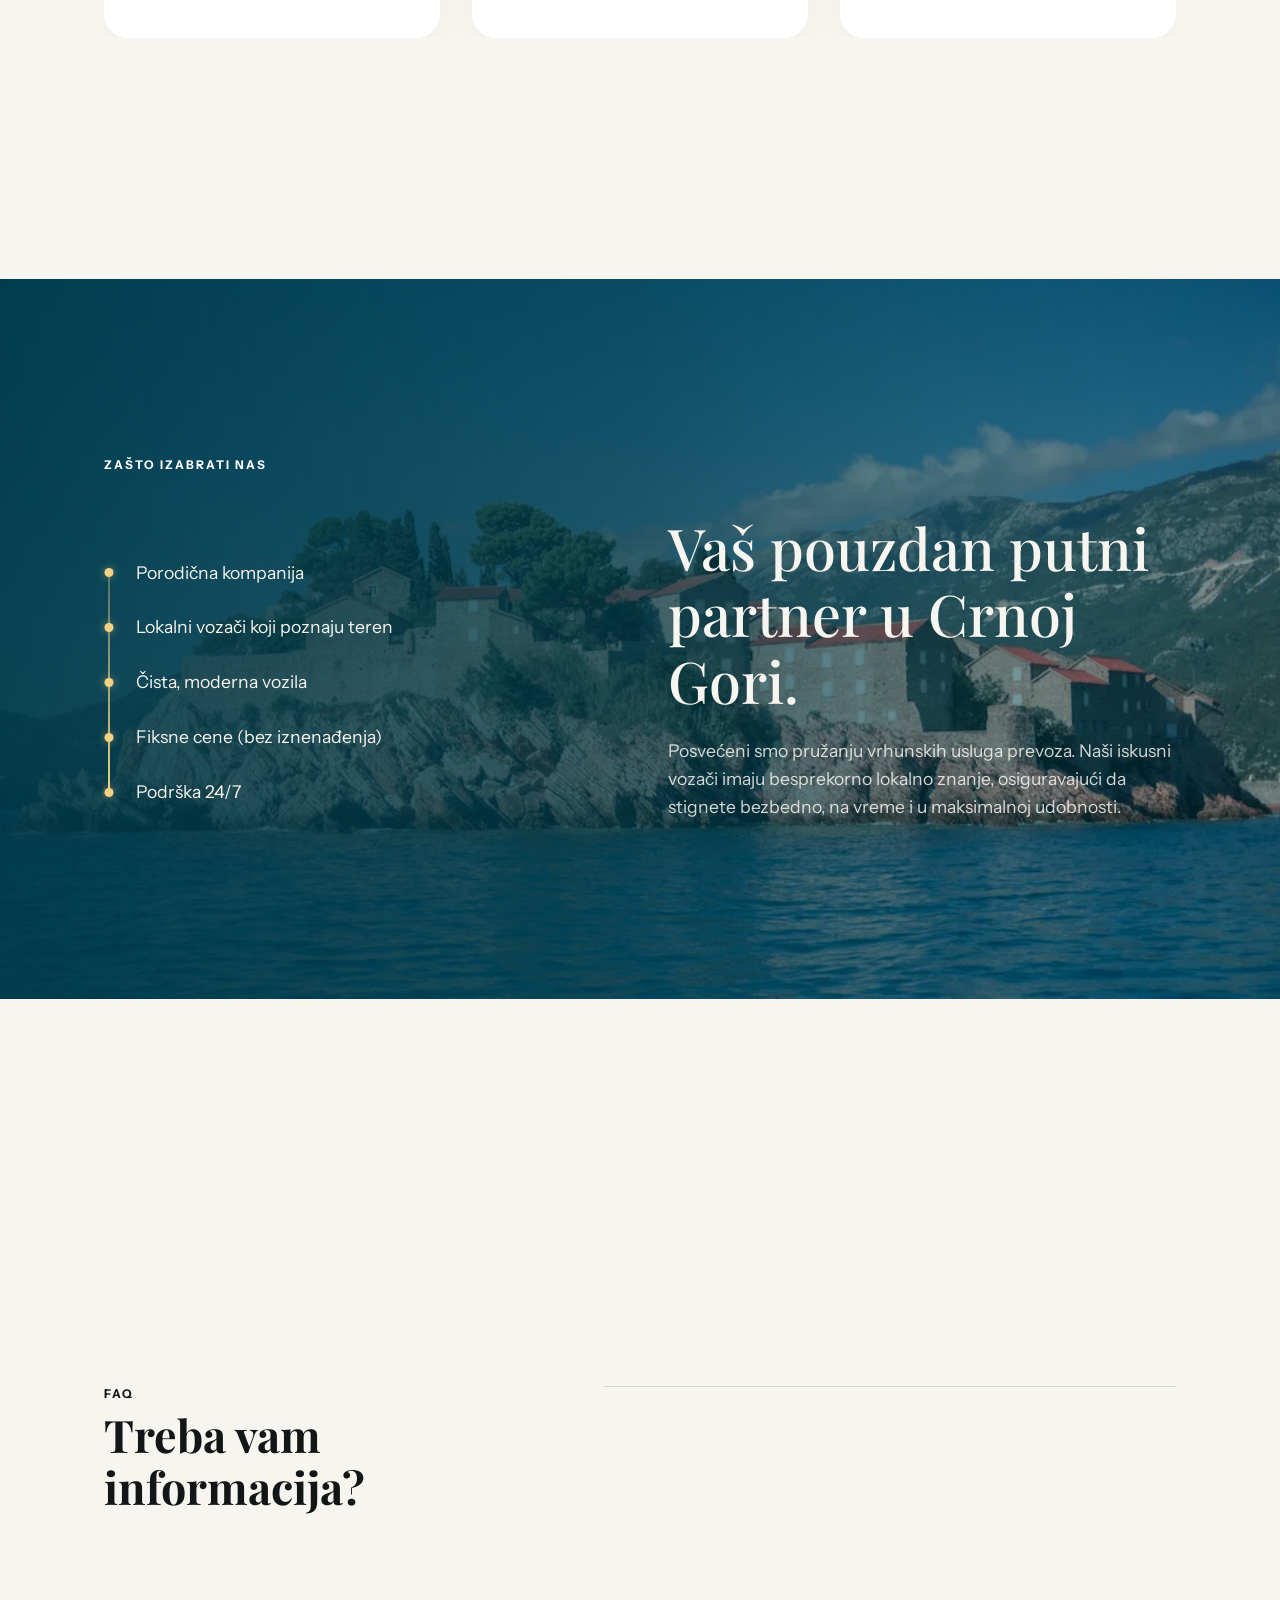
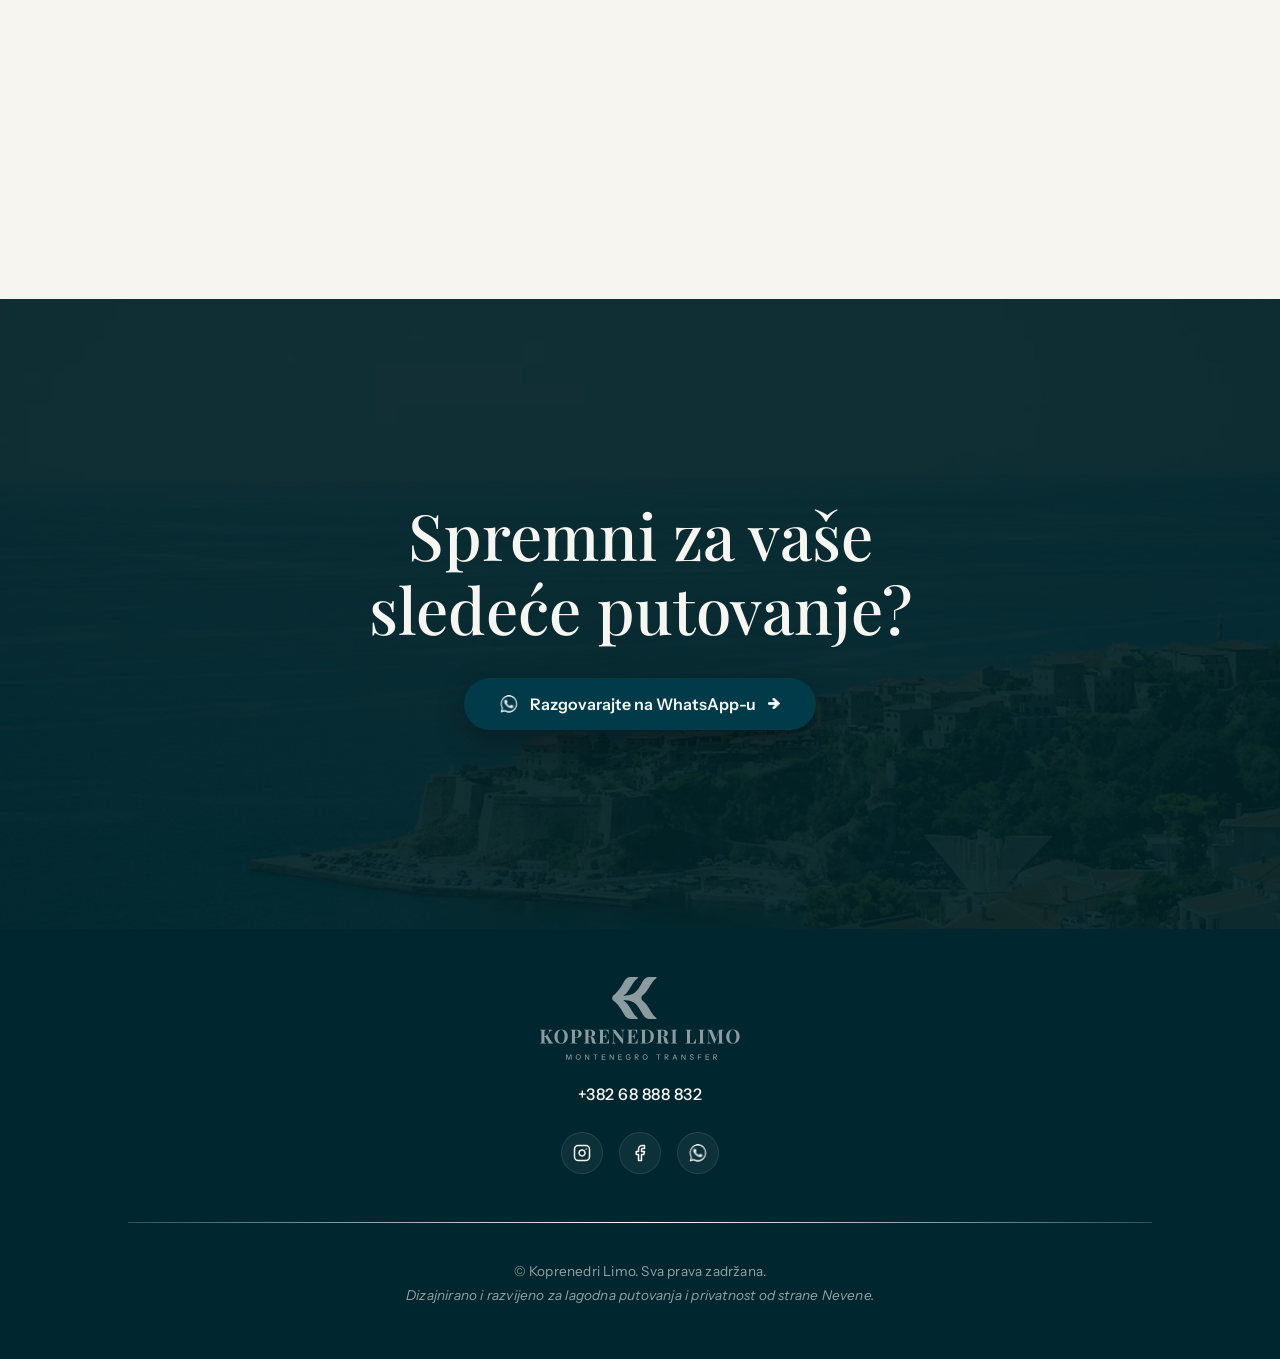
==== commit 22491c92: "updated index" ====
--- a/index.html
+++ b/index.html
@@ -280,7 +280,7 @@
                                     <label for="clientPhone" data-key="form_phone">Phone / WhatsApp *</label>
                                     <div class="input-with-icon">
                                         <img src="assets/phone.svg" alt="Phone" class="field-icon">
-                                        <input type="tel" id="clientPhone" placeholder="+382..." required autocomplete="off">
+                                        <input type="tel" id="clientPhone" placeholder="e.g. +382..." required autocomplete="off">
                                     </div>
                                 </div>
 
--- a/css/style.css
+++ b/css/style.css
@@ -1169,11 +1169,14 @@
 }
 
 .fleet-img-wrapper img {
-    width: 100%;
+    width: calc(100% + 50px);
     height: 100%;
     object-fit: cover;
     position: absolute;
-    transition: transform 0.5s cubic-bezier(0.16, 1, 0.3, 1); /* Smooth zoom transition */
+    left: -15px;
+    top: 0;
+    transition: transform 0.5s cubic-bezier(0.16, 1, 0.3, 1);
+    transform: translateX(25px) scale(1.1);
 }
 
 /* Slight zoom on hover for the image */
@@ -1245,9 +1248,9 @@
     margin-bottom: 0rem; 
 }
 @media (max-width: 758px) {
-    .routes-grid{
+    /* .routes-grid{
         margin-bottom: -1.5rem;
-    }
+    } */
     .routes-section.expanded .routes-grid {
         margin-bottom: 1rem; 
     }   
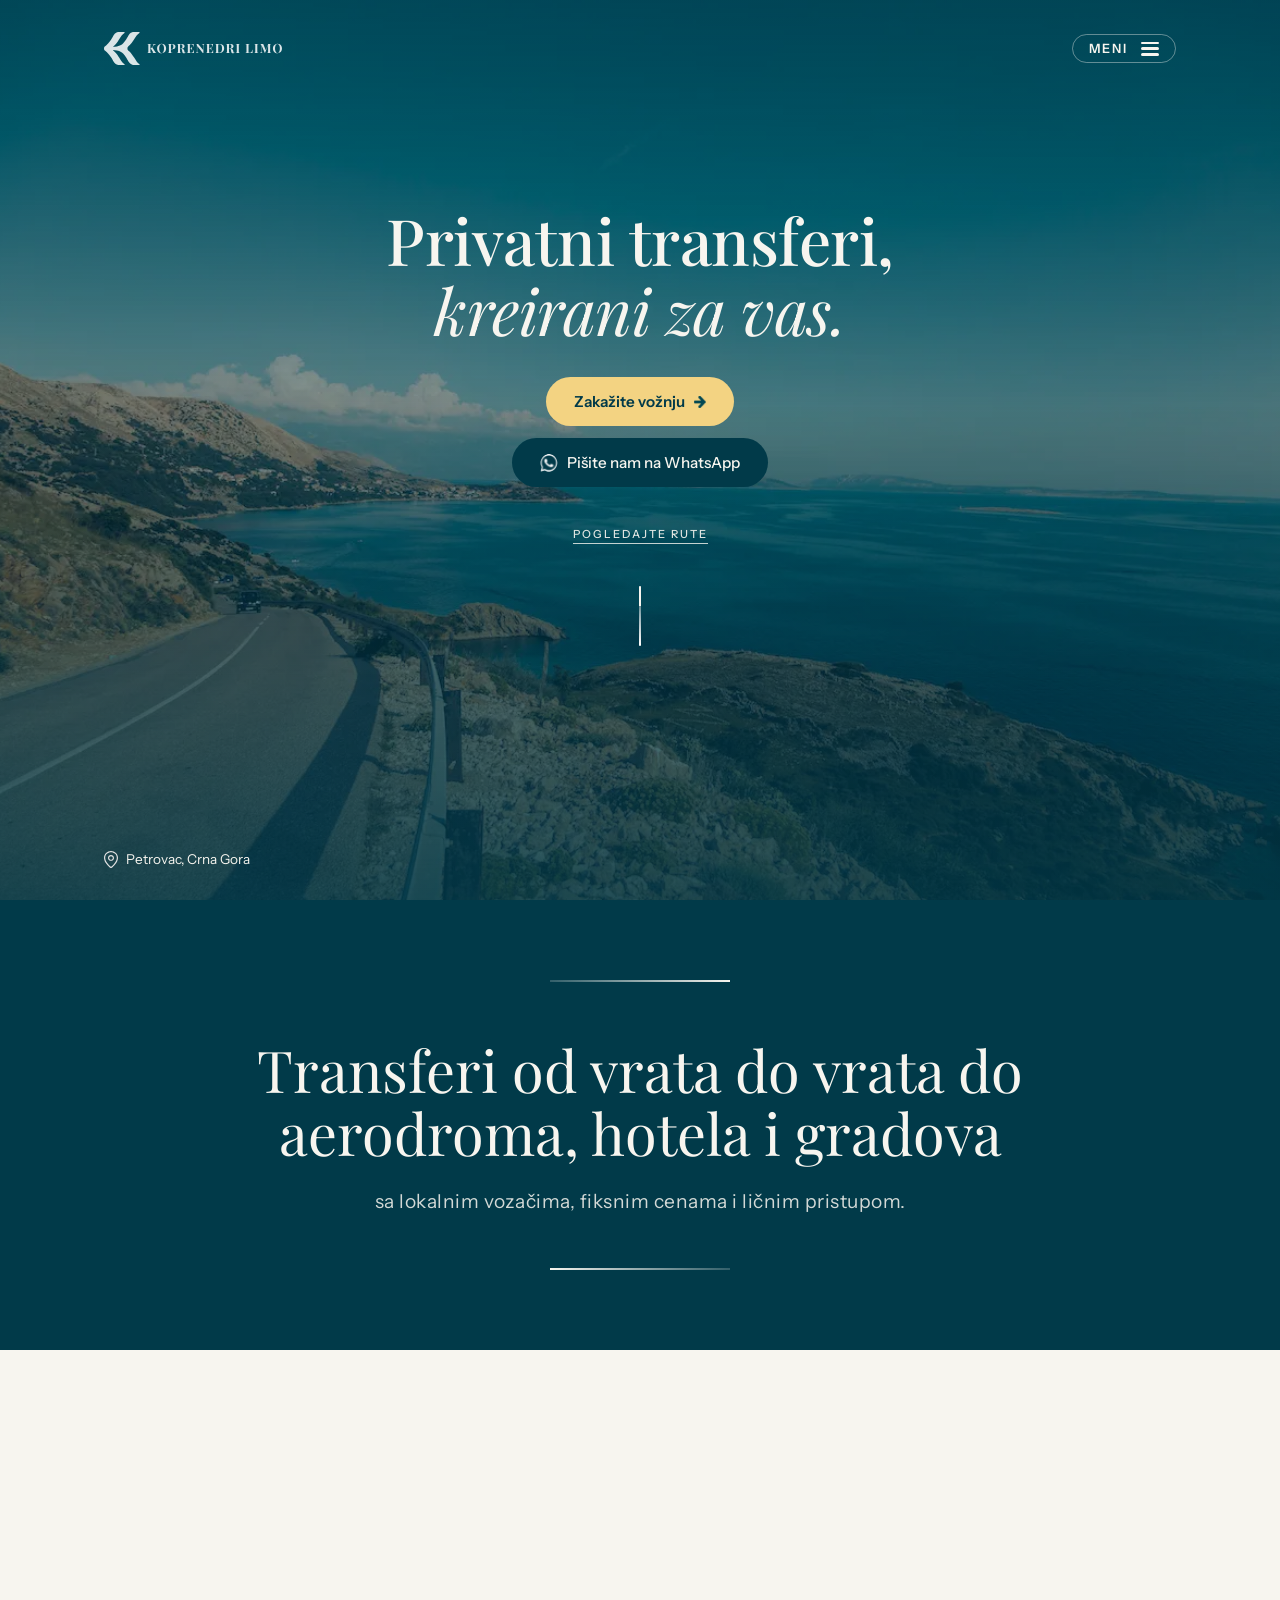
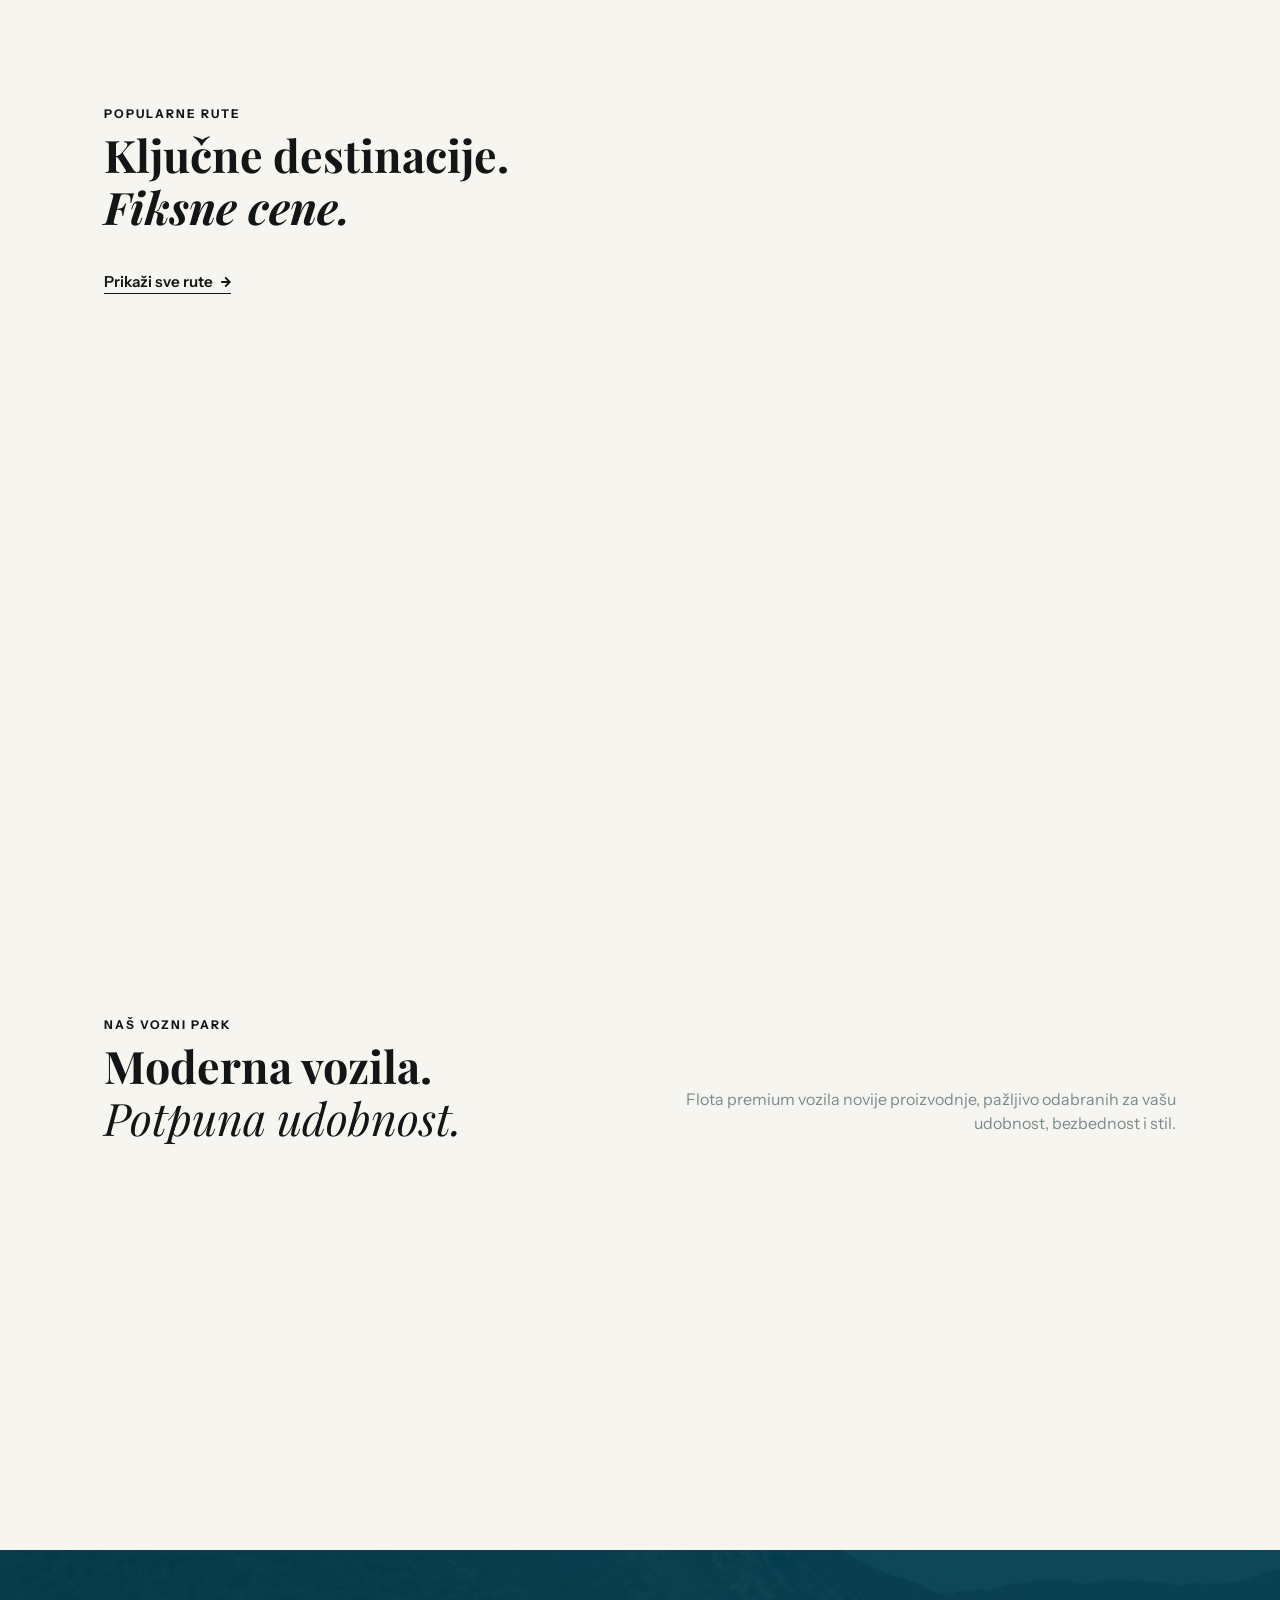
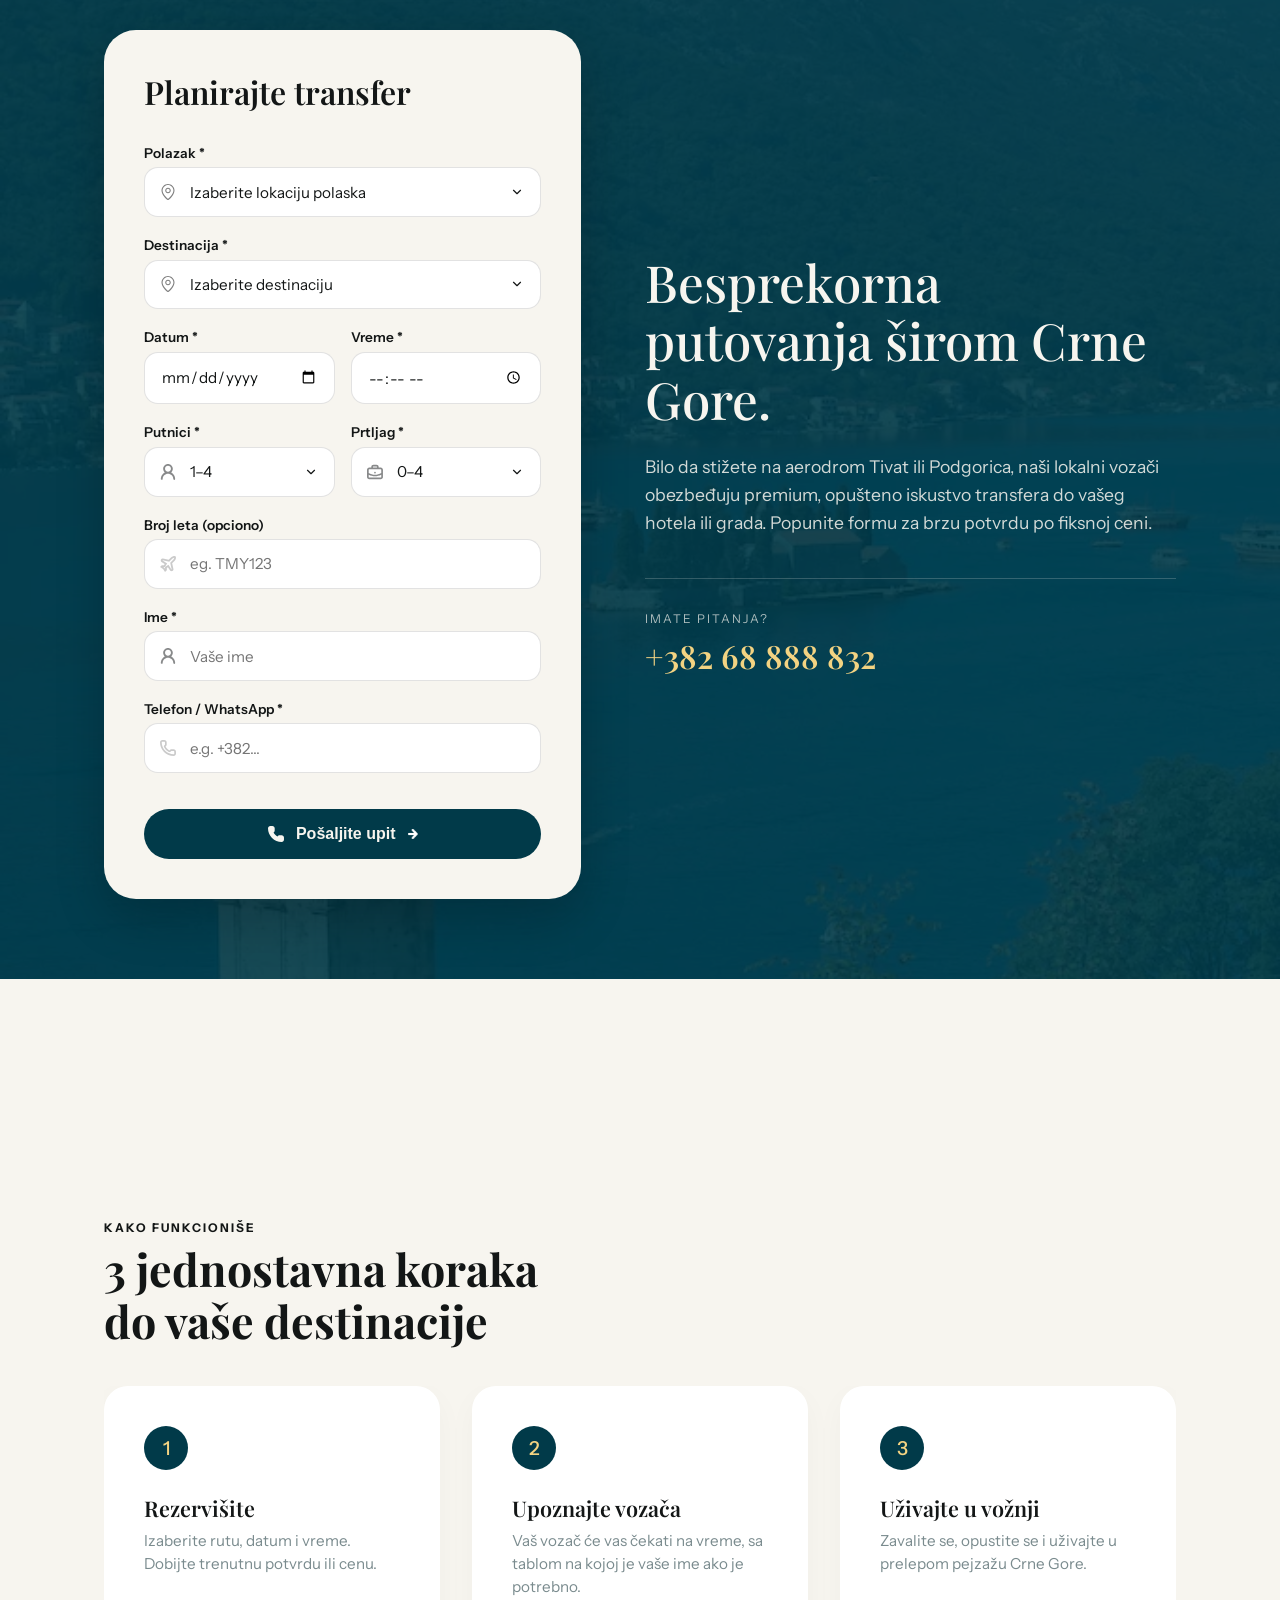
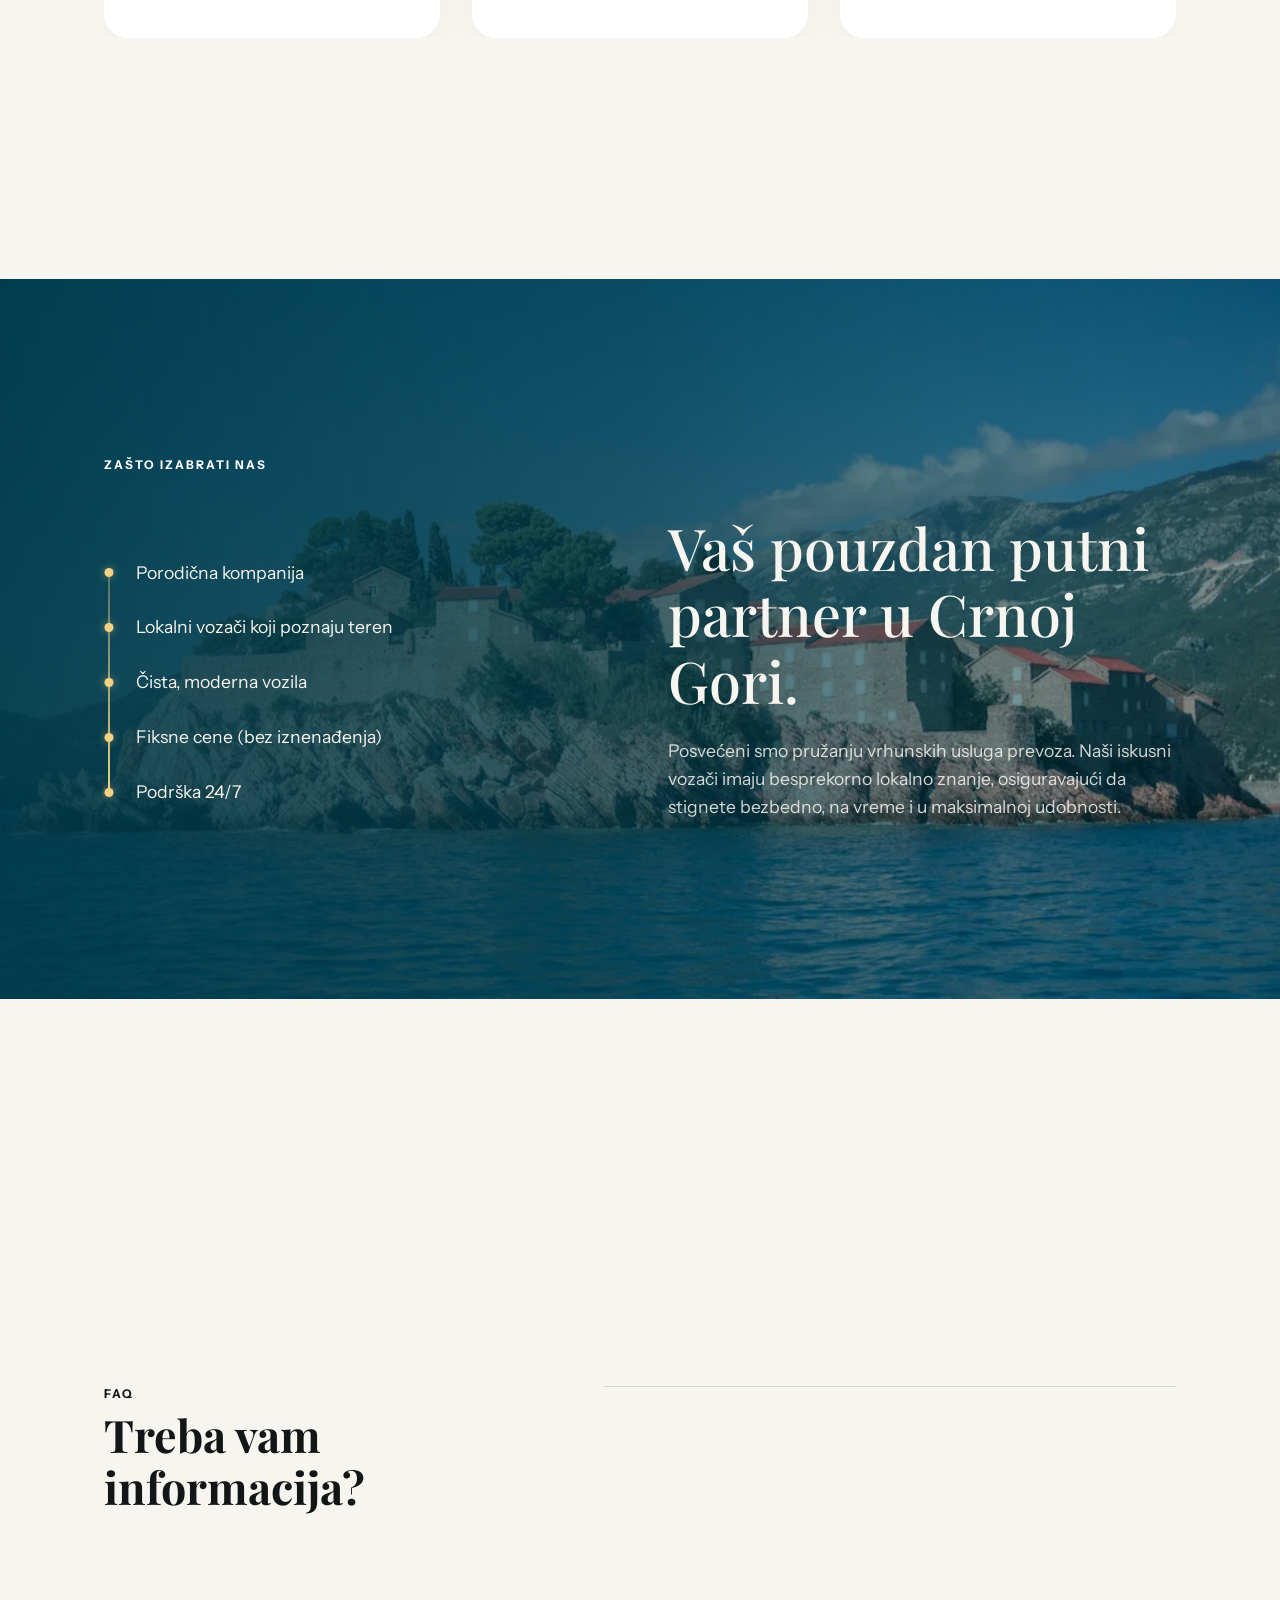
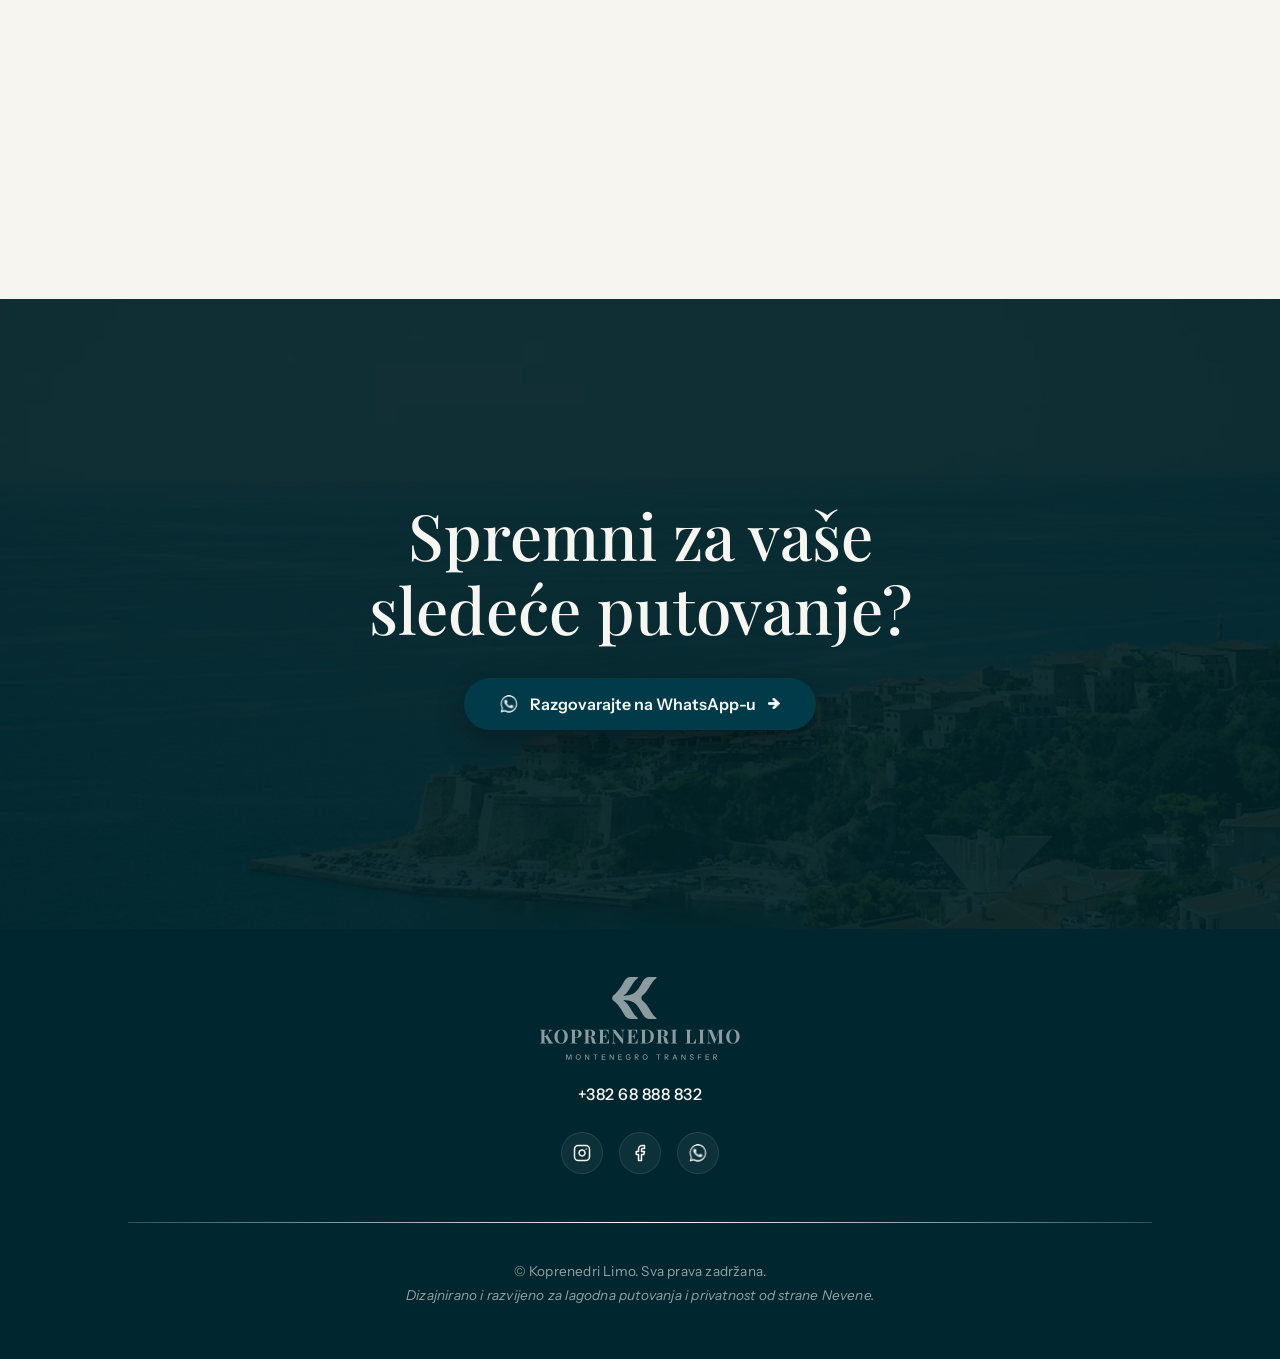
==== commit 46e443f2: "Added translations for client name input field in a booking form" ====
--- a/index.html
+++ b/index.html
@@ -4,6 +4,21 @@
     <meta charset="UTF-8">
     <meta name="viewport" content="width=device-width, initial-scale=1.0">
     <title>Koprenedri Limo | Private Transfers, Made Personal</title>
+
+<!-- Open Graph / WhatsApp / Facebook Link Preview Tags -->
+    <meta property="og:type" content="website" />
+    <meta property="og:url" content="https://koprenedri-limo.vercel.app/" />
+    <meta property="og:title" content="Koprenedri Limo | Private Transfers, Made Personal" />
+    <meta property="og:description" content="Door-to-door airport, hotel and city transfers in Montenegro with local drivers and fixed pricing." />
+    <meta property="og:image" content="https://koprenedri-limo.vercel.app/assets/og-image.jpg" />
+    <meta property="og:image:width" content="1200" />
+    <meta property="og:image:height" content="630" />
+
+    <!-- Twitter Card Tags -->
+    <meta name="twitter:card" content="summary_large_image" />
+    <meta name="twitter:title" content="Koprenedri Limo | Private Transfers, Made Personal" />
+    <meta name="twitter:description" content="Door-to-door airport, hotel and city transfers in Montenegro with local drivers and fixed pricing." />
+    <meta name="twitter:image" content="https://koprenedri-limo.vercel.app/assets/og-image.jpg" />
 
     <!-- Dynamic Favicons for Light & Dark System Modes -->
     <link rel="icon" href="assets/logomark-black.svg" type="image/svg+xml" media="(prefers-color-scheme: light)">
@@ -271,7 +286,7 @@
                                     <label for="clientName" data-key="form_name">Name *</label>
                                     <div class="input-with-icon">
                                         <img src="assets/user.svg" alt="Name" class="field-icon">
-                                        <input type="text" id="clientName" placeholder="Your name" required autocomplete="off">
+                                        <input type="text" id="clientName" data-key="client_name_placeholder" placeholder="Your name" required autocomplete="off">
                                     </div>
                                 </div>
 
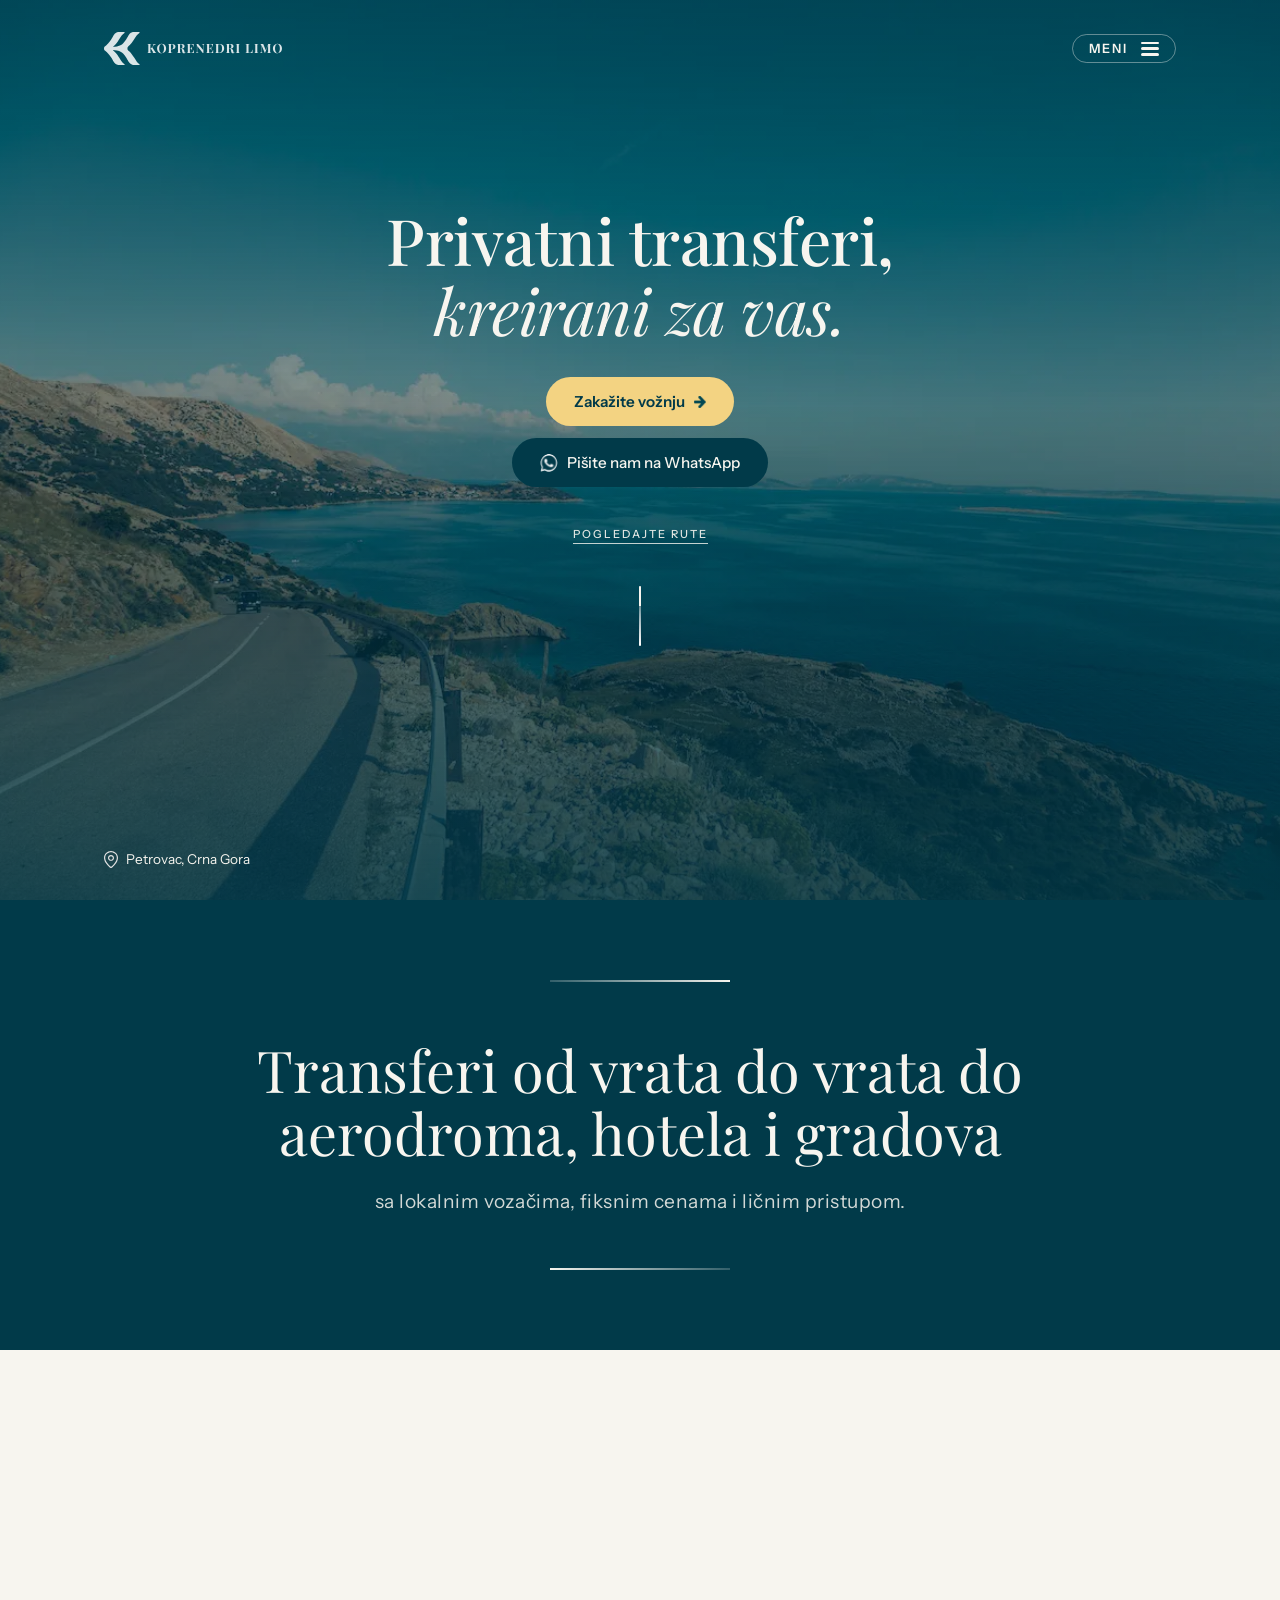
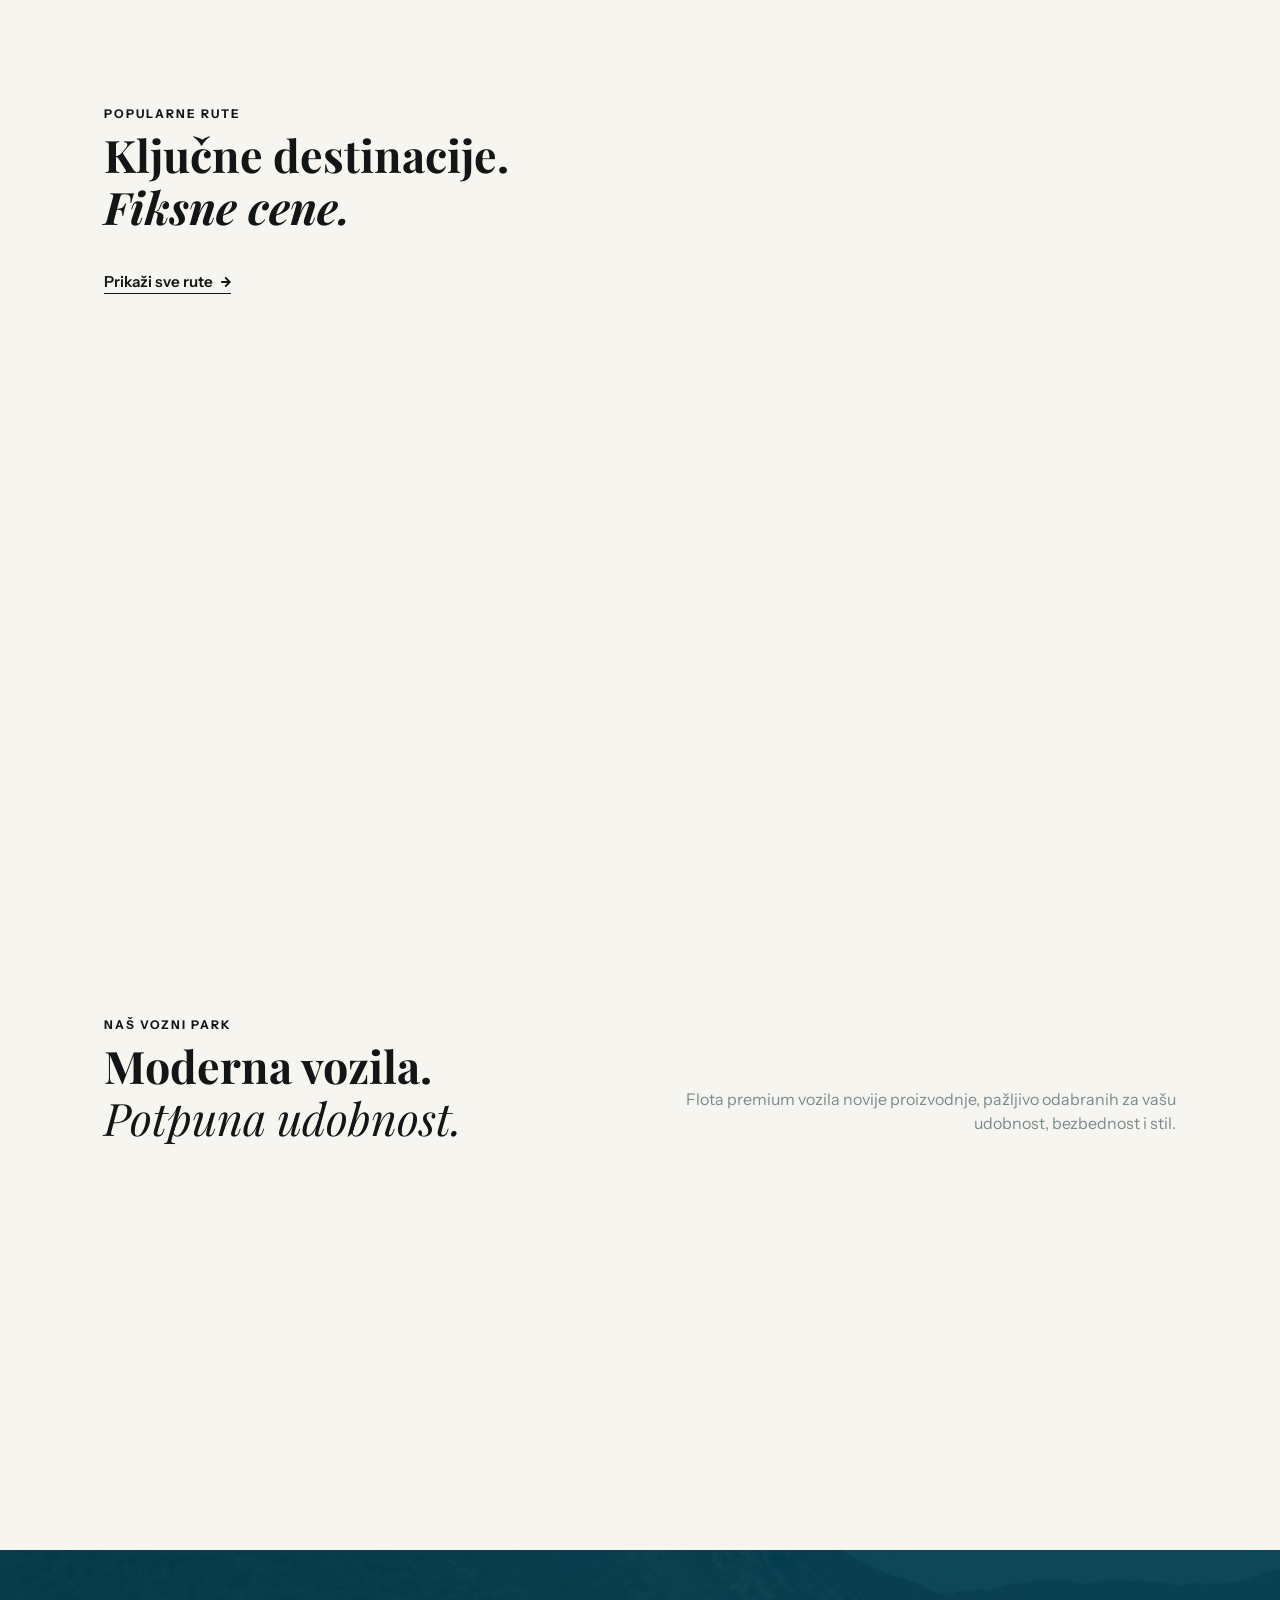
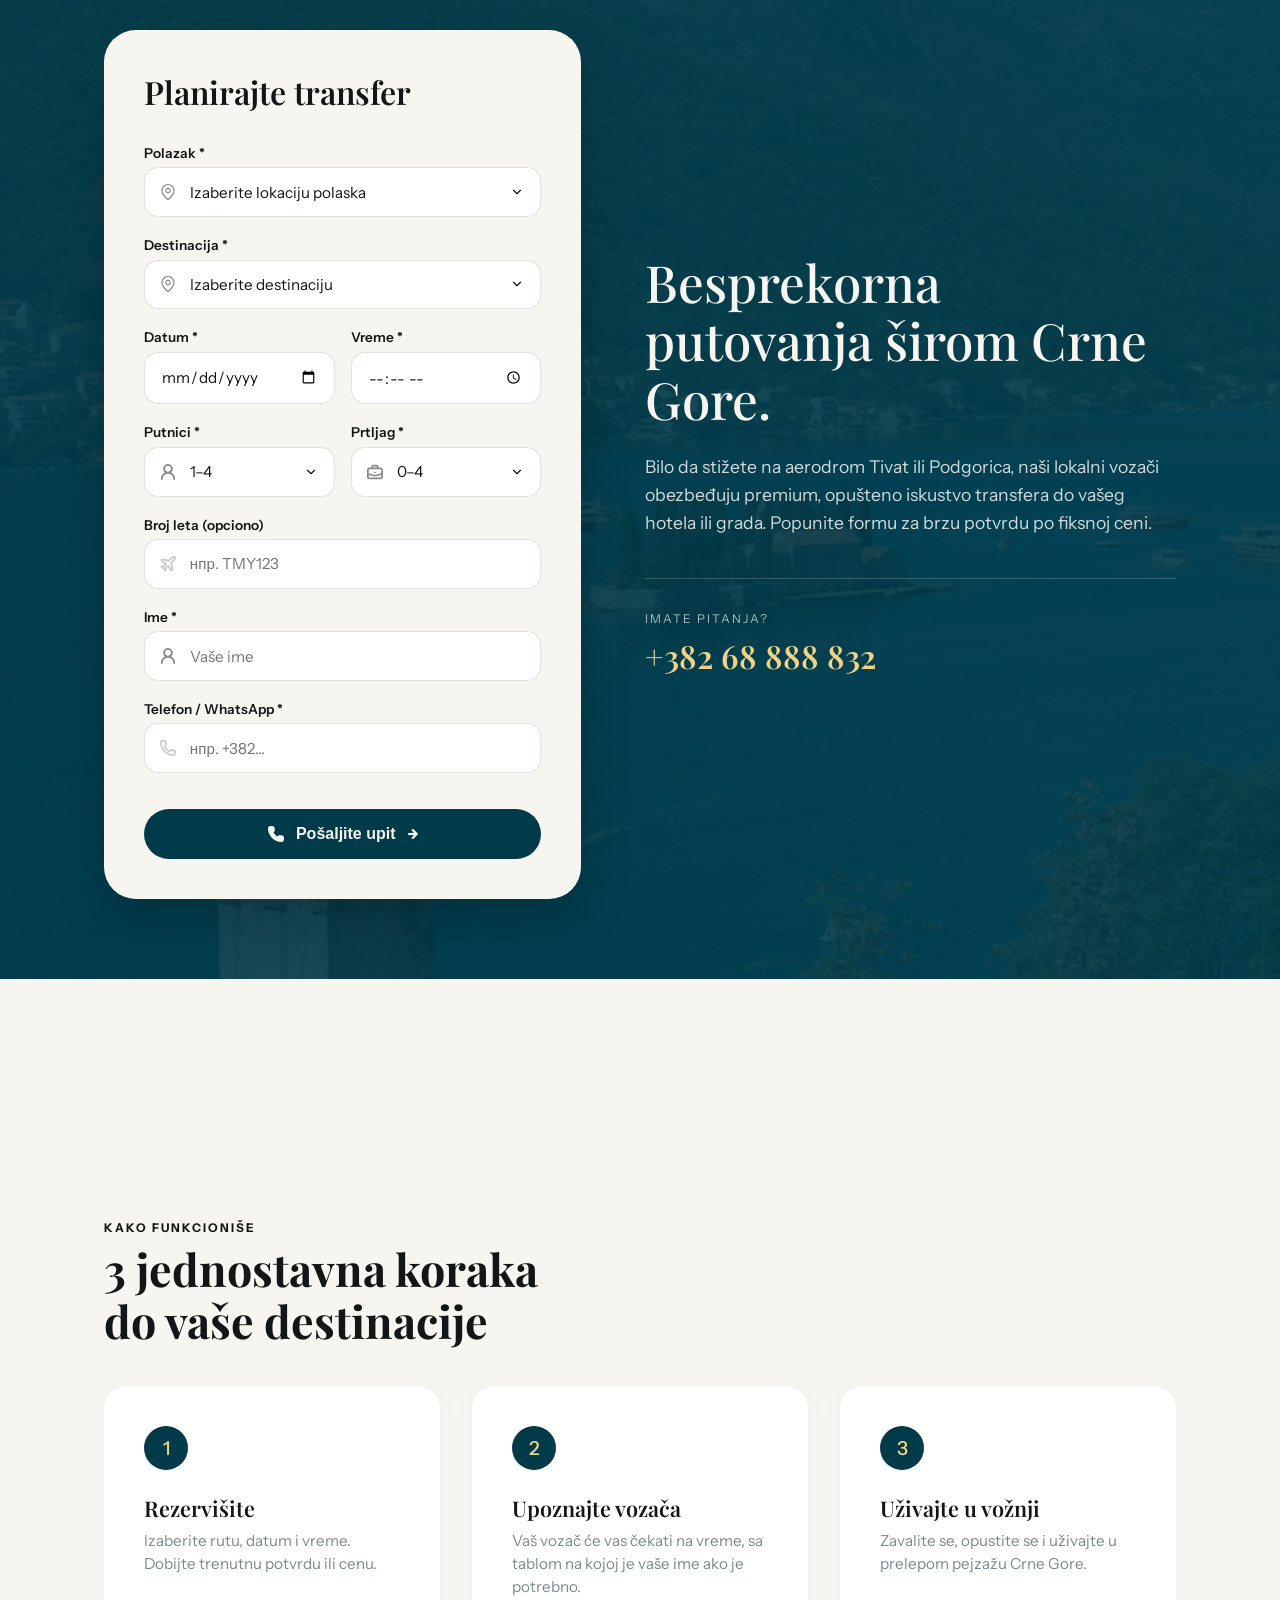
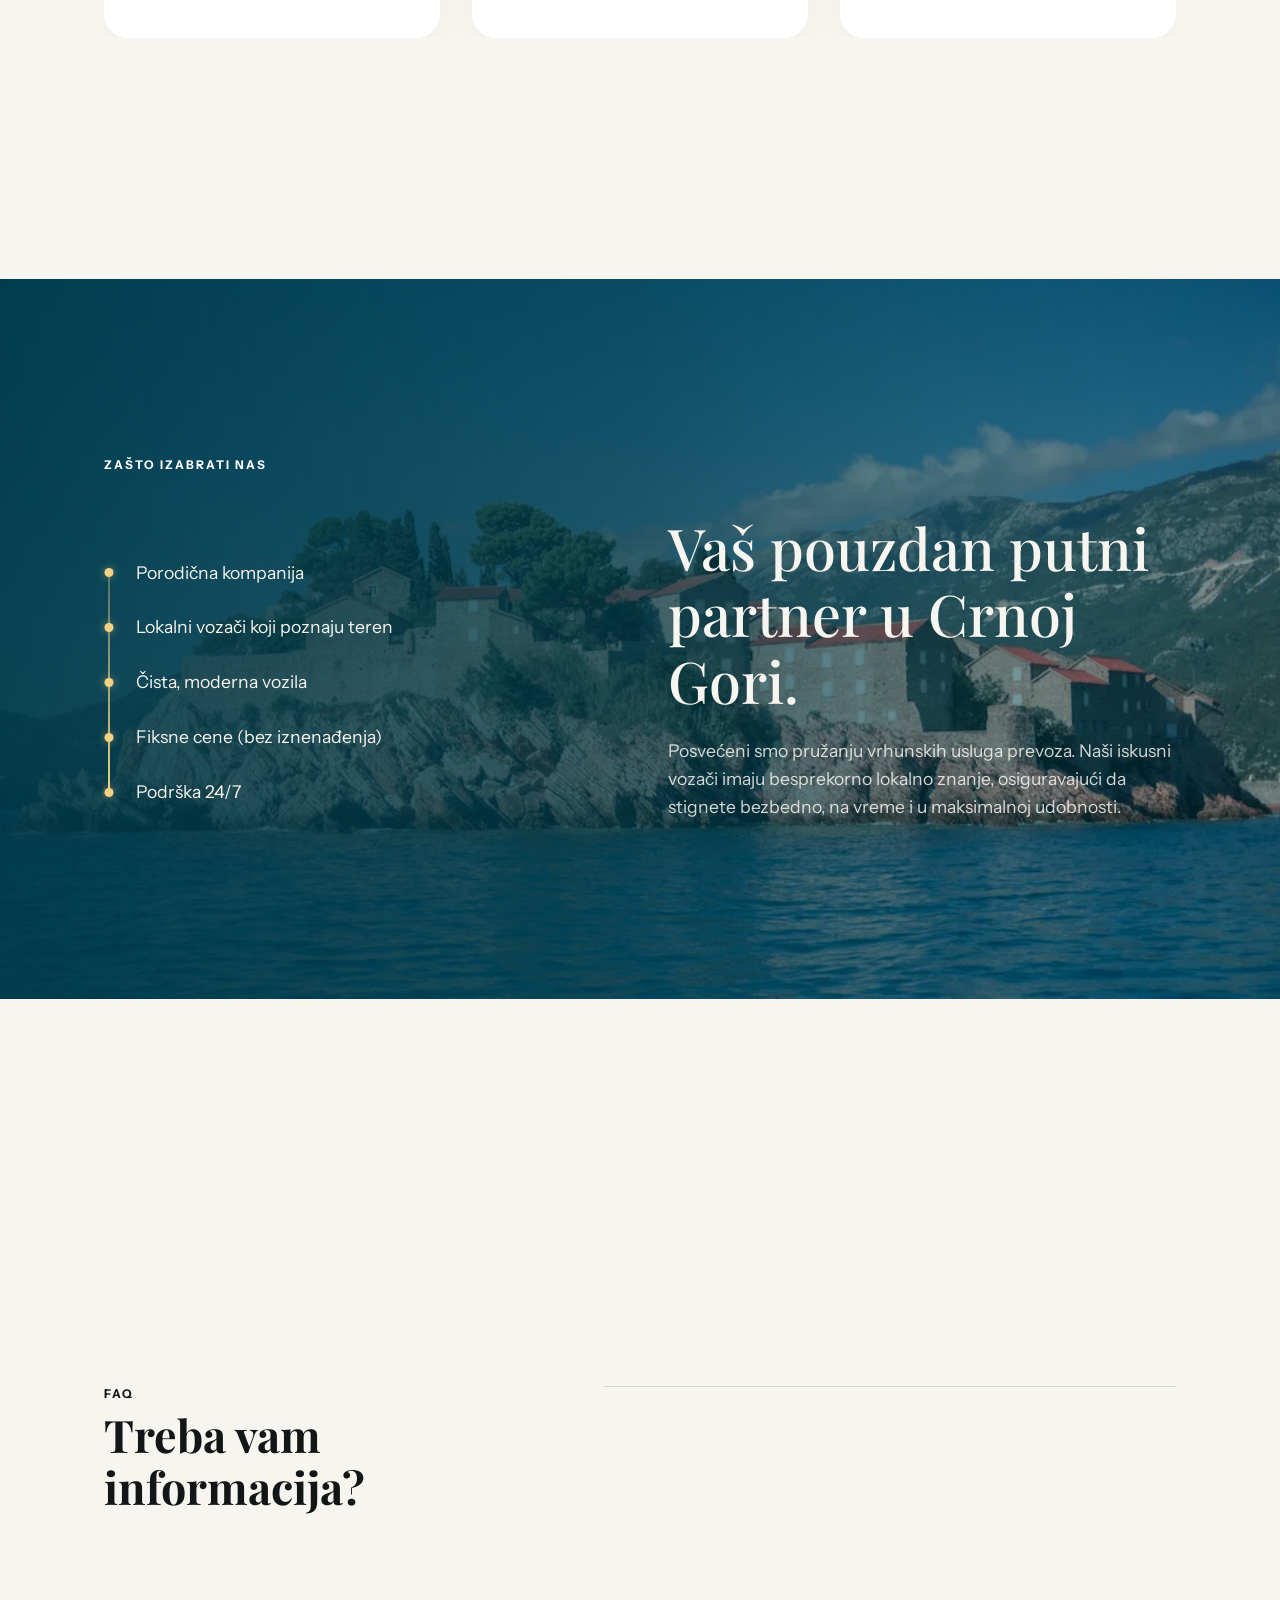
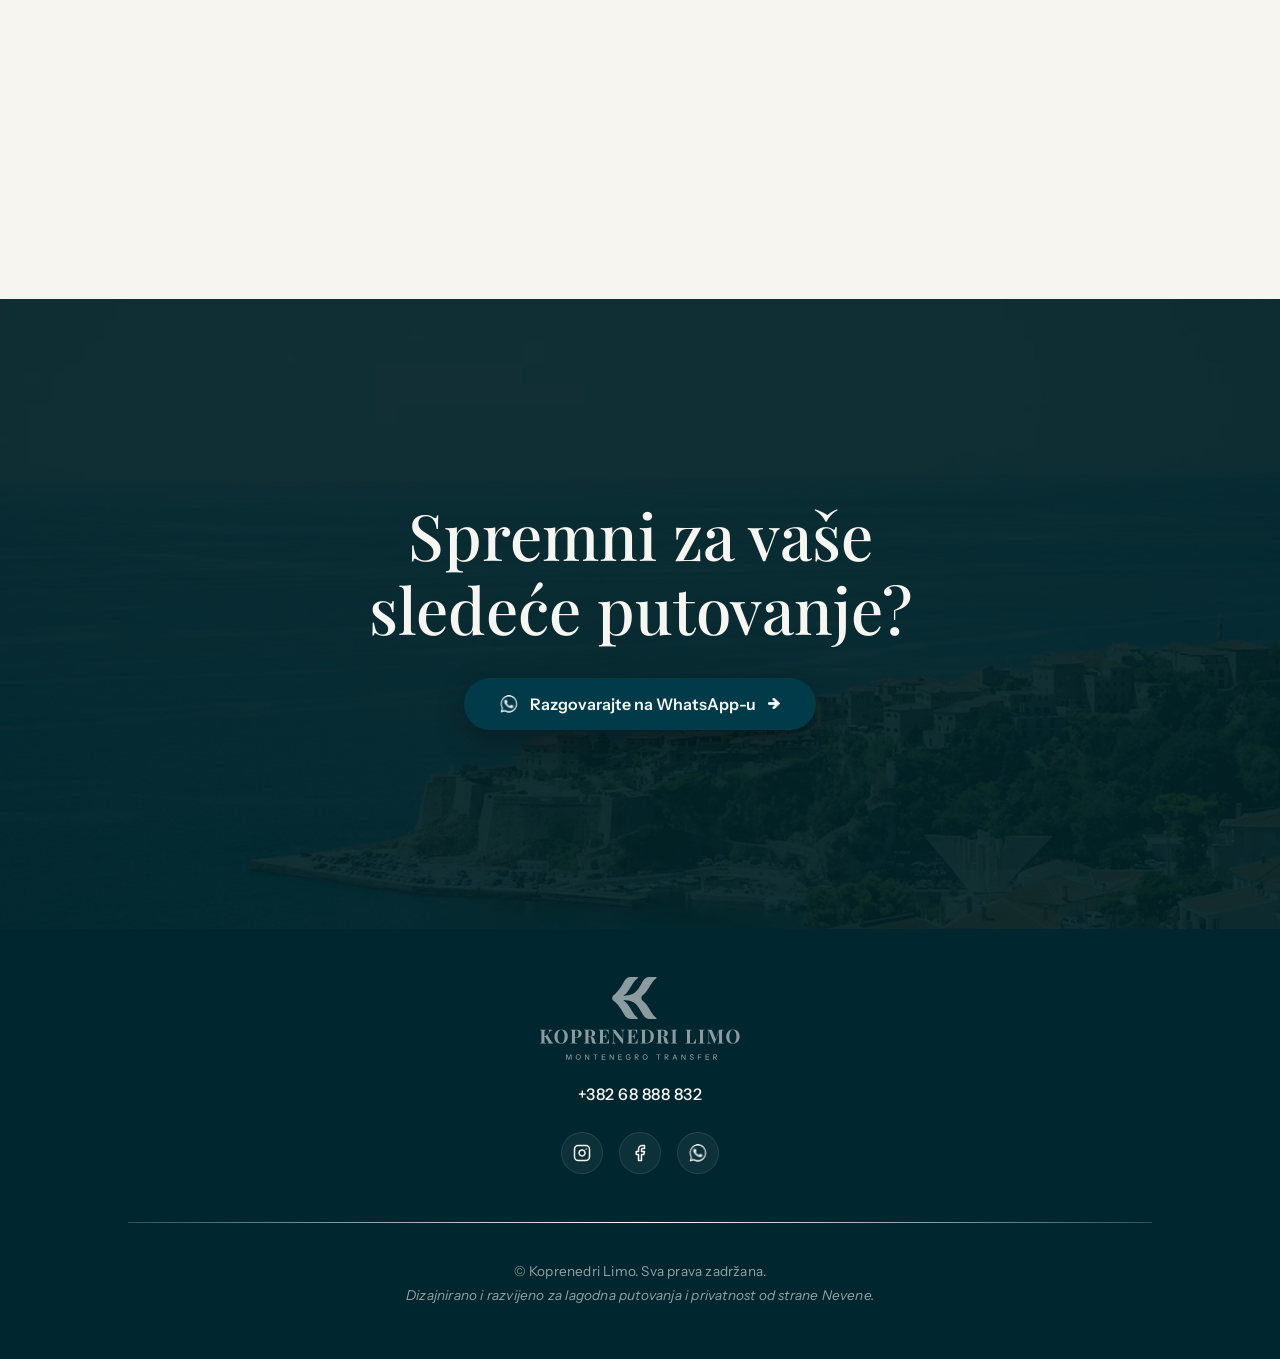
==== commit cf9913ec: "added translations for flight and phone placeholders in booking form" ====
--- a/index.html
+++ b/index.html
@@ -277,7 +277,7 @@
                                     <label for="flight" data-key="form_flight">Flight number (optional)</label>
                                     <div class="input-with-icon">
                                         <img src="assets/flight.svg" alt="Flight" class="field-icon">
-                                        <input type="text" id="flight" placeholder="eg. TMY123" autocomplete="off">
+                                        <input type="text" id="flight" data-key="client_flight_placeholder" placeholder="eg. TMY123" autocomplete="off">
                                     </div>
                                 </div>
 
@@ -295,7 +295,7 @@
                                     <label for="clientPhone" data-key="form_phone">Phone / WhatsApp *</label>
                                     <div class="input-with-icon">
                                         <img src="assets/phone.svg" alt="Phone" class="field-icon">
-                                        <input type="tel" id="clientPhone" placeholder="e.g. +382..." required autocomplete="off">
+                                        <input type="tel" id="clientPhone" data-key="client_phone_placeholder" placeholder="e.g. +382..." required autocomplete="off">
                                     </div>
                                 </div>
 
